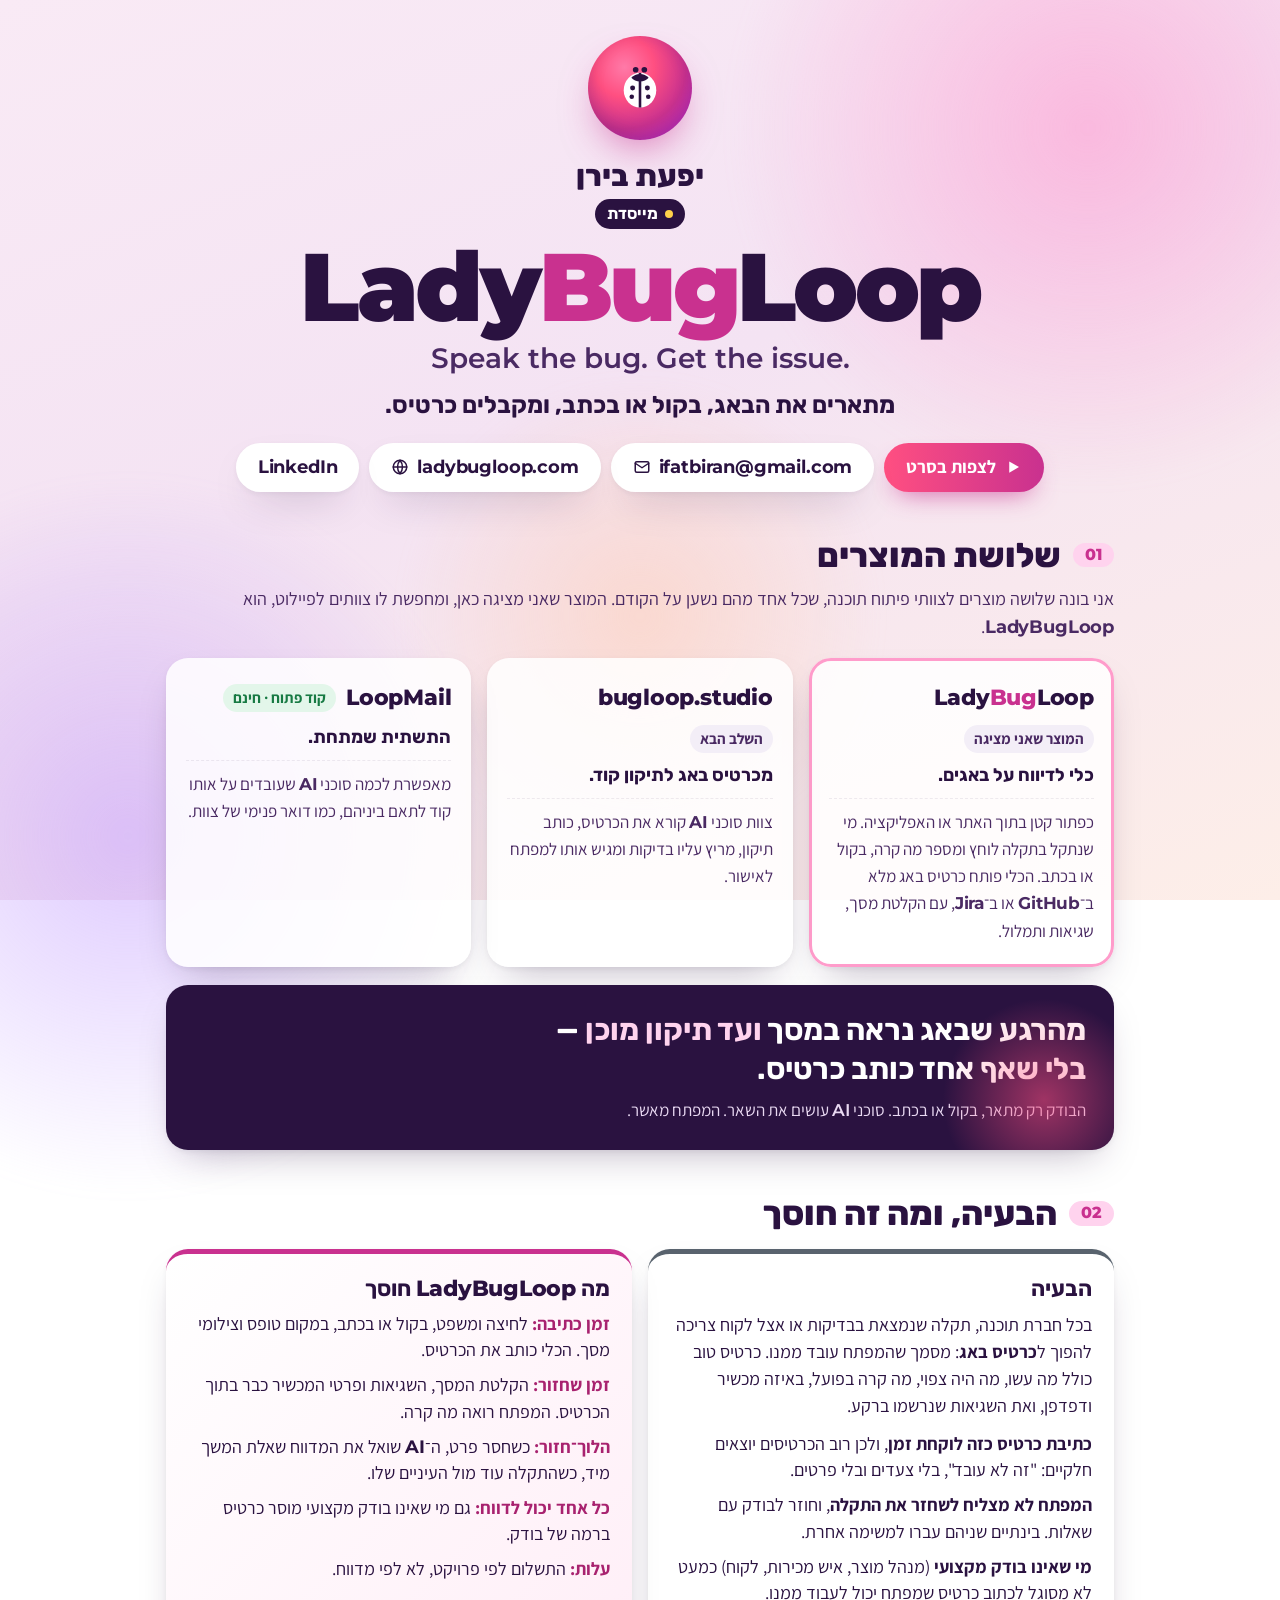
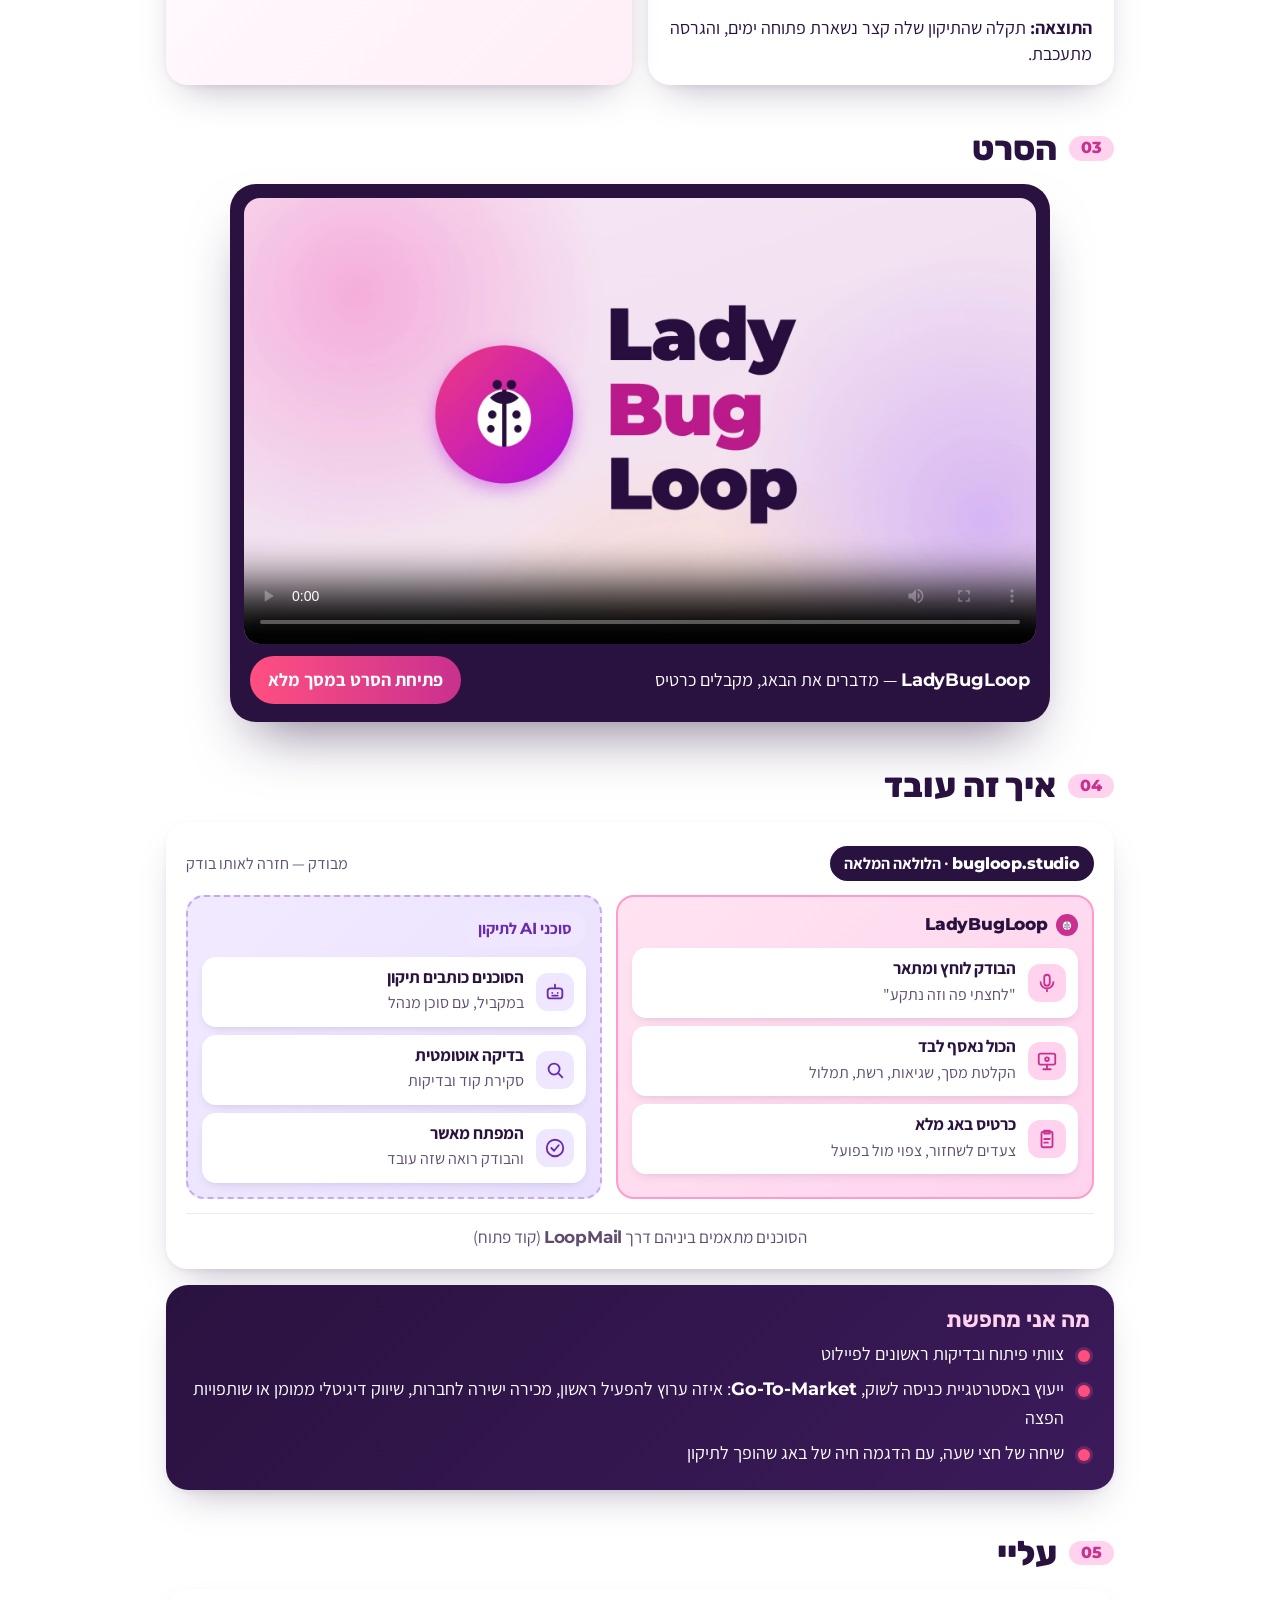
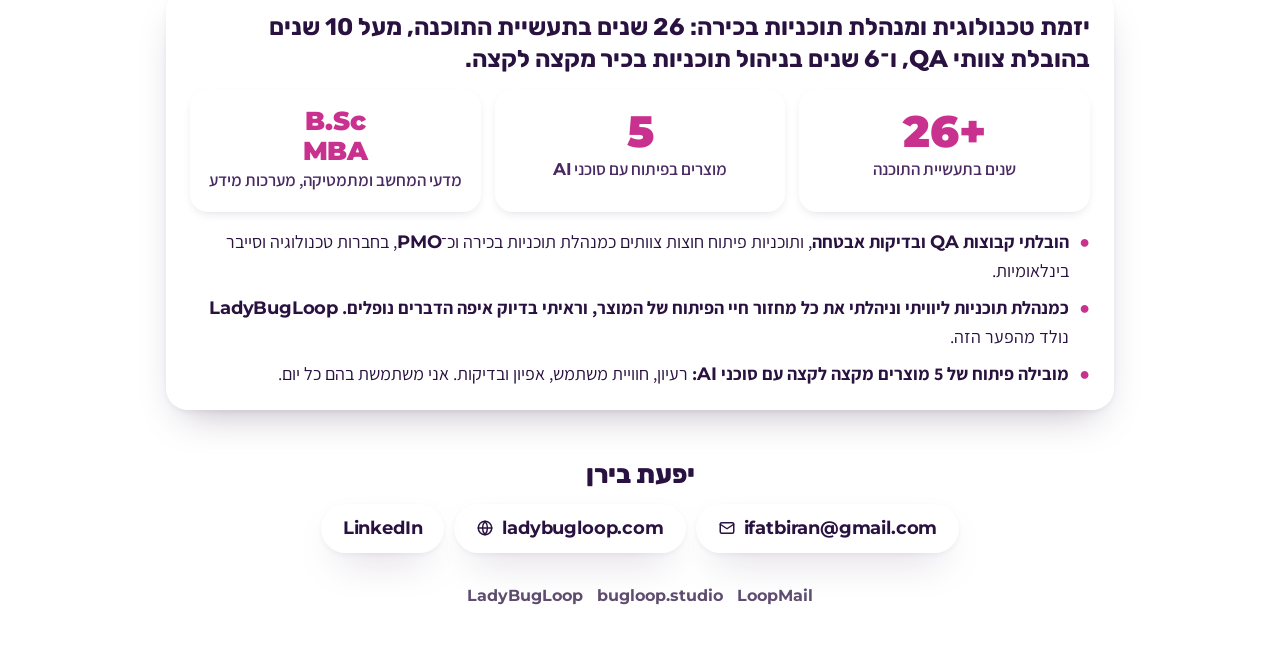
==== index.html @ a3013a68 "video poster = the film's clean opening frame on all 3 pages (her note) Co-Authored-By: Claude Opus " ====
<!doctype html>
<html lang="he" dir="rtl">
<head>
<meta charset="utf-8">
<meta name="viewport" content="width=device-width, initial-scale=1">
<title>LadyBugLoop · יפעת בירן</title>
<meta name="description" content="LadyBugLoop — Speak the bug. Get the issue. מדווחים על באג בקול או בכתב, ומקבלים כרטיס באג מלא. יפעת בירן, מייסדת.">
<meta property="og:title" content="LadyBugLoop · יפעת בירן">
<meta property="og:description" content="Speak the bug. Get the issue. מהרגע שבאג נראה במסך ועד תיקון מוכן — בלי שאף אחד כותב כרטיס.">
<meta property="og:image" content="poster.jpg">
<link rel="preconnect" href="https://fonts.googleapis.com">
<link rel="preconnect" href="https://fonts.gstatic.com" crossorigin>
<link href="https://fonts.googleapis.com/css2?family=Montserrat:wght@600;800;900&family=Rubik:wght@500;700;800&family=Assistant:wght@400;600;700&display=swap" rel="stylesheet">
<style>
:root{
  --plum:#2a1240; --plum-2:#4a2a63; --muted:#5f4d70;
  --magenta:#c9318f; --pink:#ff4f81; --violet:#b829e3; --blush:#ffd3ee;
  --sun:#ffd24a; --green:#1f9d55;
  --card:#ffffffd9; --line:#2a124014;
  --radius:22px;
  --shadow:0 18px 40px -18px rgba(42,18,64,.35), 0 2px 6px rgba(42,18,64,.06);
  --ease:cubic-bezier(.34,1.36,.64,1);
}
*{box-sizing:border-box;margin:0;padding:0}
html{scroll-behavior:smooth}
body{
  font-family:Assistant,Rubik,sans-serif; font-size:18px; line-height:1.6; color:var(--plum);
  background:linear-gradient(160deg,#f9eaf5 0%,#f4e3f3 45%,#fdeee8 100%) fixed;
  min-height:100vh; overflow-x:hidden;
}
.glow{position:fixed;width:60vmax;height:60vmax;border-radius:50%;pointer-events:none;z-index:0;filter:blur(10px)}
.g1{top:-20vmax;right:-15vmax;background:radial-gradient(circle,rgba(255,150,205,.55),rgba(255,150,205,0) 66%)}
.g2{bottom:-25vmax;left:-20vmax;background:radial-gradient(circle,rgba(190,150,255,.5),rgba(190,150,255,0) 66%)}
.g3{top:40vh;left:30vw;width:40vmax;height:40vmax;background:radial-gradient(circle,rgba(255,200,170,.45),rgba(255,200,170,0) 66%)}
main{position:relative;z-index:1;max-width:980px;margin:0 auto;padding:24px 16px 64px}
.en{font-family:Montserrat,sans-serif;direction:ltr;unicode-bidi:isolate;font-weight:800;letter-spacing:-.01em}
.nw{white-space:nowrap}
h1,h2,h3{font-family:Rubik,sans-serif;line-height:1.15}
a:focus-visible{outline:3px solid var(--magenta);outline-offset:3px}

/* reveal: one animation per element, always ends visible */
.rv{opacity:0;transform:translateY(18px);animation:up .7s var(--ease) forwards}
@keyframes up{to{opacity:1;transform:none}}
@keyframes bob{50%{transform:translateY(-5px) rotate(-3deg)}}
@media (prefers-reduced-motion:reduce){.rv{animation:none;opacity:1;transform:none}.bob{animation:none!important}}

/* hero: who + what */
.hero{display:flex;flex-direction:column;align-items:center;text-align:center;margin-bottom:30px;position:relative}
.disc{width:84px;height:84px;border-radius:50%;display:grid;place-items:center;
  background:radial-gradient(circle at 35% 30%,#ff7aa8 0%,var(--pink) 30%,var(--magenta) 62%,var(--violet) 100%);
  box-shadow:0 18px 38px -12px rgba(201,49,143,.6), inset 0 -6px 16px rgba(42,18,64,.18)}
.disc.bob{animation:bob 4.5s ease-in-out 1s infinite}
.disc svg{width:42px;height:42px}
.who{display:flex;flex-direction:column;align-items:center;gap:6px;margin:14px 0 2px;font-family:Rubik,sans-serif;font-weight:700;font-size:20px;color:var(--plum-2)}
.who b{font-weight:800;color:var(--plum);font-size:1.25em;line-height:1.1}
.kicker{display:inline-flex;gap:7px;align-items:center;background:var(--plum);color:#fff;border-radius:999px;padding:2px 12px;font-weight:700;font-size:16px}
.kicker i{width:8px;height:8px;border-radius:50%;background:var(--sun);display:inline-block}
.brand{font-weight:900;font-size:clamp(34px,12.4vw,96px);line-height:1.05;letter-spacing:-.035em;margin:6px 0 4px;white-space:nowrap;color:var(--plum)}
.brand .bug{color:var(--magenta)}
.tag{font-family:Montserrat,sans-serif;direction:ltr;unicode-bidi:isolate;font-weight:600;font-size:clamp(17px,4.9vw,28px);color:var(--plum-2);line-height:1.25}
.tag-he{font-family:Rubik,sans-serif;font-weight:700;font-size:clamp(19px,5.2vw,24px);margin-top:6px;color:var(--plum)}
.partof{margin-top:16px;background:#fff9;border:2px solid #ff9ccb;border-radius:18px;padding:8px 18px;font-size:17px;font-weight:600;color:var(--plum-2);max-width:100%}
.partof small{display:block;font-size:17px;font-weight:600;color:var(--plum-2);line-height:1.35}
.partof .en{color:var(--plum);font-weight:800}
.cta{display:flex;flex-wrap:wrap;justify-content:center;gap:10px;margin-top:18px}
.btn{display:inline-flex;align-items:center;gap:8px;min-height:48px;padding:10px 22px;border-radius:999px;font-weight:700;font-size:18px;text-decoration:none;transition:transform .25s var(--ease),box-shadow .25s}
.btn:hover{transform:translateY(-2px)}
.btn.main{color:#fff;background:linear-gradient(90deg,var(--pink),var(--magenta));box-shadow:0 12px 26px -12px rgba(201,49,143,.8)}
.btn.alt{color:var(--plum);background:#fff;box-shadow:var(--shadow)}
.btn svg{width:18px;height:18px;flex:none}

/* big line */
.promise{background:var(--plum);color:#fff;border-radius:var(--radius);padding:26px 28px;margin-bottom:10px;box-shadow:var(--shadow);position:relative;overflow:hidden}
.promise:after{content:"";position:absolute;inset:auto -40px -60px auto;width:220px;height:220px;border-radius:50%;background:radial-gradient(circle,rgba(255,79,129,.55),transparent 65%)}
.promise p{font-family:Rubik,sans-serif;font-size:clamp(22px,3.6vw,30px);font-weight:700;line-height:1.3;position:relative}
.promise p b{color:var(--blush)}
.promise small{display:block;margin-top:8px;font-size:17px;color:#e9d9f2;position:relative}

h2{font-size:clamp(26px,4vw,34px);font-weight:800;margin:44px 0 16px;display:flex;align-items:center;gap:12px}
h2 .n{font-family:Montserrat,sans-serif;font-size:16px;font-weight:800;background:var(--blush);color:var(--magenta);border-radius:999px;padding:3px 12px}
.sub{font-size:18px;color:var(--plum-2);margin:-6px 0 16px}

/* flow */
.flow{background:var(--card);backdrop-filter:blur(8px);border-radius:var(--radius);box-shadow:var(--shadow);padding:24px 20px 18px}
.studio-tag{display:flex;justify-content:space-between;align-items:center;gap:10px;flex-wrap:wrap;margin-bottom:14px}
.pill{border-radius:999px;padding:5px 14px;font-size:16px;font-weight:700}
.pill.studio{background:var(--plum);color:#fff}
.pill.ai{background:#efe6ff;color:#6a2bb0}
.steps{display:grid;grid-template-columns:1.15fr 1fr;gap:14px}
.band{border-radius:18px;padding:14px;position:relative}
.band.lbl{background:linear-gradient(135deg,#ffe3f1,#ffd3ee);border:2px solid #ff9ccb}
.band.ai{background:linear-gradient(135deg,#f1eaff,#e9e0ff);border:2px dashed #c6a8f5}
.band-h{display:flex;align-items:center;gap:8px;font-weight:700;margin-bottom:10px;font-size:17px}
.band-h svg{width:22px;height:22px}
.row{display:flex;flex-direction:column;gap:8px}
.st{display:flex;align-items:center;gap:12px;background:#fff;border-radius:14px;padding:10px 12px;box-shadow:0 4px 12px -6px rgba(42,18,64,.25)}
.st .ic{flex:none;width:38px;height:38px;border-radius:12px;display:grid;place-items:center;background:var(--blush);color:var(--magenta)}
.st .ic svg{width:22px;height:22px;fill:none;stroke:currentColor;stroke-width:2;stroke-linecap:round;stroke-linejoin:round}
.band.ai .st .ic{background:#efe6ff;color:#6a2bb0}
.st b{display:block;font-size:17px;line-height:1.25}
.st span{font-size:16px;color:var(--muted);line-height:1.3}
.loopmail{margin-top:14px;text-align:center;font-size:17px;color:var(--muted);border-top:1px solid var(--line);padding-top:10px}

/* products */
.prods{display:grid;grid-template-columns:repeat(3,1fr);gap:16px}
.prod{background:var(--card);border-radius:var(--radius);box-shadow:var(--shadow);padding:22px 20px;display:flex;flex-direction:column;gap:10px;transition:transform .35s var(--ease)}
.prod:hover{transform:translateY(-4px)}
.prod .top{display:flex;align-items:center;gap:10px;flex-wrap:wrap}
.prod .name{font-size:22px}
.prod .name .bug{color:var(--magenta)}
.tag-chip{font-size:15px;font-weight:700;border-radius:999px;padding:2px 10px;background:#f3eef7;color:var(--plum-2)}
.tag-chip.free{background:#e3f6ea;color:#177a43}
.prod .simple{font-family:Rubik,sans-serif;font-weight:700;font-size:18px;line-height:1.35}
.prod .tech{font-size:17px;color:var(--plum-2);border-top:1px dashed var(--line);padding-top:10px}
.prod .tech b{color:var(--plum)}
.prod.main{outline:3px solid #ff9ccb;outline-offset:-3px}

/* status */
.stats{display:grid;grid-template-columns:repeat(3,1fr);gap:14px}
.stat{background:#fff;border-radius:18px;padding:18px;box-shadow:var(--shadow);text-align:center}
.stat .big{font-family:Montserrat,sans-serif;font-weight:900;font-size:44px;color:var(--magenta);line-height:1.1;direction:ltr;unicode-bidi:isolate}
.stat .lab{font-size:17px;color:var(--plum-2);font-weight:600}
.ask{margin-top:16px;background:linear-gradient(135deg,var(--plum),#3b1a5a);color:#fff;border-radius:var(--radius);padding:22px 24px;box-shadow:var(--shadow)}
.ask h3{font-size:22px;margin-bottom:8px;color:var(--blush)}
.ask ul{list-style:none;display:grid;gap:6px}
.ask li{padding-inline-start:26px;position:relative}
.ask li:before{content:"";position:absolute;inset-inline-start:0;top:.55em;width:12px;height:12px;border-radius:50%;background:var(--pink);box-shadow:0 0 0 3px rgba(255,79,129,.25)}

/* me */
.me{background:var(--card);border-radius:var(--radius);box-shadow:var(--shadow);padding:22px 24px}
.me ul{list-style:none;display:grid;gap:8px}
.me li{display:flex;gap:10px}
.me li .d{flex:none;color:var(--magenta);font-weight:800}
.me-lead{font-family:Rubik,sans-serif;font-weight:700;font-size:clamp(20px,3.2vw,24px);line-height:1.35;margin-bottom:14px}
.me-stats{margin-bottom:16px}
.me-stats .stat{box-shadow:0 4px 12px -6px rgba(42,18,64,.25)}

/* film */
.film{background:var(--plum);border-radius:26px;padding:14px;box-shadow:0 30px 60px -24px rgba(42,18,64,.6);scroll-margin-top:16px}
.film video{width:100%;display:block;border-radius:16px;background:#000;aspect-ratio:16/9}
.film-cap{display:flex;justify-content:space-between;align-items:center;gap:12px;flex-wrap:wrap;color:#fff;padding:12px 6px 4px}
.film-cap a{color:#fff;background:linear-gradient(90deg,var(--pink),var(--magenta));padding:10px 18px;border-radius:999px;text-decoration:none;font-weight:700;min-height:44px;display:inline-flex;align-items:center}
.film-cap a:focus-visible{outline:3px solid var(--sun);outline-offset:3px}

.contact{text-align:center;margin-top:44px}
.contact .nm{font-family:Rubik,sans-serif;font-weight:800;font-size:26px}
.contact .links{display:flex;flex-wrap:wrap;justify-content:center;gap:10px}
.cos{display:flex;flex-wrap:wrap;gap:6px 14px;margin-top:6px;font-family:Montserrat,sans-serif}
.cos b{white-space:nowrap;font-weight:700}
.me .cos{justify-content:flex-end}
.foot.cos{justify-content:center;font-weight:600}
.contact a svg{width:18px;height:18px;flex:none}
.contact a{display:inline-flex;align-items:center;gap:8px;min-height:48px;margin-top:8px;color:var(--plum);font-weight:700;background:#fff;border-radius:999px;padding:10px 22px;box-shadow:var(--shadow);text-decoration:none}
.foot{text-align:center;margin-top:30px;font-size:16px;color:var(--muted)}

.ps{display:grid;grid-template-columns:1fr 1fr;gap:16px}
.pcol{border-radius:var(--radius);padding:22px 22px 18px;box-shadow:var(--shadow)}
.pcol h3{font-size:22px;margin-bottom:10px}
.pcol ul{list-style:none;display:grid;gap:9px}
.pcol li{line-height:1.45}
.pcol .lead{margin-bottom:12px;line-height:1.5}
.pain{background:#fff;border-top:5px solid #59636e}
.pain b{color:var(--plum)}
.gain{background:linear-gradient(135deg,#fff 0%,#ffeef7 100%);border-top:5px solid var(--magenta)}
.gain b{color:#a8226f}
@media (max-width:760px){
  .ps{grid-template-columns:1fr}
  .steps,.prods{grid-template-columns:1fr}
  .stats{grid-template-columns:1fr;gap:10px}
  .stat{padding:12px 16px;display:flex;align-items:center;gap:16px;text-align:start}
  .stat .big{font-size:40px;min-width:92px;text-align:center}
  .promise{padding:20px}
}
@media (max-height:700px) and (max-width:760px){
  main{padding-top:16px}
  .hero{margin-bottom:22px}
  .disc{width:68px;height:68px}.disc svg{width:34px;height:34px}
  .who{margin-top:10px;font-size:19px}
  .partof{margin-top:12px;padding:6px 14px}
  .cta{margin-top:14px}
}
@media (min-width:761px){
  .hero{padding-top:12px;margin-bottom:40px}
  .disc{width:104px;height:104px}.disc svg{width:52px;height:52px}
  .who{font-size:24px;margin-top:20px}
  .tag-he{margin-top:10px}
  .partof{font-size:20px;margin-top:22px}
  .film{max-width:820px;margin-inline:auto}
}
</style>
</head>
<body>
<svg width="0" height="0" style="position:absolute" aria-hidden="true">
  <defs>
    <symbol id="i-mic" viewBox="0 0 24 24"><path d="M12 3a3 3 0 0 0-3 3v6a3 3 0 0 0 6 0V6a3 3 0 0 0-3-3z"/><path d="M5 11a7 7 0 0 0 14 0M12 18v3"/></symbol>
    <symbol id="i-rec" viewBox="0 0 24 24"><rect x="3" y="4" width="18" height="12" rx="2"/><path d="M8 21h8M12 16v5"/><circle cx="12" cy="10" r="2"/></symbol>
    <symbol id="i-card" viewBox="0 0 24 24"><rect x="6" y="4" width="12" height="17" rx="2"/><path d="M9 3h6v3H9zM9 12h6M9 16h4"/></symbol>
    <symbol id="i-bot" viewBox="0 0 24 24"><rect x="4" y="8" width="16" height="11" rx="3"/><path d="M12 8V4M9 13h.01M15 13h.01M9 16h6"/></symbol>
    <symbol id="i-find" viewBox="0 0 24 24"><circle cx="11" cy="11" r="6"/><path d="m20 20-4.5-4.5"/></symbol>
    <symbol id="i-ok" viewBox="0 0 24 24"><circle cx="12" cy="12" r="9"/><path d="m8 12 3 3 5-6"/></symbol>
  </defs>
</svg>
<div class="glow g1"></div><div class="glow g2"></div><div class="glow g3"></div>
<main>

<header class="hero">
  <div class="rv" style="animation-delay:.05s">
    <div class="disc bob" aria-hidden="true">
      <svg xmlns="http://www.w3.org/2000/svg" viewBox="0 0 24 24" fill="none">
        <ellipse cx="12" cy="13" rx="7.5" ry="8" fill="#ffffff"/>
        <path d="M12 5.5c-1.6 0-3 .7-4 1.8.9 1.1 2.4 1.7 4 1.7s3.1-.6 4-1.7c-1-1.1-2.4-1.8-4-1.8z" fill="#2a1240"/>
        <path d="M12 5v16" stroke="#2a1240" stroke-width="1.2"/>
        <circle cx="8.6" cy="12" r="1.15" fill="#2a1240"/>
        <circle cx="15.4" cy="12" r="1.15" fill="#2a1240"/>
        <circle cx="8.2" cy="16" r="1.05" fill="#2a1240"/>
        <circle cx="15.8" cy="16" r="1.05" fill="#2a1240"/>
        <circle cx="10" cy="3.6" r="1.3" fill="#2a1240"/>
        <circle cx="14" cy="3.6" r="1.3" fill="#2a1240"/>
      </svg>
    </div>
  </div>
  <div class="who rv" style="animation-delay:.12s"><b>יפעת בירן</b><span class="kicker"><i></i>מייסדת</span></div>
  <h1 class="brand en rv" style="animation-delay:.18s" aria-label="LadyBugLoop">Lady<span class="bug">Bug</span>Loop</h1>
  <p class="tag rv" style="animation-delay:.24s">Speak the bug. Get the issue.</p>
  <p class="tag-he rv" style="animation-delay:.28s">מתארים את הבאג, בקול או בכתב, ומקבלים כרטיס.</p>
  <div class="cta rv" style="animation-delay:.4s">
    <a class="btn main" href="#film"><svg viewBox="0 0 24 24" aria-hidden="true"><path d="M7 4.5v15l13-7.5z" fill="currentColor"/></svg>לצפות בסרט</a>
    <a class="btn alt" dir="ltr" href="mailto:ifatbiran@gmail.com"><svg viewBox="0 0 24 24" aria-hidden="true" fill="none" stroke="currentColor" stroke-width="2" stroke-linecap="round" stroke-linejoin="round"><rect x="3" y="5" width="18" height="14" rx="2"/><path d="m3 7 9 6 9-6"/></svg><span class="en" style="font-weight:700">ifatbiran@gmail.com</span></a>
    <a class="btn alt" dir="ltr" href="https://ladybugloop.com/" target="_blank" rel="noopener"><svg viewBox="0 0 24 24" aria-hidden="true" fill="none" stroke="currentColor" stroke-width="2" stroke-linecap="round"><circle cx="12" cy="12" r="9"/><path d="M3 12h18M12 3a14 14 0 0 1 0 18M12 3a14 14 0 0 0 0 18"/></svg><span class="en" style="font-weight:700">ladybugloop.com</span></a>
    <a class="btn alt" dir="ltr" href="https://www.linkedin.com/in/ifat-biran-5b65063/" target="_blank" rel="noopener"><span class="en" style="font-weight:700">LinkedIn</span></a>
  </div>
</header>

<h2 class="rv" style="animation-delay:.32s"><span class="n">01</span>שלושת המוצרים</h2>
<p class="sub rv" style="animation-delay:.34s">אני בונה שלושה מוצרים לצוותי פיתוח תוכנה, שכל אחד מהם נשען על הקודם. המוצר שאני מציגה כאן, ומחפשת לו צוותים לפיילוט, הוא <span class="en" style="font-weight:700">LadyBugLoop</span>.</p>
<section class="prods">
  <article class="prod main rv" style="animation-delay:.36s">
    <div class="top"><span class="name en">Lady<span class="bug">Bug</span>Loop</span><span class="tag-chip">המוצר שאני מציגה</span></div>
    <p class="simple">כלי לדיווח על באגים.</p>
    <p class="tech">כפתור קטן בתוך האתר או האפליקציה. מי שנתקל בתקלה לוחץ ומספר מה קרה, בקול או בכתב. הכלי פותח כרטיס באג מלא ב־<span class="en" style="font-weight:700">GitHub</span> או ב־<span class="en" style="font-weight:700">Jira</span>, עם הקלטת מסך, שגיאות ותמלול.</p>
  </article>
  <article class="prod rv" style="animation-delay:.4s">
    <div class="top"><span class="name en">bugloop.studio</span><span class="tag-chip">השלב הבא</span></div>
    <p class="simple">מכרטיס באג לתיקון קוד.</p>
    <p class="tech">צוות סוכני <span class="en" style="font-weight:700">AI</span> קורא את הכרטיס, כותב תיקון, מריץ עליו בדיקות ומגיש אותו למפתח לאישור.</p>
  </article>
  <article class="prod rv" style="animation-delay:.44s">
    <div class="top"><span class="name en">LoopMail</span><span class="tag-chip free">קוד פתוח · חינם</span></div>
    <p class="simple">התשתית שמתחת.</p>
    <p class="tech">מאפשרת לכמה סוכני <span class="en" style="font-weight:700">AI</span> שעובדים על אותו קוד לתאם ביניהם, כמו דואר פנימי של צוות.</p>
  </article>
</section>

<section class="promise rv" style="animation-delay:.45s;margin-top:18px">
  <p>מהרגע שבאג נראה במסך <b>ועד תיקון מוכן</b> —<br>בלי שאף אחד כותב כרטיס.</p>
  <small>הבודק רק מתאר, בקול או בכתב. סוכני <span class="en" style="font-weight:600">AI</span> עושים את השאר. המפתח מאשר.</small>
</section>

<h2 class="rv" style="animation-delay:.48s"><span class="n">02</span>הבעיה, ומה זה חוסך</h2>
<section class="ps">
  <div class="pcol pain rv" style="animation-delay:.5s">
    <h3>הבעיה</h3>
    <p class="lead">בכל חברת תוכנה, תקלה שנמצאת בבדיקות או אצל לקוח צריכה להפוך ל<b>כרטיס באג</b>: מסמך שהמפתח עובד ממנו. כרטיס טוב כולל מה עשו, מה היה צפוי, מה קרה בפועל, באיזה מכשיר ודפדפן, ואת השגיאות שנרשמו ברקע.</p>
    <ul>
      <li><b>כתיבת כרטיס כזה לוקחת זמן</b>, ולכן רוב הכרטיסים יוצאים חלקיים: "זה לא עובד", בלי צעדים ובלי פרטים.</li>
      <li><b>המפתח לא מצליח לשחזר את התקלה</b>, וחוזר לבודק עם שאלות. בינתיים שניהם עברו למשימה אחרת.</li>
      <li><b>מי שאינו בודק מקצועי</b> (מנהל מוצר, איש מכירות, לקוח) כמעט לא מסוגל לכתוב כרטיס שמפתח יכול לעבוד ממנו.</li>
      <li><b>התוצאה:</b> תקלה שהתיקון שלה קצר נשארת פתוחה ימים, והגרסה מתעכבת.</li>
    </ul>
  </div>
  <div class="pcol gain rv" style="animation-delay:.54s">
    <h3>מה <span class="en" style="font-weight:800">LadyBugLoop</span> חוסך</h3>
    <ul>
      <li><b>זמן כתיבה:</b> לחיצה ומשפט, בקול או בכתב, במקום טופס וצילומי מסך. הכלי כותב את הכרטיס.</li>
      <li><b>זמן שחזור:</b> הקלטת המסך, השגיאות ופרטי המכשיר כבר בתוך הכרטיס. המפתח רואה מה קרה.</li>
      <li><b>הלוך־חזור:</b> כשחסר פרט, ה־<span class="en" style="font-weight:700">AI</span> שואל את המדווח שאלת המשך מיד, כשהתקלה עוד מול העיניים שלו.</li>
      <li><b>כל אחד יכול לדווח:</b> גם מי שאינו בודק מקצועי מוסר כרטיס ברמה של בודק.</li>
      <li><b>עלות:</b> התשלום לפי פרויקט, לא לפי מדווח.</li>
    </ul>
  </div>
</section>

<h2 class="rv" style="animation-delay:.5s" id="film-h"><span class="n">03</span>הסרט</h2>
<section class="film rv" style="animation-delay:.52s" id="film">
  <video controls preload="metadata" playsinline poster="poster-start.jpg">
    <source src="film.mp4" type="video/mp4">
  </video>
  <div class="film-cap">
    <span><span class="en" style="font-weight:700">LadyBugLoop</span> — מדברים את הבאג, מקבלים כרטיס</span>
    <a href="film.mp4" target="_blank" rel="noopener">פתיחת הסרט במסך מלא</a>
  </div>
</section>

<h2 class="rv" style="animation-delay:.65s"><span class="n">04</span>איך זה עובד</h2>
<section class="flow rv" style="animation-delay:.68s" aria-label="תרשים הזרימה">
  <div class="studio-tag">
    <span class="pill studio"><span class="en">bugloop.studio</span> · הלולאה המלאה</span>
    <span style="font-size:16px;color:var(--muted)">מבודק — חזרה לאותו בודק</span>
  </div>
  <div class="steps">
    <div class="band lbl">
      <div class="band-h">
        <svg viewBox="0 0 24 24" aria-hidden="true"><circle cx="12" cy="12" r="12" fill="#c9318f"/><g transform="translate(4.8 4.8) scale(.6)"><ellipse cx="12" cy="13" rx="7.5" ry="8" fill="#fff"/><path d="M12 5v16" stroke="#2a1240" stroke-width="1.2"/><circle cx="8.6" cy="12" r="1.15" fill="#2a1240"/><circle cx="15.4" cy="12" r="1.15" fill="#2a1240"/><circle cx="8.2" cy="16" r="1.05" fill="#2a1240"/><circle cx="15.8" cy="16" r="1.05" fill="#2a1240"/></g></svg>
        <span class="en">LadyBugLoop</span>
      </div>
      <div class="row">
        <div class="st"><div class="ic"><svg aria-hidden="true"><use href="#i-mic"/></svg></div><div><b>הבודק לוחץ ומתאר</b><span>"לחצתי פה וזה נתקע"</span></div></div>
        <div class="st"><div class="ic"><svg aria-hidden="true"><use href="#i-rec"/></svg></div><div><b>הכול נאסף לבד</b><span>הקלטת מסך, שגיאות, רשת, תמלול</span></div></div>
        <div class="st"><div class="ic"><svg aria-hidden="true"><use href="#i-card"/></svg></div><div><b>כרטיס באג מלא</b><span>צעדים לשחזור, צפוי מול בפועל</span></div></div>
      </div>
    </div>
    <div class="band ai">
      <div class="band-h"><span class="pill ai">סוכני <span class="en" style="font-weight:700">AI</span> לתיקון</span></div>
      <div class="row">
        <div class="st"><div class="ic"><svg aria-hidden="true"><use href="#i-bot"/></svg></div><div><b>הסוכנים כותבים תיקון</b><span>במקביל, עם סוכן מנהל</span></div></div>
        <div class="st"><div class="ic"><svg aria-hidden="true"><use href="#i-find"/></svg></div><div><b>בדיקה אוטומטית</b><span>סקירת קוד ובדיקות</span></div></div>
        <div class="st"><div class="ic"><svg aria-hidden="true"><use href="#i-ok"/></svg></div><div><b>המפתח מאשר</b><span>והבודק רואה שזה עובד</span></div></div>
      </div>
    </div>
  </div>
  <p class="loopmail">הסוכנים מתאמים ביניהם דרך <span class="en" style="font-weight:700">LoopMail</span> (קוד פתוח)</p>
</section>

<section class="ask rv" style="animation-delay:1.05s">
  <h3>מה אני מחפשת</h3>
  <ul>
    <li>צוותי פיתוח ובדיקות ראשונים לפיילוט</li>
    <li>ייעוץ באסטרטגיית כניסה לשוק, <span class="en nw" style="font-weight:700">Go-To-Market</span>: איזה ערוץ להפעיל ראשון, מכירה ישירה לחברות, שיווק דיגיטלי ממומן או שותפויות הפצה</li>
    <li>שיחה של חצי שעה, עם הדגמה חיה של באג שהופך לתיקון</li>
  </ul>
</section>

<h2 class="rv" style="animation-delay:1.08s"><span class="n">05</span>עליי</h2>
<section class="me rv" style="animation-delay:1.1s">
  <p class="me-lead">יזמת טכנולוגית ומנהלת תוכניות בכירה: 26 שנים בתעשיית התוכנה, מעל 10 שנים בהובלת צוותי <span class="en" style="font-weight:800">QA</span>, ו־6 שנים בניהול תוכניות בכיר מקצה לקצה.</p>
  <div class="stats me-stats">
    <div class="stat"><div class="big">26+</div><div class="lab">שנים בתעשיית התוכנה</div></div>
    <div class="stat"><div class="big">5</div><div class="lab">מוצרים בפיתוח עם סוכני <span class="en" style="font-weight:700">AI</span></div></div>
    <div class="stat"><div class="big en" style="font-size:26px;line-height:1.15">B.Sc<br>MBA</div><div class="lab">מדעי המחשב ומתמטיקה, מערכות מידע</div></div>
  </div>
  <ul>
    <li><span class="d">●</span><span><b>הובלתי קבוצות <span class="en" style="font-weight:700">QA</span> ובדיקות אבטחה</b>, ותוכניות פיתוח חוצות צוותים כמנהלת תוכניות בכירה וכ־<span class="en" style="font-weight:700">PMO</span>, בחברות טכנולוגיה וסייבר בינלאומיות.</span></li>
    <li><span class="d">●</span><span><b>כמנהלת תוכניות ליוויתי וניהלתי את כל מחזור חיי הפיתוח של המוצר, וראיתי בדיוק איפה הדברים נופלים.</b> <span class="en" style="font-weight:700">LadyBugLoop</span> נולד מהפער הזה.</span></li>
    <li><span class="d">●</span><span><b>מובילה פיתוח של 5 מוצרים מקצה לקצה עם סוכני <span class="en" style="font-weight:700">AI</span>:</b> רעיון, חוויית משתמש, אפיון ובדיקות. אני משתמשת בהם כל יום.</span></li>
  </ul>
</section>

<footer class="contact">
  <div class="nm">יפעת בירן</div>
  <div class="links">
    <a dir="ltr" href="mailto:ifatbiran@gmail.com"><svg viewBox="0 0 24 24" aria-hidden="true" fill="none" stroke="currentColor" stroke-width="2" stroke-linecap="round" stroke-linejoin="round"><rect x="3" y="5" width="18" height="14" rx="2"/><path d="m3 7 9 6 9-6"/></svg><span class="en" style="font-weight:700">ifatbiran@gmail.com</span></a>
    <a dir="ltr" href="https://ladybugloop.com/" target="_blank" rel="noopener"><svg viewBox="0 0 24 24" aria-hidden="true" fill="none" stroke="currentColor" stroke-width="2" stroke-linecap="round"><circle cx="12" cy="12" r="9"/><path d="M3 12h18M12 3a14 14 0 0 1 0 18M12 3a14 14 0 0 0 0 18"/></svg><span class="en" style="font-weight:700">ladybugloop.com</span></a>
    <a href="https://www.linkedin.com/in/ifat-biran-5b65063/" target="_blank" rel="noopener"><span class="en" style="font-weight:700">LinkedIn</span></a>
  </div>
</footer>
<p class="foot cos" dir="ltr"><b>LadyBugLoop</b><b>bugloop.studio</b><b>LoopMail</b></p>
</main>
</body>
</html>
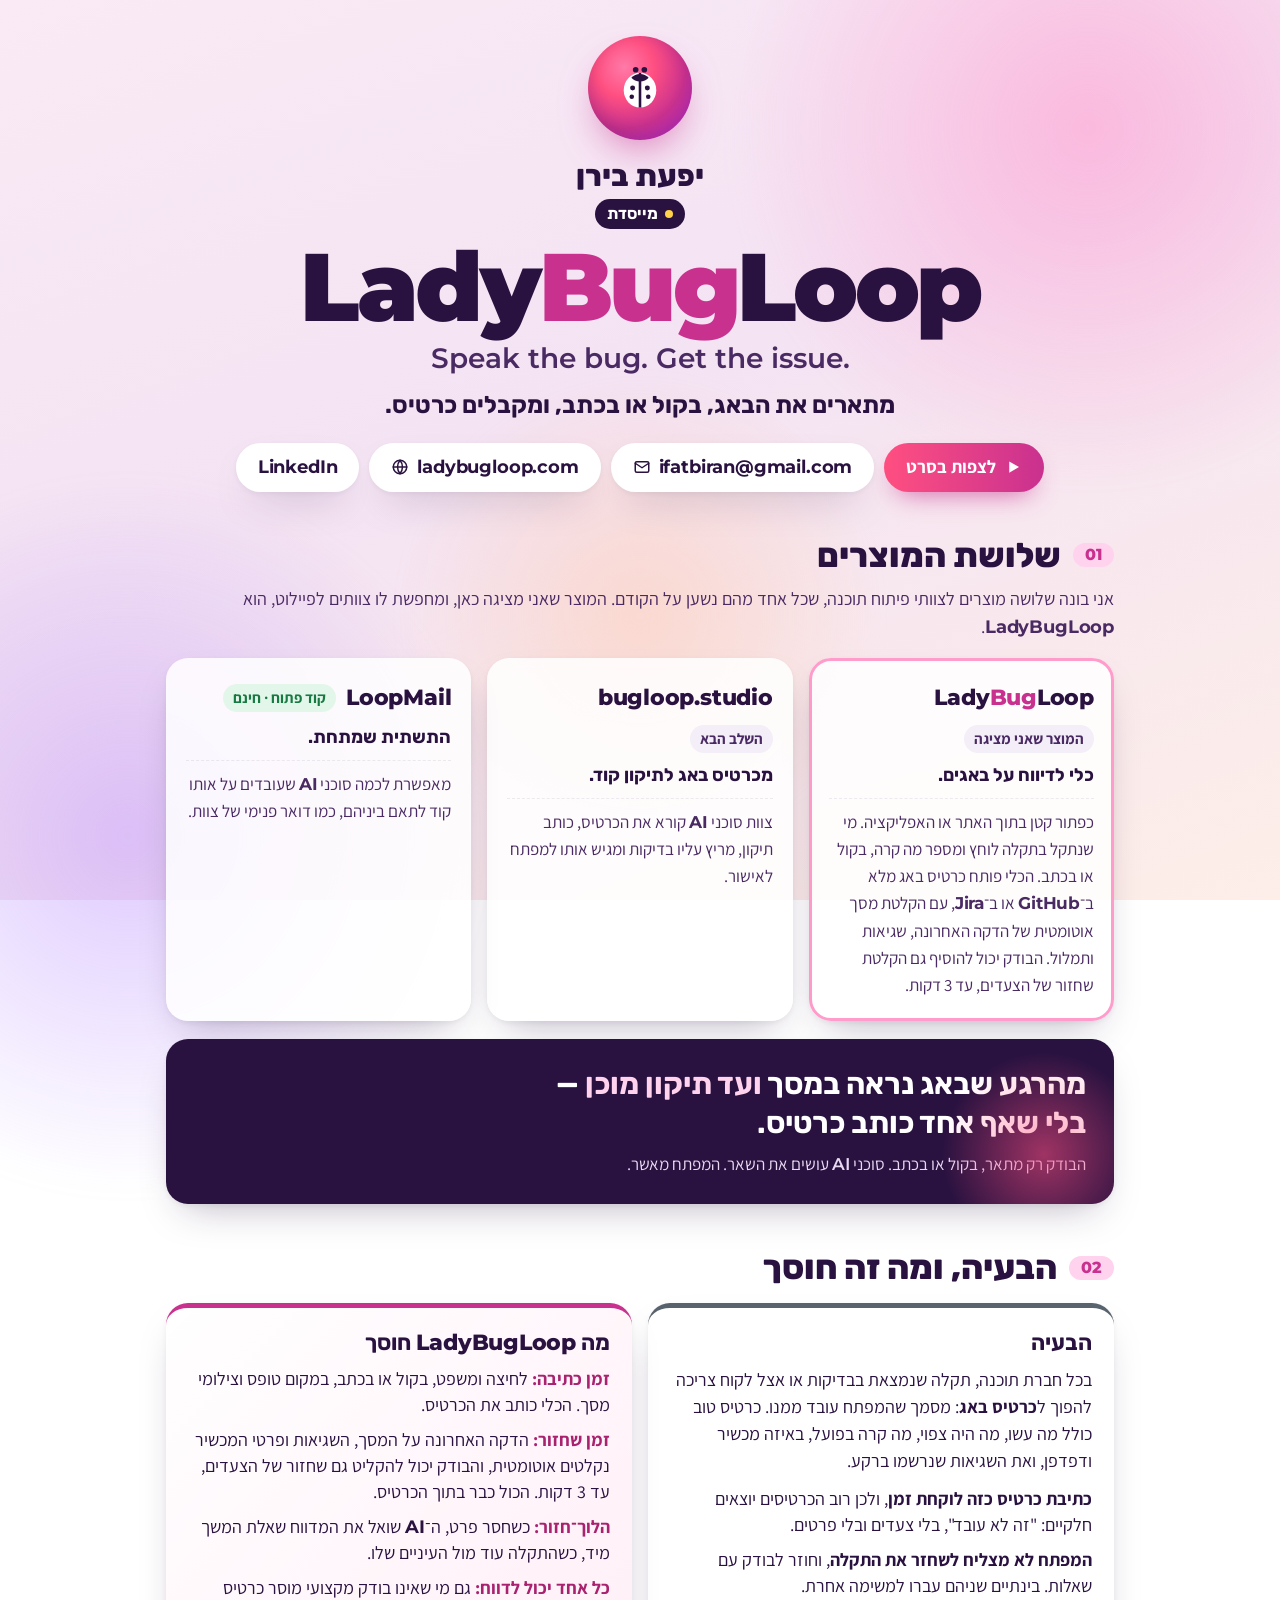
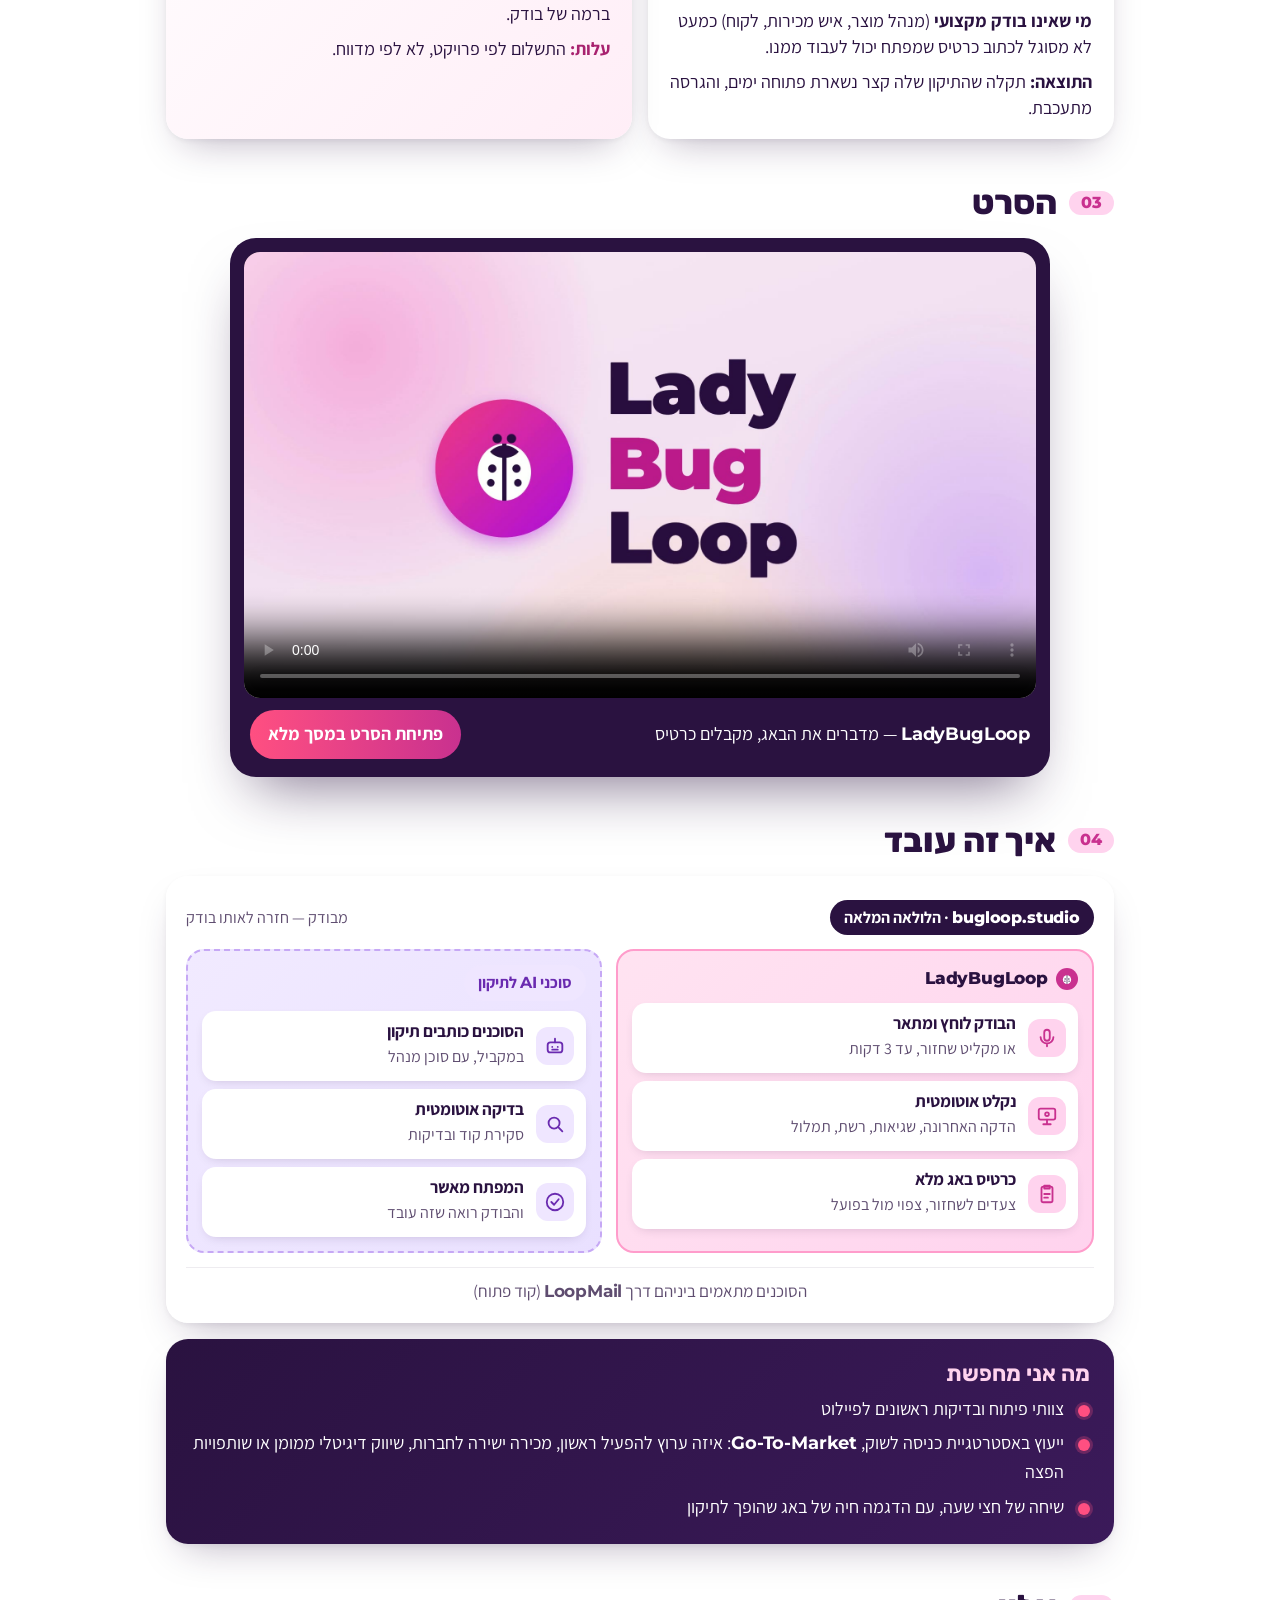
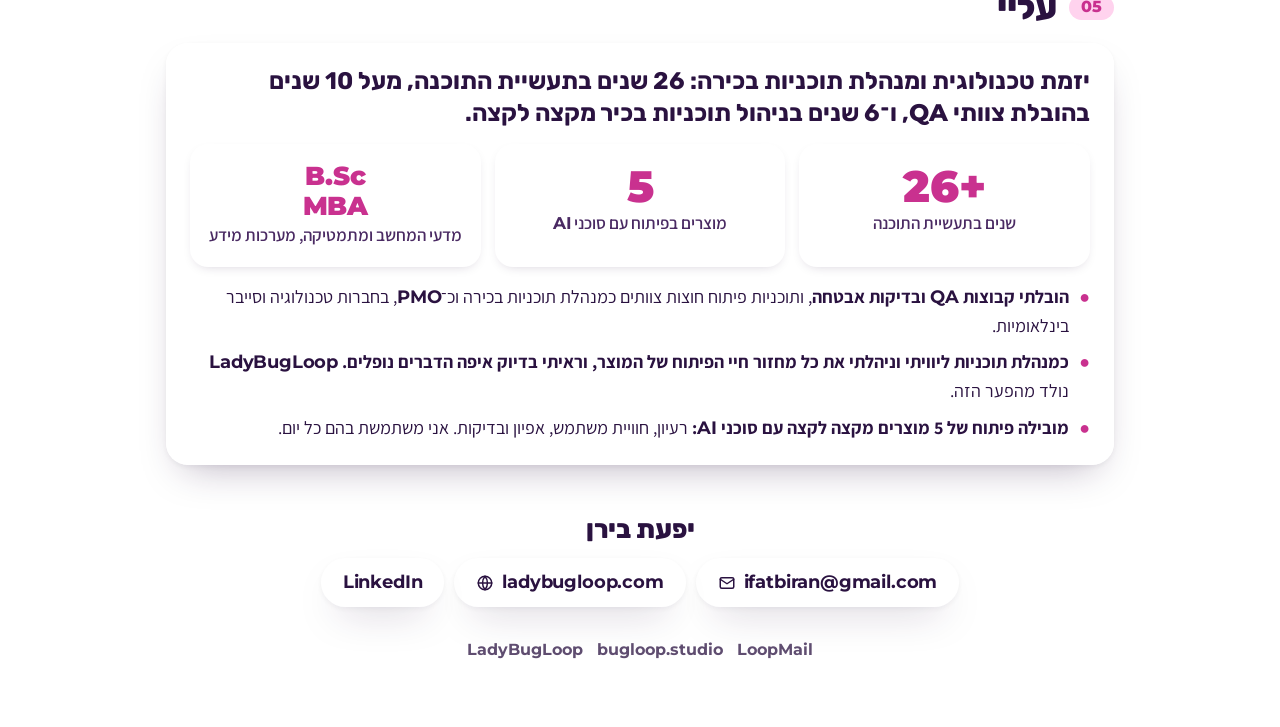
==== commit 39471655: "copy: product also has a reproduction recording (not only the last 60 s) index.html, landing (he, en" ====
--- a/index.html
+++ b/index.html
@@ -237,7 +237,7 @@
   <article class="prod main rv" style="animation-delay:.36s">
     <div class="top"><span class="name en">Lady<span class="bug">Bug</span>Loop</span><span class="tag-chip">המוצר שאני מציגה</span></div>
     <p class="simple">כלי לדיווח על באגים.</p>
-    <p class="tech">כפתור קטן בתוך האתר או האפליקציה. מי שנתקל בתקלה לוחץ ומספר מה קרה, בקול או בכתב. הכלי פותח כרטיס באג מלא ב־<span class="en" style="font-weight:700">GitHub</span> או ב־<span class="en" style="font-weight:700">Jira</span>, עם הקלטת מסך, שגיאות ותמלול.</p>
+    <p class="tech">כפתור קטן בתוך האתר או האפליקציה. מי שנתקל בתקלה לוחץ ומספר מה קרה, בקול או בכתב. הכלי פותח כרטיס באג מלא ב־<span class="en" style="font-weight:700">GitHub</span> או ב־<span class="en" style="font-weight:700">Jira</span>, עם הקלטת מסך אוטומטית של הדקה האחרונה, שגיאות ותמלול. הבודק יכול להוסיף גם הקלטת שחזור של הצעדים, עד&nbsp;3&nbsp;דקות.</p>
   </article>
   <article class="prod rv" style="animation-delay:.4s">
     <div class="top"><span class="name en">bugloop.studio</span><span class="tag-chip">השלב הבא</span></div>
@@ -272,7 +272,7 @@
     <h3>מה <span class="en" style="font-weight:800">LadyBugLoop</span> חוסך</h3>
     <ul>
       <li><b>זמן כתיבה:</b> לחיצה ומשפט, בקול או בכתב, במקום טופס וצילומי מסך. הכלי כותב את הכרטיס.</li>
-      <li><b>זמן שחזור:</b> הקלטת המסך, השגיאות ופרטי המכשיר כבר בתוך הכרטיס. המפתח רואה מה קרה.</li>
+      <li><b>זמן שחזור:</b> הדקה האחרונה על המסך, השגיאות ופרטי המכשיר נקלטים אוטומטית, והבודק יכול להקליט גם שחזור של הצעדים, עד&nbsp;3&nbsp;דקות. הכול כבר בתוך הכרטיס.</li>
       <li><b>הלוך־חזור:</b> כשחסר פרט, ה־<span class="en" style="font-weight:700">AI</span> שואל את המדווח שאלת המשך מיד, כשהתקלה עוד מול העיניים שלו.</li>
       <li><b>כל אחד יכול לדווח:</b> גם מי שאינו בודק מקצועי מוסר כרטיס ברמה של בודק.</li>
       <li><b>עלות:</b> התשלום לפי פרויקט, לא לפי מדווח.</li>
@@ -304,8 +304,8 @@
         <span class="en">LadyBugLoop</span>
       </div>
       <div class="row">
-        <div class="st"><div class="ic"><svg aria-hidden="true"><use href="#i-mic"/></svg></div><div><b>הבודק לוחץ ומתאר</b><span>"לחצתי פה וזה נתקע"</span></div></div>
-        <div class="st"><div class="ic"><svg aria-hidden="true"><use href="#i-rec"/></svg></div><div><b>הכול נאסף לבד</b><span>הקלטת מסך, שגיאות, רשת, תמלול</span></div></div>
+        <div class="st"><div class="ic"><svg aria-hidden="true"><use href="#i-mic"/></svg></div><div><b>הבודק לוחץ ומתאר</b><span>או מקליט שחזור, עד&nbsp;3&nbsp;דקות</span></div></div>
+        <div class="st"><div class="ic"><svg aria-hidden="true"><use href="#i-rec"/></svg></div><div><b>נקלט אוטומטית</b><span>הדקה האחרונה, שגיאות, רשת, תמלול</span></div></div>
         <div class="st"><div class="ic"><svg aria-hidden="true"><use href="#i-card"/></svg></div><div><b>כרטיס באג מלא</b><span>צעדים לשחזור, צפוי מול בפועל</span></div></div>
       </div>
     </div>
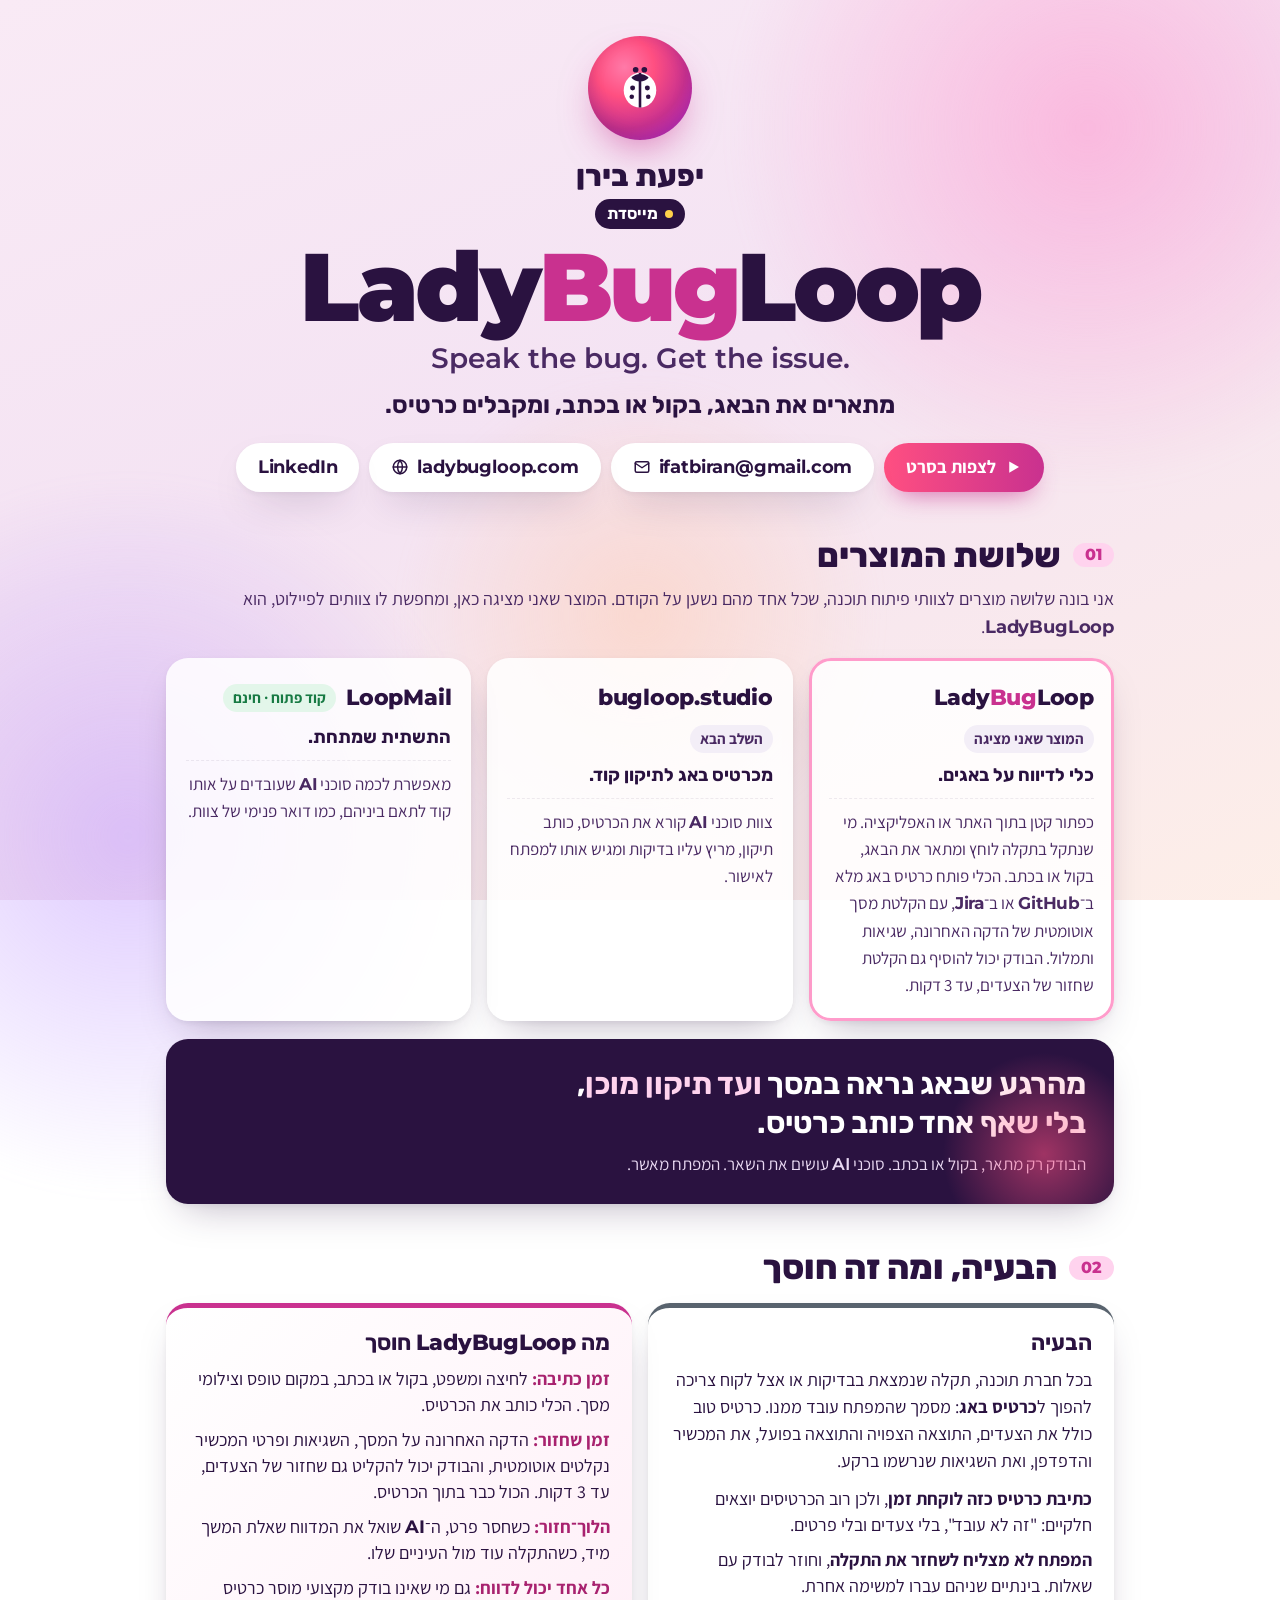
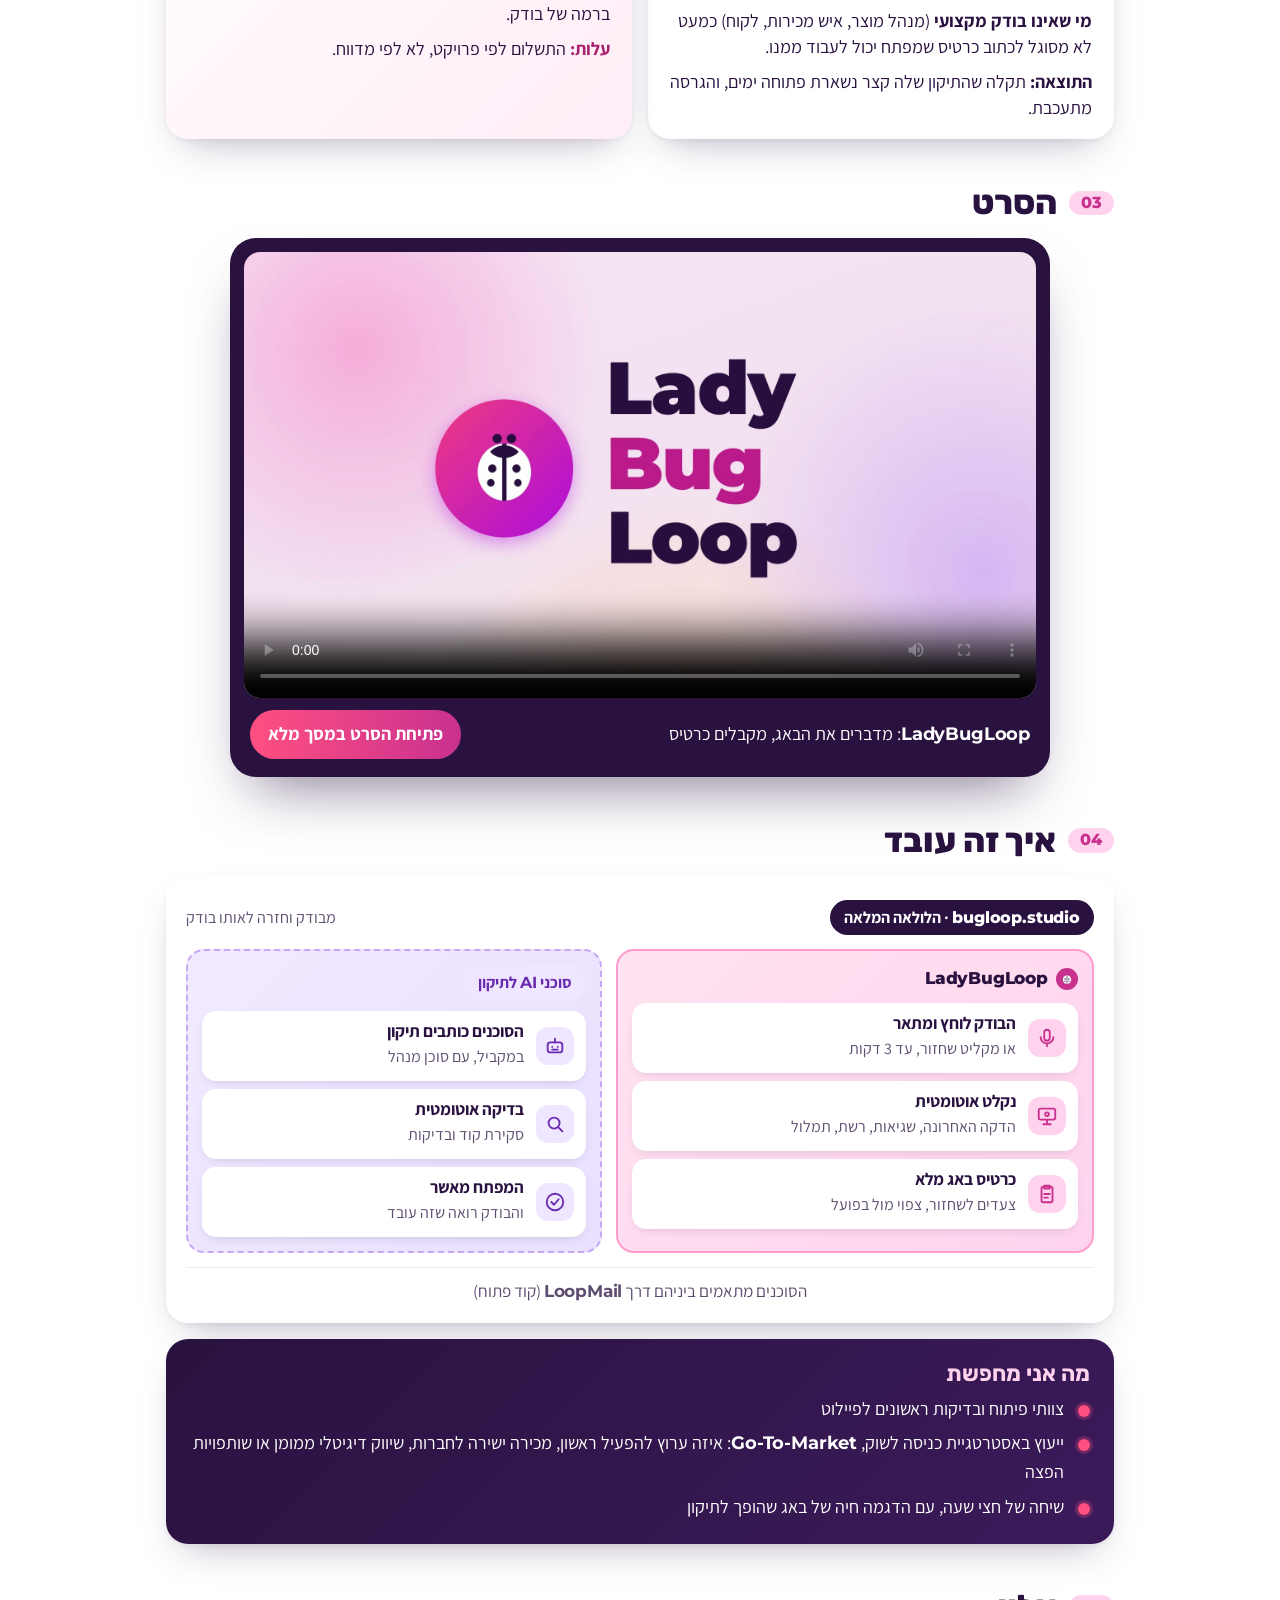
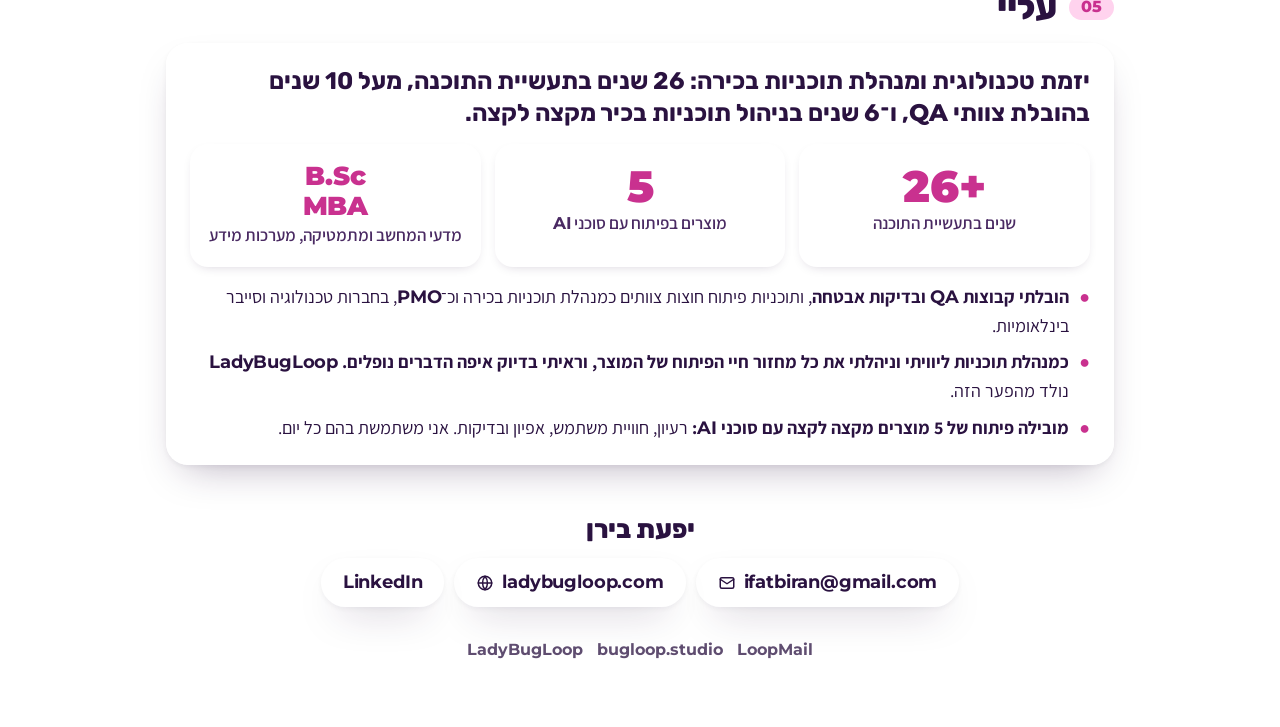
==== commit e0842870: "copy: replace rejected/flagged wording (מה קרה, בקליק, em dashes) Co-Authored-By: Claude Sonnet 5.5 " ====
--- a/index.html
+++ b/index.html
@@ -4,9 +4,9 @@
 <meta charset="utf-8">
 <meta name="viewport" content="width=device-width, initial-scale=1">
 <title>LadyBugLoop · יפעת בירן</title>
-<meta name="description" content="LadyBugLoop — Speak the bug. Get the issue. מדווחים על באג בקול או בכתב, ומקבלים כרטיס באג מלא. יפעת בירן, מייסדת.">
+<meta name="description" content="LadyBugLoop: Speak the bug. Get the issue. מדווחים על באג בקול או בכתב, ומקבלים כרטיס באג מלא. יפעת בירן, מייסדת.">
 <meta property="og:title" content="LadyBugLoop · יפעת בירן">
-<meta property="og:description" content="Speak the bug. Get the issue. מהרגע שבאג נראה במסך ועד תיקון מוכן — בלי שאף אחד כותב כרטיס.">
+<meta property="og:description" content="Speak the bug. Get the issue. מהרגע שבאג נראה במסך ועד תיקון מוכן, בלי שאף אחד כותב כרטיס.">
 <meta property="og:image" content="poster.jpg">
 <link rel="preconnect" href="https://fonts.googleapis.com">
 <link rel="preconnect" href="https://fonts.gstatic.com" crossorigin>
@@ -237,7 +237,7 @@
   <article class="prod main rv" style="animation-delay:.36s">
     <div class="top"><span class="name en">Lady<span class="bug">Bug</span>Loop</span><span class="tag-chip">המוצר שאני מציגה</span></div>
     <p class="simple">כלי לדיווח על באגים.</p>
-    <p class="tech">כפתור קטן בתוך האתר או האפליקציה. מי שנתקל בתקלה לוחץ ומספר מה קרה, בקול או בכתב. הכלי פותח כרטיס באג מלא ב־<span class="en" style="font-weight:700">GitHub</span> או ב־<span class="en" style="font-weight:700">Jira</span>, עם הקלטת מסך אוטומטית של הדקה האחרונה, שגיאות ותמלול. הבודק יכול להוסיף גם הקלטת שחזור של הצעדים, עד&nbsp;3&nbsp;דקות.</p>
+    <p class="tech">כפתור קטן בתוך האתר או האפליקציה. מי שנתקל בתקלה לוחץ ומתאר את הבאג, בקול או בכתב. הכלי פותח כרטיס באג מלא ב־<span class="en" style="font-weight:700">GitHub</span> או ב־<span class="en" style="font-weight:700">Jira</span>, עם הקלטת מסך אוטומטית של הדקה האחרונה, שגיאות ותמלול. הבודק יכול להוסיף גם הקלטת שחזור של הצעדים, עד&nbsp;3&nbsp;דקות.</p>
   </article>
   <article class="prod rv" style="animation-delay:.4s">
     <div class="top"><span class="name en">bugloop.studio</span><span class="tag-chip">השלב הבא</span></div>
@@ -252,7 +252,7 @@
 </section>
 
 <section class="promise rv" style="animation-delay:.45s;margin-top:18px">
-  <p>מהרגע שבאג נראה במסך <b>ועד תיקון מוכן</b> —<br>בלי שאף אחד כותב כרטיס.</p>
+  <p>מהרגע שבאג נראה במסך <b>ועד תיקון מוכן</b>,<br>בלי שאף אחד כותב כרטיס.</p>
   <small>הבודק רק מתאר, בקול או בכתב. סוכני <span class="en" style="font-weight:600">AI</span> עושים את השאר. המפתח מאשר.</small>
 </section>
 
@@ -260,7 +260,7 @@
 <section class="ps">
   <div class="pcol pain rv" style="animation-delay:.5s">
     <h3>הבעיה</h3>
-    <p class="lead">בכל חברת תוכנה, תקלה שנמצאת בבדיקות או אצל לקוח צריכה להפוך ל<b>כרטיס באג</b>: מסמך שהמפתח עובד ממנו. כרטיס טוב כולל מה עשו, מה היה צפוי, מה קרה בפועל, באיזה מכשיר ודפדפן, ואת השגיאות שנרשמו ברקע.</p>
+    <p class="lead">בכל חברת תוכנה, תקלה שנמצאת בבדיקות או אצל לקוח צריכה להפוך ל<b>כרטיס באג</b>: מסמך שהמפתח עובד ממנו. כרטיס טוב כולל את הצעדים, התוצאה הצפויה והתוצאה בפועל, את המכשיר והדפדפן, ואת השגיאות שנרשמו ברקע.</p>
     <ul>
       <li><b>כתיבת כרטיס כזה לוקחת זמן</b>, ולכן רוב הכרטיסים יוצאים חלקיים: "זה לא עובד", בלי צעדים ובלי פרטים.</li>
       <li><b>המפתח לא מצליח לשחזר את התקלה</b>, וחוזר לבודק עם שאלות. בינתיים שניהם עברו למשימה אחרת.</li>
@@ -286,7 +286,7 @@
     <source src="film.mp4" type="video/mp4">
   </video>
   <div class="film-cap">
-    <span><span class="en" style="font-weight:700">LadyBugLoop</span> — מדברים את הבאג, מקבלים כרטיס</span>
+    <span><span class="en" style="font-weight:700">LadyBugLoop</span>: מדברים את הבאג, מקבלים כרטיס</span>
     <a href="film.mp4" target="_blank" rel="noopener">פתיחת הסרט במסך מלא</a>
   </div>
 </section>
@@ -295,7 +295,7 @@
 <section class="flow rv" style="animation-delay:.68s" aria-label="תרשים הזרימה">
   <div class="studio-tag">
     <span class="pill studio"><span class="en">bugloop.studio</span> · הלולאה המלאה</span>
-    <span style="font-size:16px;color:var(--muted)">מבודק — חזרה לאותו בודק</span>
+    <span style="font-size:16px;color:var(--muted)">מבודק וחזרה לאותו בודק</span>
   </div>
   <div class="steps">
     <div class="band lbl">
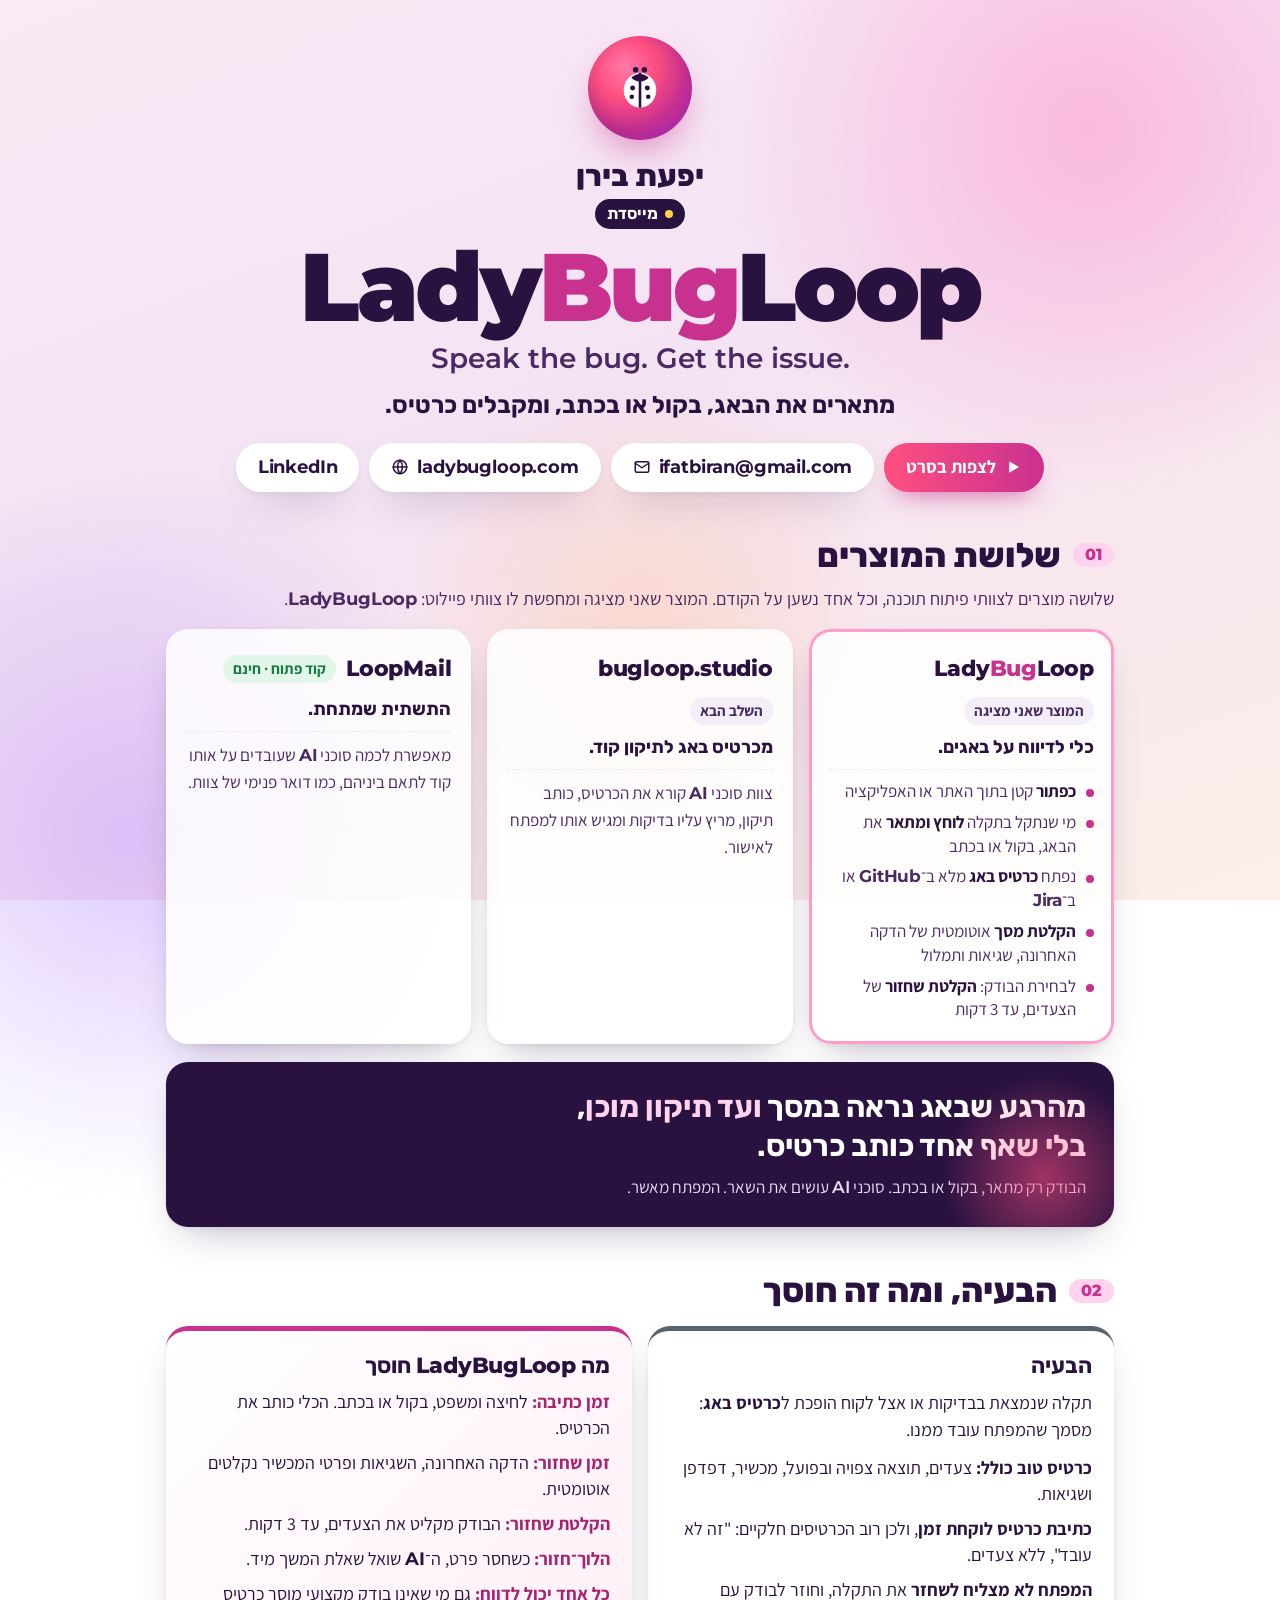
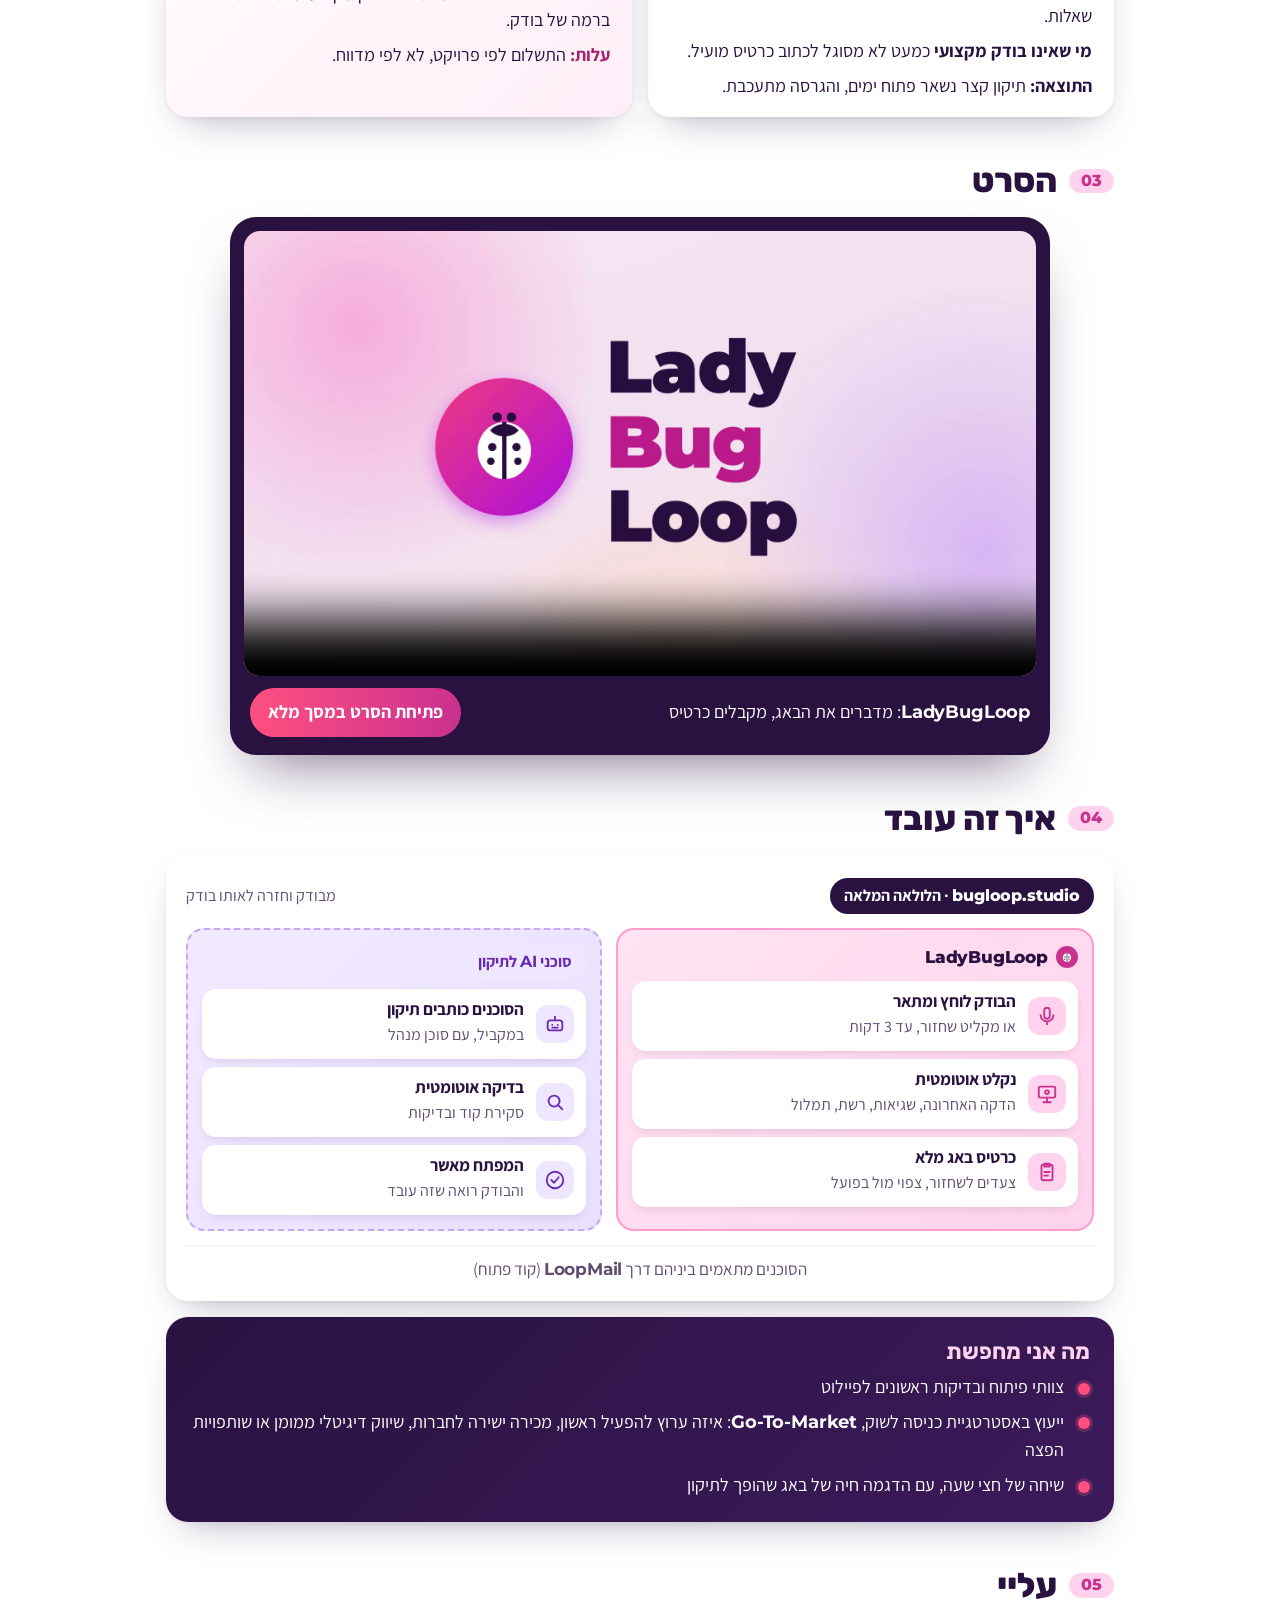
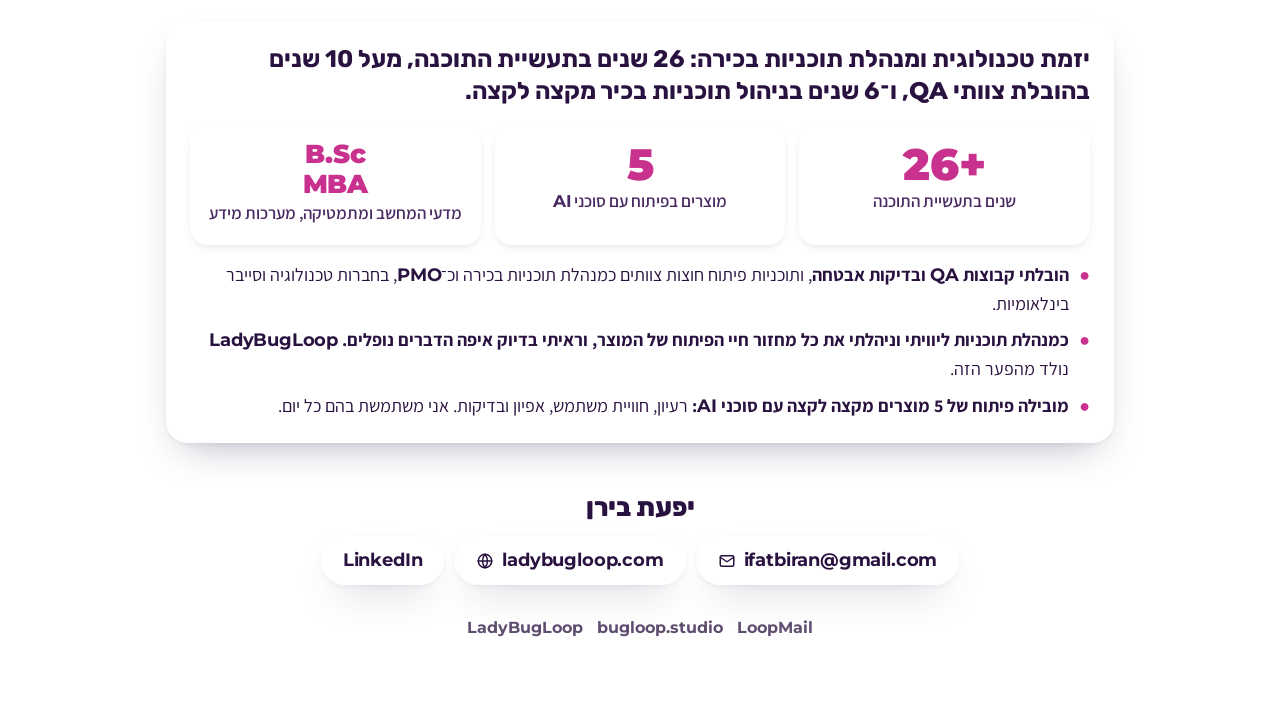
==== commit 9d153b27: "copy: long product text as short bullets with bold key words (he + en) Co-Authored-By: Claude Sonnet" ====
--- a/index.html
+++ b/index.html
@@ -113,6 +113,9 @@
 .prod .simple{font-family:Rubik,sans-serif;font-weight:700;font-size:18px;line-height:1.35}
 .prod .tech{font-size:17px;color:var(--plum-2);border-top:1px dashed var(--line);padding-top:10px}
 .prod .tech b{color:var(--plum)}
+.prod ul.tech{list-style:none;display:grid;gap:7px;padding-inline-start:0}
+.prod ul.tech li{position:relative;padding-inline-start:18px;line-height:1.4}
+.prod ul.tech li:before{content:"";position:absolute;inset-inline-start:0;top:.55em;width:8px;height:8px;border-radius:50%;background:var(--magenta)}
 .prod.main{outline:3px solid #ff9ccb;outline-offset:-3px}
 
 /* status */
@@ -232,12 +235,18 @@
 </header>
 
 <h2 class="rv" style="animation-delay:.32s"><span class="n">01</span>שלושת המוצרים</h2>
-<p class="sub rv" style="animation-delay:.34s">אני בונה שלושה מוצרים לצוותי פיתוח תוכנה, שכל אחד מהם נשען על הקודם. המוצר שאני מציגה כאן, ומחפשת לו צוותים לפיילוט, הוא <span class="en" style="font-weight:700">LadyBugLoop</span>.</p>
+<p class="sub rv" style="animation-delay:.34s">שלושה מוצרים לצוותי פיתוח תוכנה, וכל אחד נשען על הקודם. המוצר שאני מציגה ומחפשת לו צוותי פיילוט: <span class="en" style="font-weight:700">LadyBugLoop</span>.</p>
 <section class="prods">
   <article class="prod main rv" style="animation-delay:.36s">
     <div class="top"><span class="name en">Lady<span class="bug">Bug</span>Loop</span><span class="tag-chip">המוצר שאני מציגה</span></div>
     <p class="simple">כלי לדיווח על באגים.</p>
-    <p class="tech">כפתור קטן בתוך האתר או האפליקציה. מי שנתקל בתקלה לוחץ ומתאר את הבאג, בקול או בכתב. הכלי פותח כרטיס באג מלא ב־<span class="en" style="font-weight:700">GitHub</span> או ב־<span class="en" style="font-weight:700">Jira</span>, עם הקלטת מסך אוטומטית של הדקה האחרונה, שגיאות ותמלול. הבודק יכול להוסיף גם הקלטת שחזור של הצעדים, עד&nbsp;3&nbsp;דקות.</p>
+    <ul class="tech">
+      <li><b>כפתור</b> קטן בתוך האתר או האפליקציה</li>
+      <li>מי שנתקל בתקלה <b>לוחץ ומתאר</b> את הבאג, בקול או בכתב</li>
+      <li>נפתח <b>כרטיס באג</b> מלא ב־<span class="en" style="font-weight:700">GitHub</span> או ב־<span class="en" style="font-weight:700">Jira</span></li>
+      <li><b>הקלטת מסך</b> אוטומטית של הדקה האחרונה, שגיאות ותמלול</li>
+      <li>לבחירת הבודק: <b>הקלטת שחזור</b> של הצעדים, עד&nbsp;3&nbsp;דקות</li>
+    </ul>
   </article>
   <article class="prod rv" style="animation-delay:.4s">
     <div class="top"><span class="name en">bugloop.studio</span><span class="tag-chip">השלב הבא</span></div>
@@ -260,20 +269,22 @@
 <section class="ps">
   <div class="pcol pain rv" style="animation-delay:.5s">
     <h3>הבעיה</h3>
-    <p class="lead">בכל חברת תוכנה, תקלה שנמצאת בבדיקות או אצל לקוח צריכה להפוך ל<b>כרטיס באג</b>: מסמך שהמפתח עובד ממנו. כרטיס טוב כולל את הצעדים, התוצאה הצפויה והתוצאה בפועל, את המכשיר והדפדפן, ואת השגיאות שנרשמו ברקע.</p>
+    <p class="lead">תקלה שנמצאת בבדיקות או אצל לקוח הופכת ל<b>כרטיס באג</b>: מסמך שהמפתח עובד ממנו.</p>
     <ul>
-      <li><b>כתיבת כרטיס כזה לוקחת זמן</b>, ולכן רוב הכרטיסים יוצאים חלקיים: "זה לא עובד", בלי צעדים ובלי פרטים.</li>
-      <li><b>המפתח לא מצליח לשחזר את התקלה</b>, וחוזר לבודק עם שאלות. בינתיים שניהם עברו למשימה אחרת.</li>
-      <li><b>מי שאינו בודק מקצועי</b> (מנהל מוצר, איש מכירות, לקוח) כמעט לא מסוגל לכתוב כרטיס שמפתח יכול לעבוד ממנו.</li>
-      <li><b>התוצאה:</b> תקלה שהתיקון שלה קצר נשארת פתוחה ימים, והגרסה מתעכבת.</li>
+      <li><b>כרטיס טוב כולל:</b> צעדים, תוצאה צפויה ובפועל, מכשיר, דפדפן ושגיאות.</li>
+      <li><b>כתיבת כרטיס לוקחת זמן</b>, ולכן רוב הכרטיסים חלקיים: "זה לא עובד", ללא צעדים.</li>
+      <li><b>המפתח לא מצליח לשחזר</b> את התקלה, וחוזר לבודק עם שאלות.</li>
+      <li><b>מי שאינו בודק מקצועי</b> כמעט לא מסוגל לכתוב כרטיס מועיל.</li>
+      <li><b>התוצאה:</b> תיקון קצר נשאר פתוח ימים, והגרסה מתעכבת.</li>
     </ul>
   </div>
   <div class="pcol gain rv" style="animation-delay:.54s">
     <h3>מה <span class="en" style="font-weight:800">LadyBugLoop</span> חוסך</h3>
     <ul>
-      <li><b>זמן כתיבה:</b> לחיצה ומשפט, בקול או בכתב, במקום טופס וצילומי מסך. הכלי כותב את הכרטיס.</li>
-      <li><b>זמן שחזור:</b> הדקה האחרונה על המסך, השגיאות ופרטי המכשיר נקלטים אוטומטית, והבודק יכול להקליט גם שחזור של הצעדים, עד&nbsp;3&nbsp;דקות. הכול כבר בתוך הכרטיס.</li>
-      <li><b>הלוך־חזור:</b> כשחסר פרט, ה־<span class="en" style="font-weight:700">AI</span> שואל את המדווח שאלת המשך מיד, כשהתקלה עוד מול העיניים שלו.</li>
+      <li><b>זמן כתיבה:</b> לחיצה ומשפט, בקול או בכתב. הכלי כותב את הכרטיס.</li>
+      <li><b>זמן שחזור:</b> הדקה האחרונה, השגיאות ופרטי המכשיר נקלטים אוטומטית.</li>
+      <li><b>הקלטת שחזור:</b> הבודק מקליט את הצעדים, עד&nbsp;3&nbsp;דקות.</li>
+      <li><b>הלוך־חזור:</b> כשחסר פרט, ה־<span class="en" style="font-weight:700">AI</span> שואל שאלת המשך מיד.</li>
       <li><b>כל אחד יכול לדווח:</b> גם מי שאינו בודק מקצועי מוסר כרטיס ברמה של בודק.</li>
       <li><b>עלות:</b> התשלום לפי פרויקט, לא לפי מדווח.</li>
     </ul>
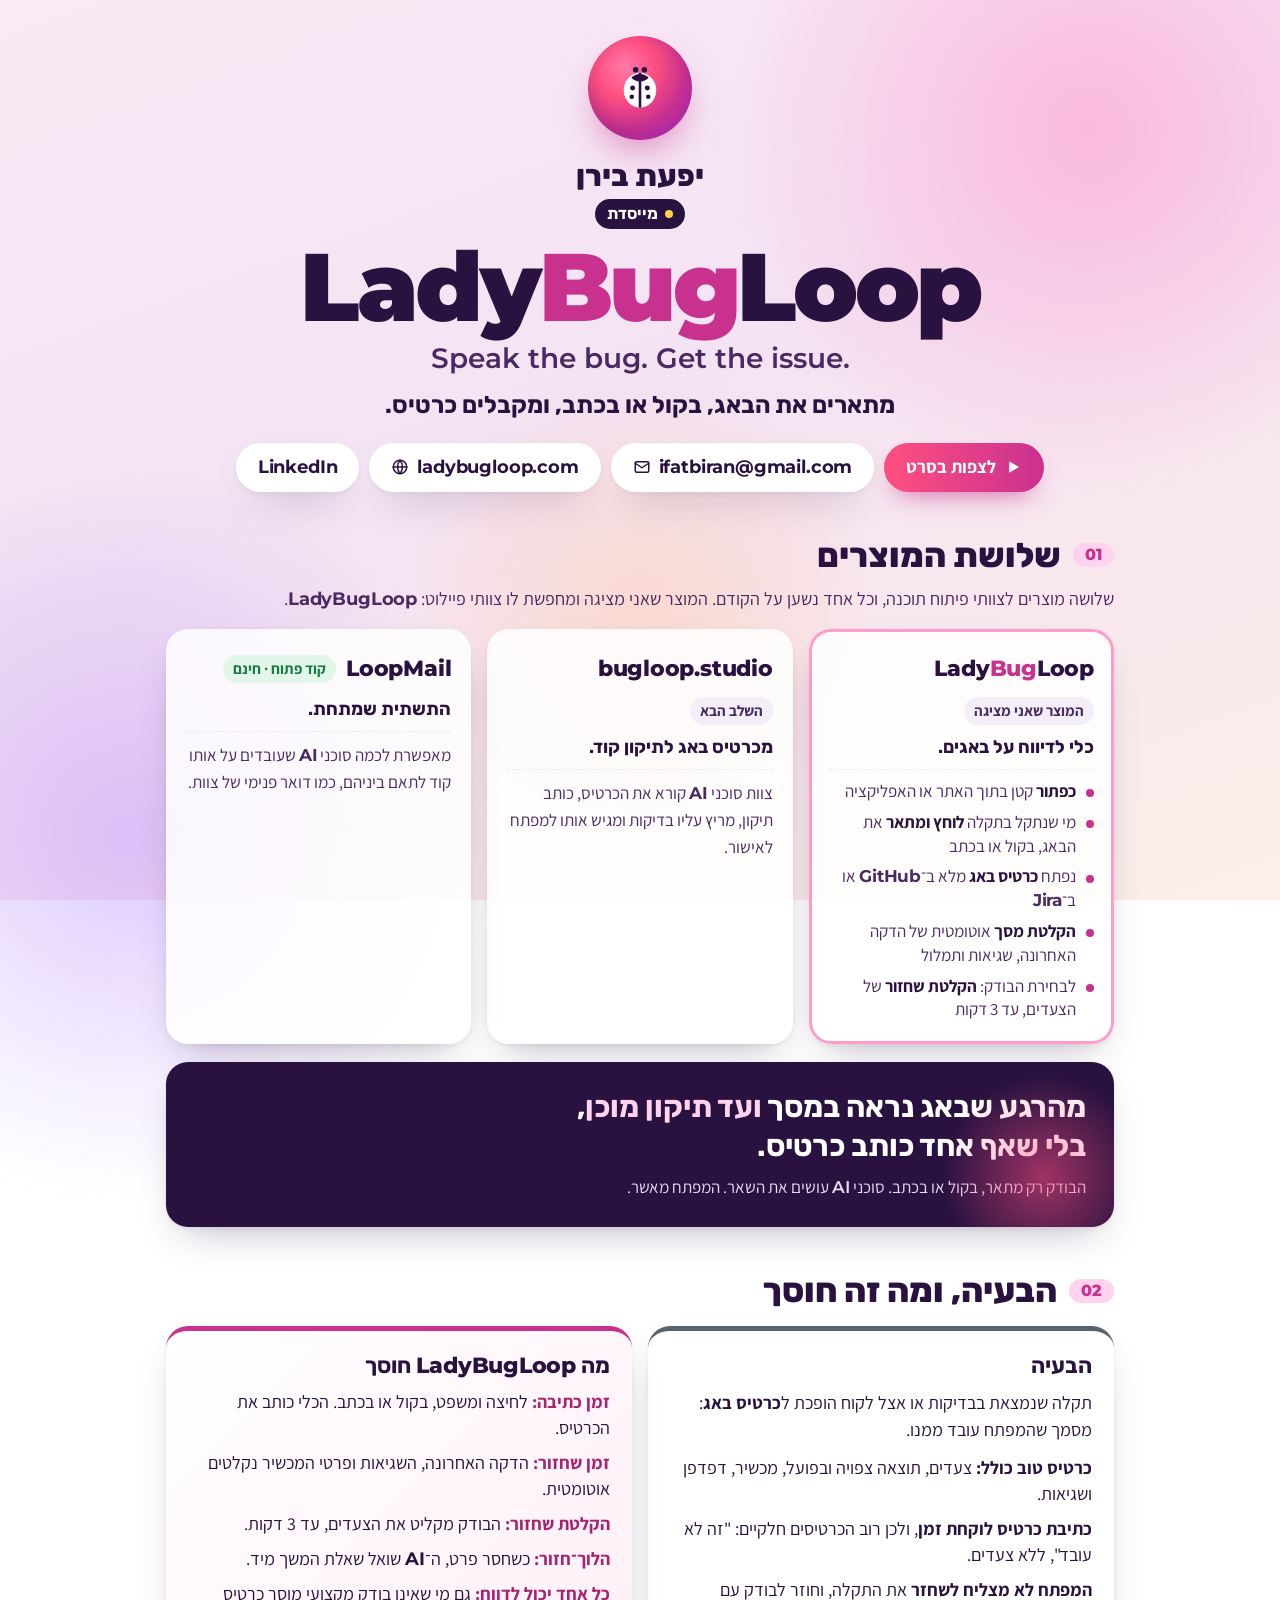
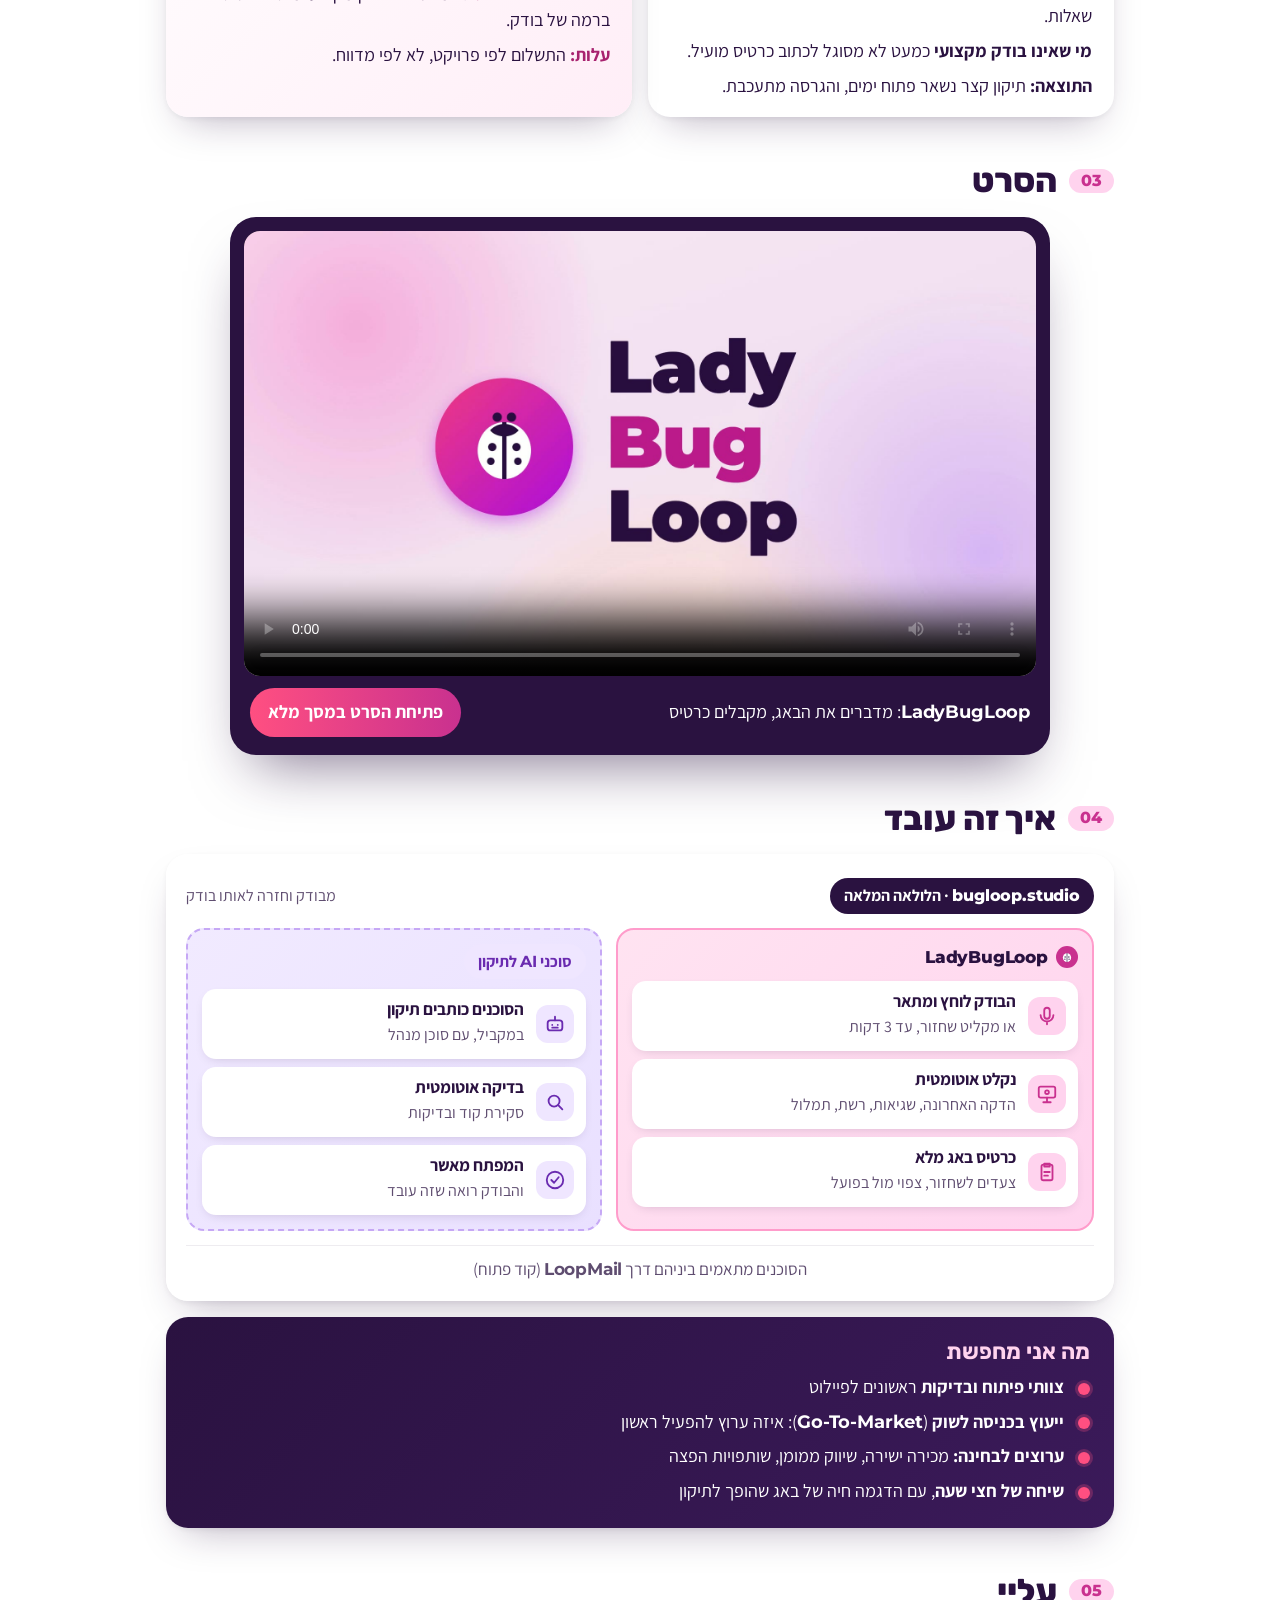
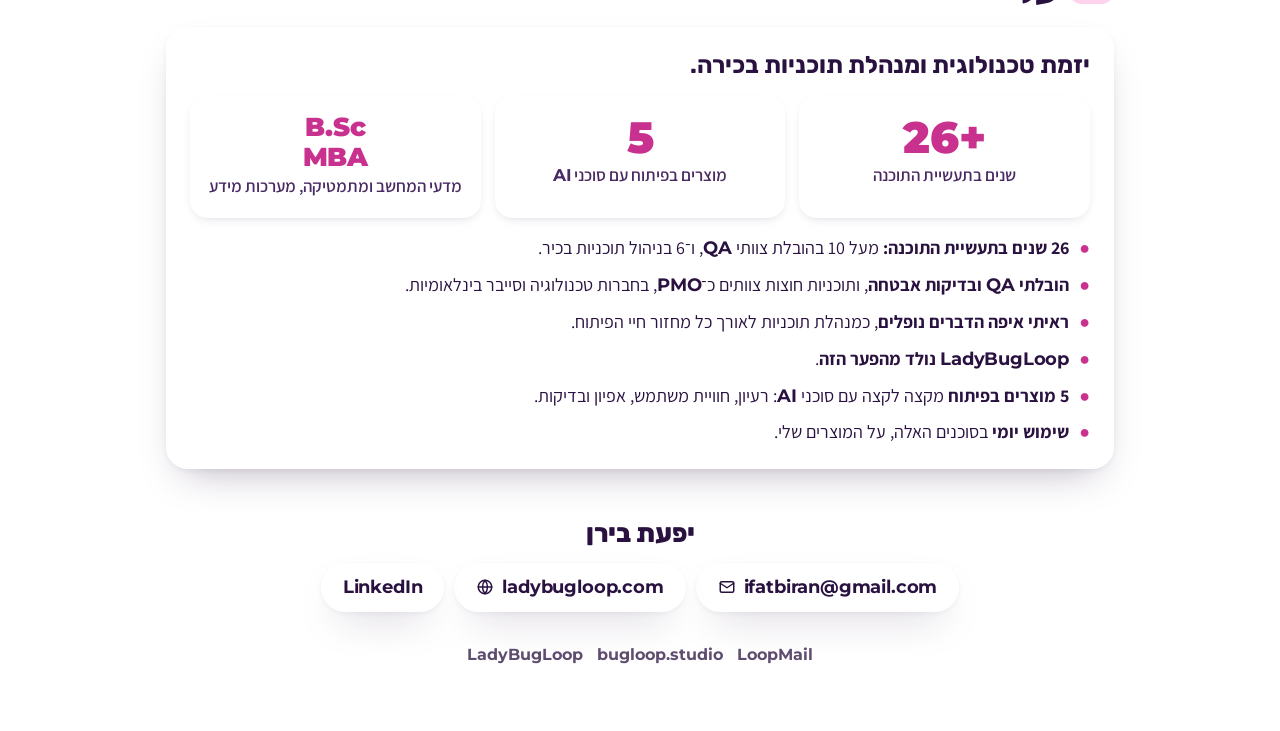
==== commit 094e0ccd: "copy: about-me, what-I-seek and me/ page as short bullets with bold key words Co-Authored-By: Claude" ====
--- a/index.html
+++ b/index.html
@@ -335,24 +335,28 @@
 <section class="ask rv" style="animation-delay:1.05s">
   <h3>מה אני מחפשת</h3>
   <ul>
-    <li>צוותי פיתוח ובדיקות ראשונים לפיילוט</li>
-    <li>ייעוץ באסטרטגיית כניסה לשוק, <span class="en nw" style="font-weight:700">Go-To-Market</span>: איזה ערוץ להפעיל ראשון, מכירה ישירה לחברות, שיווק דיגיטלי ממומן או שותפויות הפצה</li>
-    <li>שיחה של חצי שעה, עם הדגמה חיה של באג שהופך לתיקון</li>
+    <li><b>צוותי פיתוח ובדיקות</b> ראשונים לפיילוט</li>
+    <li><b>ייעוץ בכניסה לשוק</b> (<span class="en nw" style="font-weight:700">Go-To-Market</span>): איזה ערוץ להפעיל ראשון</li>
+    <li><b>ערוצים לבחינה:</b> מכירה ישירה, שיווק ממומן, שותפויות הפצה</li>
+    <li><b>שיחה של חצי שעה</b>, עם הדגמה חיה של באג שהופך לתיקון</li>
   </ul>
 </section>
 
 <h2 class="rv" style="animation-delay:1.08s"><span class="n">05</span>עליי</h2>
 <section class="me rv" style="animation-delay:1.1s">
-  <p class="me-lead">יזמת טכנולוגית ומנהלת תוכניות בכירה: 26 שנים בתעשיית התוכנה, מעל 10 שנים בהובלת צוותי <span class="en" style="font-weight:800">QA</span>, ו־6 שנים בניהול תוכניות בכיר מקצה לקצה.</p>
+  <p class="me-lead">יזמת טכנולוגית ומנהלת תוכניות בכירה.</p>
   <div class="stats me-stats">
     <div class="stat"><div class="big">26+</div><div class="lab">שנים בתעשיית התוכנה</div></div>
     <div class="stat"><div class="big">5</div><div class="lab">מוצרים בפיתוח עם סוכני <span class="en" style="font-weight:700">AI</span></div></div>
     <div class="stat"><div class="big en" style="font-size:26px;line-height:1.15">B.Sc<br>MBA</div><div class="lab">מדעי המחשב ומתמטיקה, מערכות מידע</div></div>
   </div>
   <ul>
-    <li><span class="d">●</span><span><b>הובלתי קבוצות <span class="en" style="font-weight:700">QA</span> ובדיקות אבטחה</b>, ותוכניות פיתוח חוצות צוותים כמנהלת תוכניות בכירה וכ־<span class="en" style="font-weight:700">PMO</span>, בחברות טכנולוגיה וסייבר בינלאומיות.</span></li>
-    <li><span class="d">●</span><span><b>כמנהלת תוכניות ליוויתי וניהלתי את כל מחזור חיי הפיתוח של המוצר, וראיתי בדיוק איפה הדברים נופלים.</b> <span class="en" style="font-weight:700">LadyBugLoop</span> נולד מהפער הזה.</span></li>
-    <li><span class="d">●</span><span><b>מובילה פיתוח של 5 מוצרים מקצה לקצה עם סוכני <span class="en" style="font-weight:700">AI</span>:</b> רעיון, חוויית משתמש, אפיון ובדיקות. אני משתמשת בהם כל יום.</span></li>
+    <li><span class="d">●</span><span><b>26 שנים בתעשיית התוכנה:</b> מעל 10 בהובלת צוותי <span class="en" style="font-weight:700">QA</span>, ו־6 בניהול תוכניות בכיר.</span></li>
+    <li><span class="d">●</span><span><b>הובלתי <span class="en" style="font-weight:700">QA</span> ובדיקות אבטחה</b>, ותוכניות חוצות צוותים כ־<span class="en" style="font-weight:700">PMO</span>, בחברות טכנולוגיה וסייבר בינלאומיות.</span></li>
+    <li><span class="d">●</span><span><b>ראיתי איפה הדברים נופלים</b>, כמנהלת תוכניות לאורך כל מחזור חיי הפיתוח.</span></li>
+    <li><span class="d">●</span><span><span class="en" style="font-weight:700">LadyBugLoop</span> <b>נולד מהפער הזה</b>.</span></li>
+    <li><span class="d">●</span><span><b>5 מוצרים בפיתוח</b> מקצה לקצה עם סוכני <span class="en" style="font-weight:700">AI</span>: רעיון, חוויית משתמש, אפיון ובדיקות.</span></li>
+    <li><span class="d">●</span><span><b>שימוש יומי</b> בסוכנים האלה, על המוצרים שלי.</span></li>
   </ul>
 </section>
 
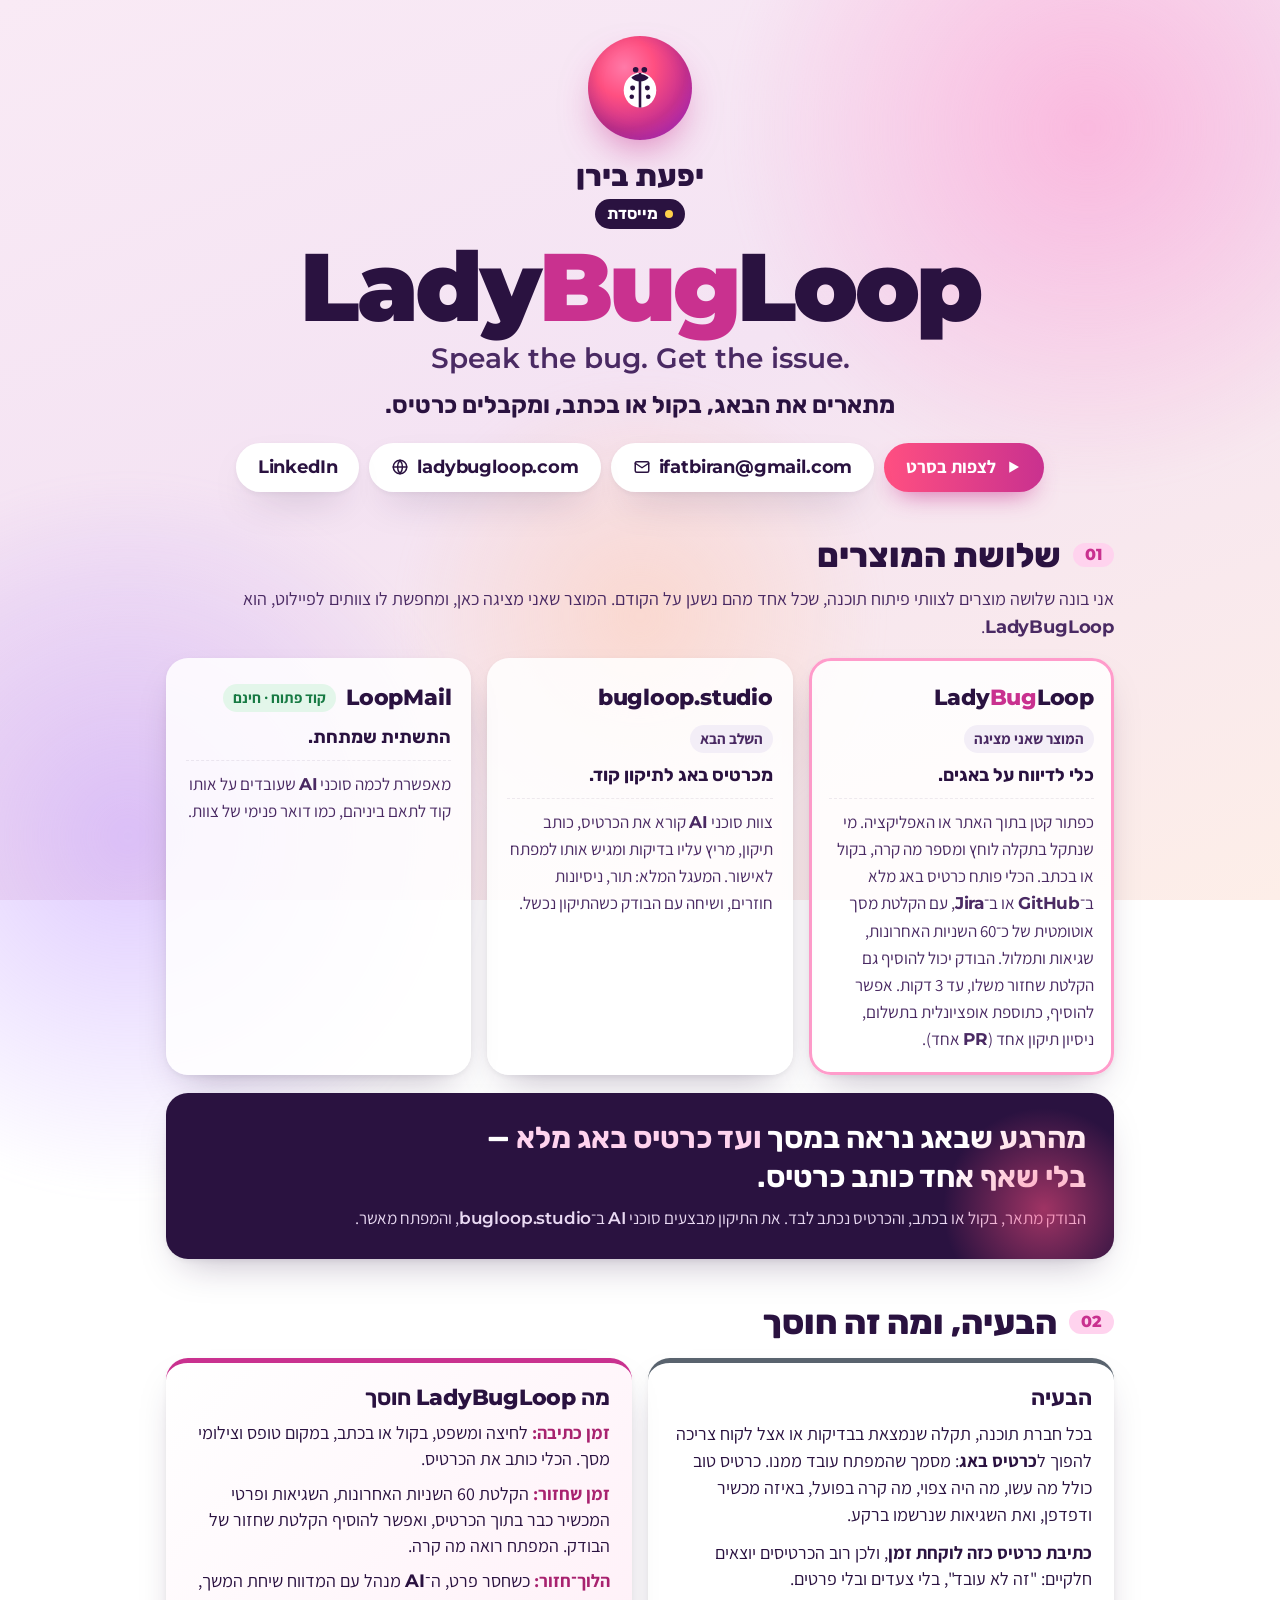
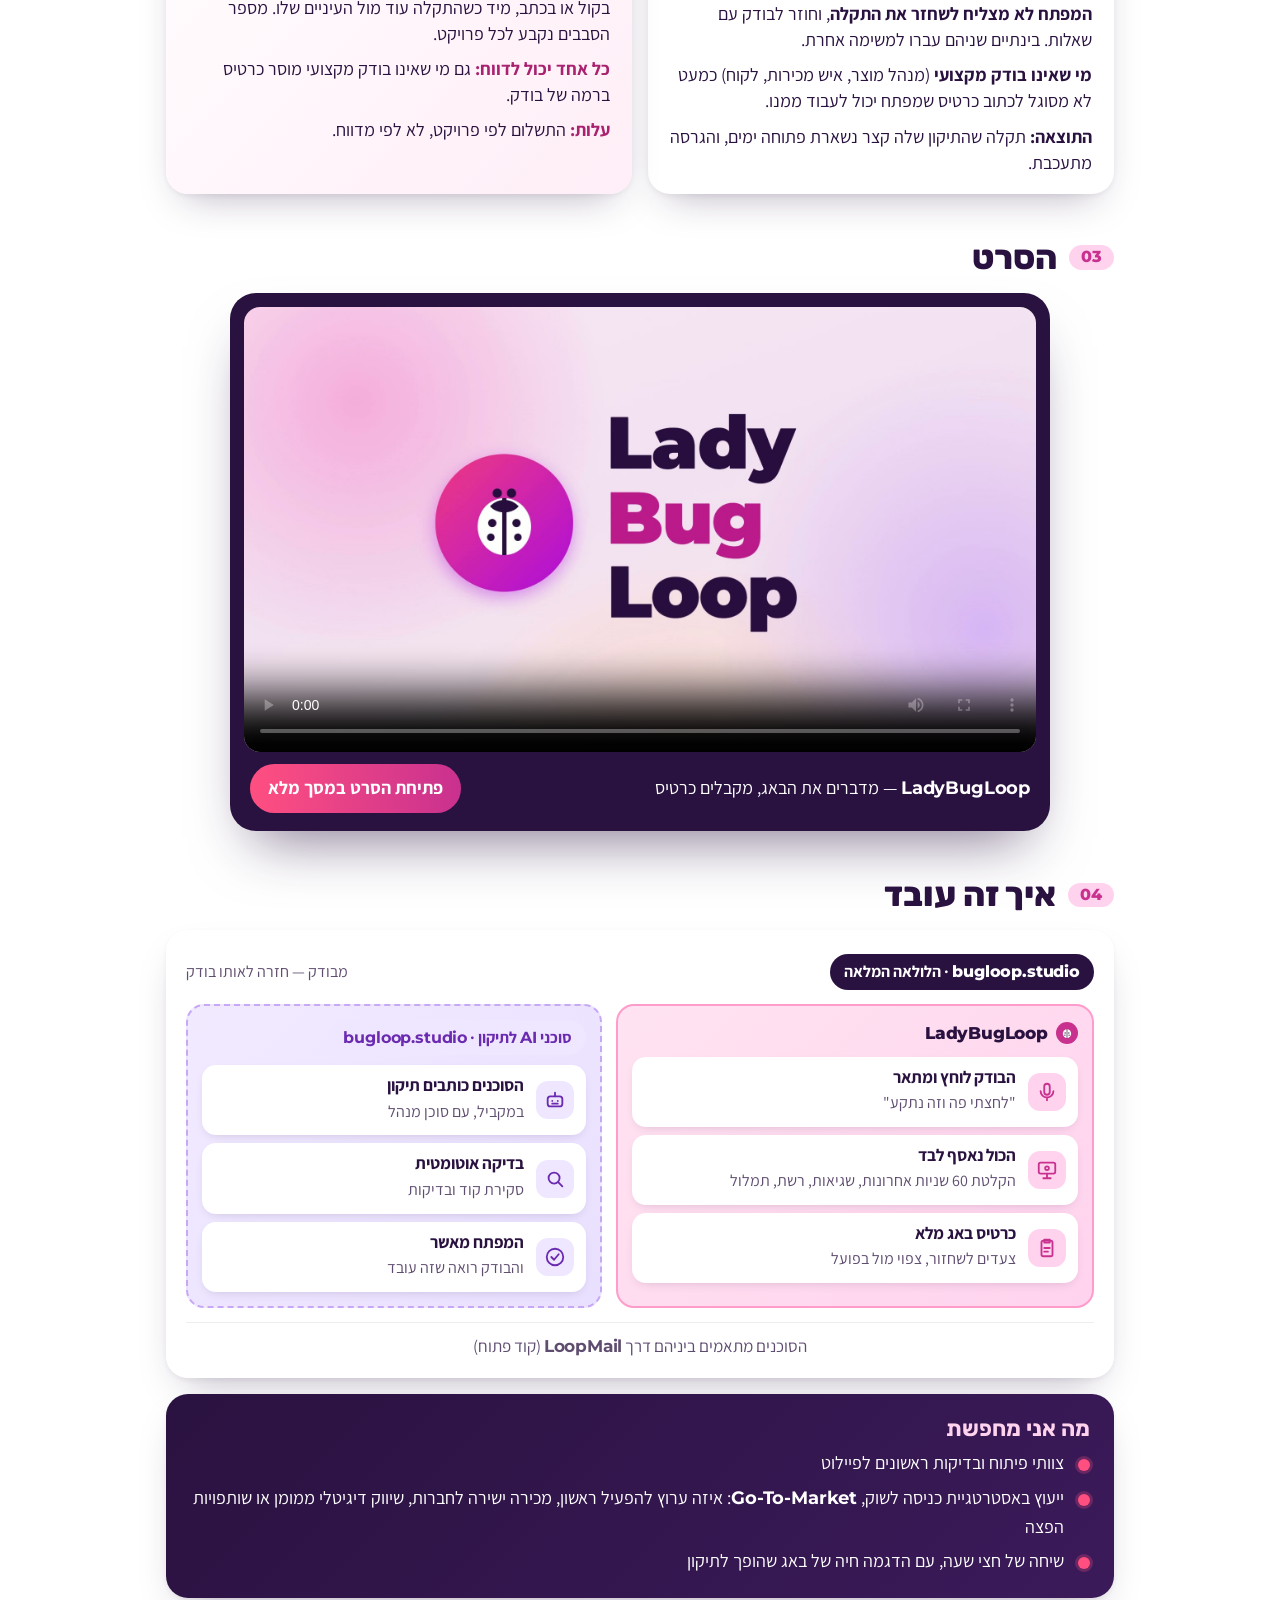
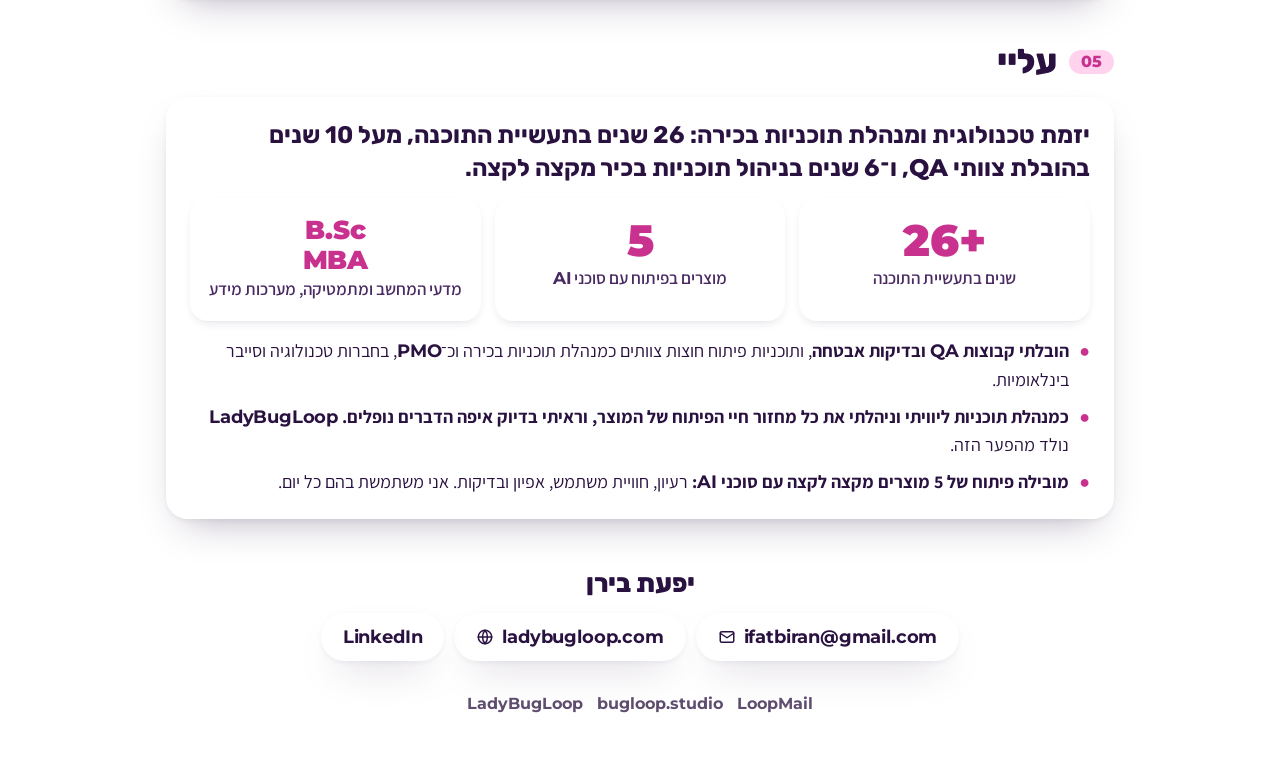
==== commit 6a1cf0dd: "copy truth audit #1394: follow-up is a conversation, capture is 60 s + repro, fixer add-on vs studio" ====
--- a/index.html
+++ b/index.html
@@ -4,9 +4,9 @@
 <meta charset="utf-8">
 <meta name="viewport" content="width=device-width, initial-scale=1">
 <title>LadyBugLoop · יפעת בירן</title>
-<meta name="description" content="LadyBugLoop: Speak the bug. Get the issue. מדווחים על באג בקול או בכתב, ומקבלים כרטיס באג מלא. יפעת בירן, מייסדת.">
+<meta name="description" content="LadyBugLoop — Speak the bug. Get the issue. מדווחים על באג בקול או בכתב, ומקבלים כרטיס באג מלא. יפעת בירן, מייסדת.">
 <meta property="og:title" content="LadyBugLoop · יפעת בירן">
-<meta property="og:description" content="Speak the bug. Get the issue. מהרגע שבאג נראה במסך ועד תיקון מוכן, בלי שאף אחד כותב כרטיס.">
+<meta property="og:description" content="Speak the bug. Get the issue. מהרגע שבאג נראה במסך ועד כרטיס באג מלא — בלי שאף אחד כותב כרטיס.">
 <meta property="og:image" content="poster.jpg">
 <link rel="preconnect" href="https://fonts.googleapis.com">
 <link rel="preconnect" href="https://fonts.gstatic.com" crossorigin>
@@ -113,9 +113,6 @@
 .prod .simple{font-family:Rubik,sans-serif;font-weight:700;font-size:18px;line-height:1.35}
 .prod .tech{font-size:17px;color:var(--plum-2);border-top:1px dashed var(--line);padding-top:10px}
 .prod .tech b{color:var(--plum)}
-.prod ul.tech{list-style:none;display:grid;gap:7px;padding-inline-start:0}
-.prod ul.tech li{position:relative;padding-inline-start:18px;line-height:1.4}
-.prod ul.tech li:before{content:"";position:absolute;inset-inline-start:0;top:.55em;width:8px;height:8px;border-radius:50%;background:var(--magenta)}
 .prod.main{outline:3px solid #ff9ccb;outline-offset:-3px}
 
 /* status */
@@ -235,23 +232,17 @@
 </header>
 
 <h2 class="rv" style="animation-delay:.32s"><span class="n">01</span>שלושת המוצרים</h2>
-<p class="sub rv" style="animation-delay:.34s">שלושה מוצרים לצוותי פיתוח תוכנה, וכל אחד נשען על הקודם. המוצר שאני מציגה ומחפשת לו צוותי פיילוט: <span class="en" style="font-weight:700">LadyBugLoop</span>.</p>
+<p class="sub rv" style="animation-delay:.34s">אני בונה שלושה מוצרים לצוותי פיתוח תוכנה, שכל אחד מהם נשען על הקודם. המוצר שאני מציגה כאן, ומחפשת לו צוותים לפיילוט, הוא <span class="en" style="font-weight:700">LadyBugLoop</span>.</p>
 <section class="prods">
   <article class="prod main rv" style="animation-delay:.36s">
     <div class="top"><span class="name en">Lady<span class="bug">Bug</span>Loop</span><span class="tag-chip">המוצר שאני מציגה</span></div>
     <p class="simple">כלי לדיווח על באגים.</p>
-    <ul class="tech">
-      <li><b>כפתור</b> קטן בתוך האתר או האפליקציה</li>
-      <li>מי שנתקל בתקלה <b>לוחץ ומתאר</b> את הבאג, בקול או בכתב</li>
-      <li>נפתח <b>כרטיס באג</b> מלא ב־<span class="en" style="font-weight:700">GitHub</span> או ב־<span class="en" style="font-weight:700">Jira</span></li>
-      <li><b>הקלטת מסך</b> אוטומטית של הדקה האחרונה, שגיאות ותמלול</li>
-      <li>לבחירת הבודק: <b>הקלטת שחזור</b> של הצעדים, עד&nbsp;3&nbsp;דקות</li>
-    </ul>
+    <p class="tech">כפתור קטן בתוך האתר או האפליקציה. מי שנתקל בתקלה לוחץ ומספר מה קרה, בקול או בכתב. הכלי פותח כרטיס באג מלא ב־<span class="en" style="font-weight:700">GitHub</span> או ב־<span class="en" style="font-weight:700">Jira</span>, עם הקלטת מסך אוטומטית של כ־60 השניות האחרונות, שגיאות ותמלול. הבודק יכול להוסיף גם הקלטת שחזור משלו, עד 3 דקות. אפשר להוסיף, כתוספת אופציונלית בתשלום, ניסיון תיקון אחד (<span class="en" style="font-weight:700">PR</span> אחד).</p>
   </article>
   <article class="prod rv" style="animation-delay:.4s">
     <div class="top"><span class="name en">bugloop.studio</span><span class="tag-chip">השלב הבא</span></div>
     <p class="simple">מכרטיס באג לתיקון קוד.</p>
-    <p class="tech">צוות סוכני <span class="en" style="font-weight:700">AI</span> קורא את הכרטיס, כותב תיקון, מריץ עליו בדיקות ומגיש אותו למפתח לאישור.</p>
+    <p class="tech">צוות סוכני <span class="en" style="font-weight:700">AI</span> קורא את הכרטיס, כותב תיקון, מריץ עליו בדיקות ומגיש אותו למפתח לאישור. המעגל המלא: תור, ניסיונות חוזרים, ושיחה עם הבודק כשהתיקון נכשל.</p>
   </article>
   <article class="prod rv" style="animation-delay:.44s">
     <div class="top"><span class="name en">LoopMail</span><span class="tag-chip free">קוד פתוח · חינם</span></div>
@@ -261,30 +252,28 @@
 </section>
 
 <section class="promise rv" style="animation-delay:.45s;margin-top:18px">
-  <p>מהרגע שבאג נראה במסך <b>ועד תיקון מוכן</b>,<br>בלי שאף אחד כותב כרטיס.</p>
-  <small>הבודק רק מתאר, בקול או בכתב. סוכני <span class="en" style="font-weight:600">AI</span> עושים את השאר. המפתח מאשר.</small>
+  <p>מהרגע שבאג נראה במסך <b>ועד כרטיס באג מלא</b> —<br>בלי שאף אחד כותב כרטיס.</p>
+  <small>הבודק מתאר, בקול או בכתב, והכרטיס נכתב לבד. את התיקון מבצעים סוכני <span class="en" style="font-weight:600">AI</span> ב־<span class="en" style="font-weight:600">bugloop.studio</span>, והמפתח מאשר.</small>
 </section>
 
 <h2 class="rv" style="animation-delay:.48s"><span class="n">02</span>הבעיה, ומה זה חוסך</h2>
 <section class="ps">
   <div class="pcol pain rv" style="animation-delay:.5s">
     <h3>הבעיה</h3>
-    <p class="lead">תקלה שנמצאת בבדיקות או אצל לקוח הופכת ל<b>כרטיס באג</b>: מסמך שהמפתח עובד ממנו.</p>
+    <p class="lead">בכל חברת תוכנה, תקלה שנמצאת בבדיקות או אצל לקוח צריכה להפוך ל<b>כרטיס באג</b>: מסמך שהמפתח עובד ממנו. כרטיס טוב כולל מה עשו, מה היה צפוי, מה קרה בפועל, באיזה מכשיר ודפדפן, ואת השגיאות שנרשמו ברקע.</p>
     <ul>
-      <li><b>כרטיס טוב כולל:</b> צעדים, תוצאה צפויה ובפועל, מכשיר, דפדפן ושגיאות.</li>
-      <li><b>כתיבת כרטיס לוקחת זמן</b>, ולכן רוב הכרטיסים חלקיים: "זה לא עובד", ללא צעדים.</li>
-      <li><b>המפתח לא מצליח לשחזר</b> את התקלה, וחוזר לבודק עם שאלות.</li>
-      <li><b>מי שאינו בודק מקצועי</b> כמעט לא מסוגל לכתוב כרטיס מועיל.</li>
-      <li><b>התוצאה:</b> תיקון קצר נשאר פתוח ימים, והגרסה מתעכבת.</li>
+      <li><b>כתיבת כרטיס כזה לוקחת זמן</b>, ולכן רוב הכרטיסים יוצאים חלקיים: "זה לא עובד", בלי צעדים ובלי פרטים.</li>
+      <li><b>המפתח לא מצליח לשחזר את התקלה</b>, וחוזר לבודק עם שאלות. בינתיים שניהם עברו למשימה אחרת.</li>
+      <li><b>מי שאינו בודק מקצועי</b> (מנהל מוצר, איש מכירות, לקוח) כמעט לא מסוגל לכתוב כרטיס שמפתח יכול לעבוד ממנו.</li>
+      <li><b>התוצאה:</b> תקלה שהתיקון שלה קצר נשארת פתוחה ימים, והגרסה מתעכבת.</li>
     </ul>
   </div>
   <div class="pcol gain rv" style="animation-delay:.54s">
     <h3>מה <span class="en" style="font-weight:800">LadyBugLoop</span> חוסך</h3>
     <ul>
-      <li><b>זמן כתיבה:</b> לחיצה ומשפט, בקול או בכתב. הכלי כותב את הכרטיס.</li>
-      <li><b>זמן שחזור:</b> הדקה האחרונה, השגיאות ופרטי המכשיר נקלטים אוטומטית.</li>
-      <li><b>הקלטת שחזור:</b> הבודק מקליט את הצעדים, עד&nbsp;3&nbsp;דקות.</li>
-      <li><b>הלוך־חזור:</b> כשחסר פרט, ה־<span class="en" style="font-weight:700">AI</span> שואל שאלת המשך מיד.</li>
+      <li><b>זמן כתיבה:</b> לחיצה ומשפט, בקול או בכתב, במקום טופס וצילומי מסך. הכלי כותב את הכרטיס.</li>
+      <li><b>זמן שחזור:</b> הקלטת 60 השניות האחרונות, השגיאות ופרטי המכשיר כבר בתוך הכרטיס, ואפשר להוסיף הקלטת שחזור של הבודק. המפתח רואה מה קרה.</li>
+      <li><b>הלוך־חזור:</b> כשחסר פרט, ה־<span class="en" style="font-weight:700">AI</span> מנהל עם המדווח שיחת המשך, בקול או בכתב, מיד כשהתקלה עוד מול העיניים שלו. מספר הסבבים נקבע לכל פרויקט.</li>
       <li><b>כל אחד יכול לדווח:</b> גם מי שאינו בודק מקצועי מוסר כרטיס ברמה של בודק.</li>
       <li><b>עלות:</b> התשלום לפי פרויקט, לא לפי מדווח.</li>
     </ul>
@@ -297,7 +286,7 @@
     <source src="film.mp4" type="video/mp4">
   </video>
   <div class="film-cap">
-    <span><span class="en" style="font-weight:700">LadyBugLoop</span>: מדברים את הבאג, מקבלים כרטיס</span>
+    <span><span class="en" style="font-weight:700">LadyBugLoop</span> — מדברים את הבאג, מקבלים כרטיס</span>
     <a href="film.mp4" target="_blank" rel="noopener">פתיחת הסרט במסך מלא</a>
   </div>
 </section>
@@ -306,7 +295,7 @@
 <section class="flow rv" style="animation-delay:.68s" aria-label="תרשים הזרימה">
   <div class="studio-tag">
     <span class="pill studio"><span class="en">bugloop.studio</span> · הלולאה המלאה</span>
-    <span style="font-size:16px;color:var(--muted)">מבודק וחזרה לאותו בודק</span>
+    <span style="font-size:16px;color:var(--muted)">מבודק — חזרה לאותו בודק</span>
   </div>
   <div class="steps">
     <div class="band lbl">
@@ -315,13 +304,13 @@
         <span class="en">LadyBugLoop</span>
       </div>
       <div class="row">
-        <div class="st"><div class="ic"><svg aria-hidden="true"><use href="#i-mic"/></svg></div><div><b>הבודק לוחץ ומתאר</b><span>או מקליט שחזור, עד&nbsp;3&nbsp;דקות</span></div></div>
-        <div class="st"><div class="ic"><svg aria-hidden="true"><use href="#i-rec"/></svg></div><div><b>נקלט אוטומטית</b><span>הדקה האחרונה, שגיאות, רשת, תמלול</span></div></div>
+        <div class="st"><div class="ic"><svg aria-hidden="true"><use href="#i-mic"/></svg></div><div><b>הבודק לוחץ ומתאר</b><span>"לחצתי פה וזה נתקע"</span></div></div>
+        <div class="st"><div class="ic"><svg aria-hidden="true"><use href="#i-rec"/></svg></div><div><b>הכול נאסף לבד</b><span>הקלטת 60 שניות אחרונות, שגיאות, רשת, תמלול</span></div></div>
         <div class="st"><div class="ic"><svg aria-hidden="true"><use href="#i-card"/></svg></div><div><b>כרטיס באג מלא</b><span>צעדים לשחזור, צפוי מול בפועל</span></div></div>
       </div>
     </div>
     <div class="band ai">
-      <div class="band-h"><span class="pill ai">סוכני <span class="en" style="font-weight:700">AI</span> לתיקון</span></div>
+      <div class="band-h"><span class="pill ai">סוכני <span class="en" style="font-weight:700">AI</span> לתיקון · <span class="en" style="font-weight:700">bugloop.studio</span></span></div>
       <div class="row">
         <div class="st"><div class="ic"><svg aria-hidden="true"><use href="#i-bot"/></svg></div><div><b>הסוכנים כותבים תיקון</b><span>במקביל, עם סוכן מנהל</span></div></div>
         <div class="st"><div class="ic"><svg aria-hidden="true"><use href="#i-find"/></svg></div><div><b>בדיקה אוטומטית</b><span>סקירת קוד ובדיקות</span></div></div>
@@ -335,28 +324,24 @@
 <section class="ask rv" style="animation-delay:1.05s">
   <h3>מה אני מחפשת</h3>
   <ul>
-    <li><b>צוותי פיתוח ובדיקות</b> ראשונים לפיילוט</li>
-    <li><b>ייעוץ בכניסה לשוק</b> (<span class="en nw" style="font-weight:700">Go-To-Market</span>): איזה ערוץ להפעיל ראשון</li>
-    <li><b>ערוצים לבחינה:</b> מכירה ישירה, שיווק ממומן, שותפויות הפצה</li>
-    <li><b>שיחה של חצי שעה</b>, עם הדגמה חיה של באג שהופך לתיקון</li>
+    <li>צוותי פיתוח ובדיקות ראשונים לפיילוט</li>
+    <li>ייעוץ באסטרטגיית כניסה לשוק, <span class="en nw" style="font-weight:700">Go-To-Market</span>: איזה ערוץ להפעיל ראשון, מכירה ישירה לחברות, שיווק דיגיטלי ממומן או שותפויות הפצה</li>
+    <li>שיחה של חצי שעה, עם הדגמה חיה של באג שהופך לתיקון</li>
   </ul>
 </section>
 
 <h2 class="rv" style="animation-delay:1.08s"><span class="n">05</span>עליי</h2>
 <section class="me rv" style="animation-delay:1.1s">
-  <p class="me-lead">יזמת טכנולוגית ומנהלת תוכניות בכירה.</p>
+  <p class="me-lead">יזמת טכנולוגית ומנהלת תוכניות בכירה: 26 שנים בתעשיית התוכנה, מעל 10 שנים בהובלת צוותי <span class="en" style="font-weight:800">QA</span>, ו־6 שנים בניהול תוכניות בכיר מקצה לקצה.</p>
   <div class="stats me-stats">
     <div class="stat"><div class="big">26+</div><div class="lab">שנים בתעשיית התוכנה</div></div>
     <div class="stat"><div class="big">5</div><div class="lab">מוצרים בפיתוח עם סוכני <span class="en" style="font-weight:700">AI</span></div></div>
     <div class="stat"><div class="big en" style="font-size:26px;line-height:1.15">B.Sc<br>MBA</div><div class="lab">מדעי המחשב ומתמטיקה, מערכות מידע</div></div>
   </div>
   <ul>
-    <li><span class="d">●</span><span><b>26 שנים בתעשיית התוכנה:</b> מעל 10 בהובלת צוותי <span class="en" style="font-weight:700">QA</span>, ו־6 בניהול תוכניות בכיר.</span></li>
-    <li><span class="d">●</span><span><b>הובלתי <span class="en" style="font-weight:700">QA</span> ובדיקות אבטחה</b>, ותוכניות חוצות צוותים כ־<span class="en" style="font-weight:700">PMO</span>, בחברות טכנולוגיה וסייבר בינלאומיות.</span></li>
-    <li><span class="d">●</span><span><b>ראיתי איפה הדברים נופלים</b>, כמנהלת תוכניות לאורך כל מחזור חיי הפיתוח.</span></li>
-    <li><span class="d">●</span><span><span class="en" style="font-weight:700">LadyBugLoop</span> <b>נולד מהפער הזה</b>.</span></li>
-    <li><span class="d">●</span><span><b>5 מוצרים בפיתוח</b> מקצה לקצה עם סוכני <span class="en" style="font-weight:700">AI</span>: רעיון, חוויית משתמש, אפיון ובדיקות.</span></li>
-    <li><span class="d">●</span><span><b>שימוש יומי</b> בסוכנים האלה, על המוצרים שלי.</span></li>
+    <li><span class="d">●</span><span><b>הובלתי קבוצות <span class="en" style="font-weight:700">QA</span> ובדיקות אבטחה</b>, ותוכניות פיתוח חוצות צוותים כמנהלת תוכניות בכירה וכ־<span class="en" style="font-weight:700">PMO</span>, בחברות טכנולוגיה וסייבר בינלאומיות.</span></li>
+    <li><span class="d">●</span><span><b>כמנהלת תוכניות ליוויתי וניהלתי את כל מחזור חיי הפיתוח של המוצר, וראיתי בדיוק איפה הדברים נופלים.</b> <span class="en" style="font-weight:700">LadyBugLoop</span> נולד מהפער הזה.</span></li>
+    <li><span class="d">●</span><span><b>מובילה פיתוח של 5 מוצרים מקצה לקצה עם סוכני <span class="en" style="font-weight:700">AI</span>:</b> רעיון, חוויית משתמש, אפיון ובדיקות. אני משתמשת בהם כל יום.</span></li>
   </ul>
 </section>
 
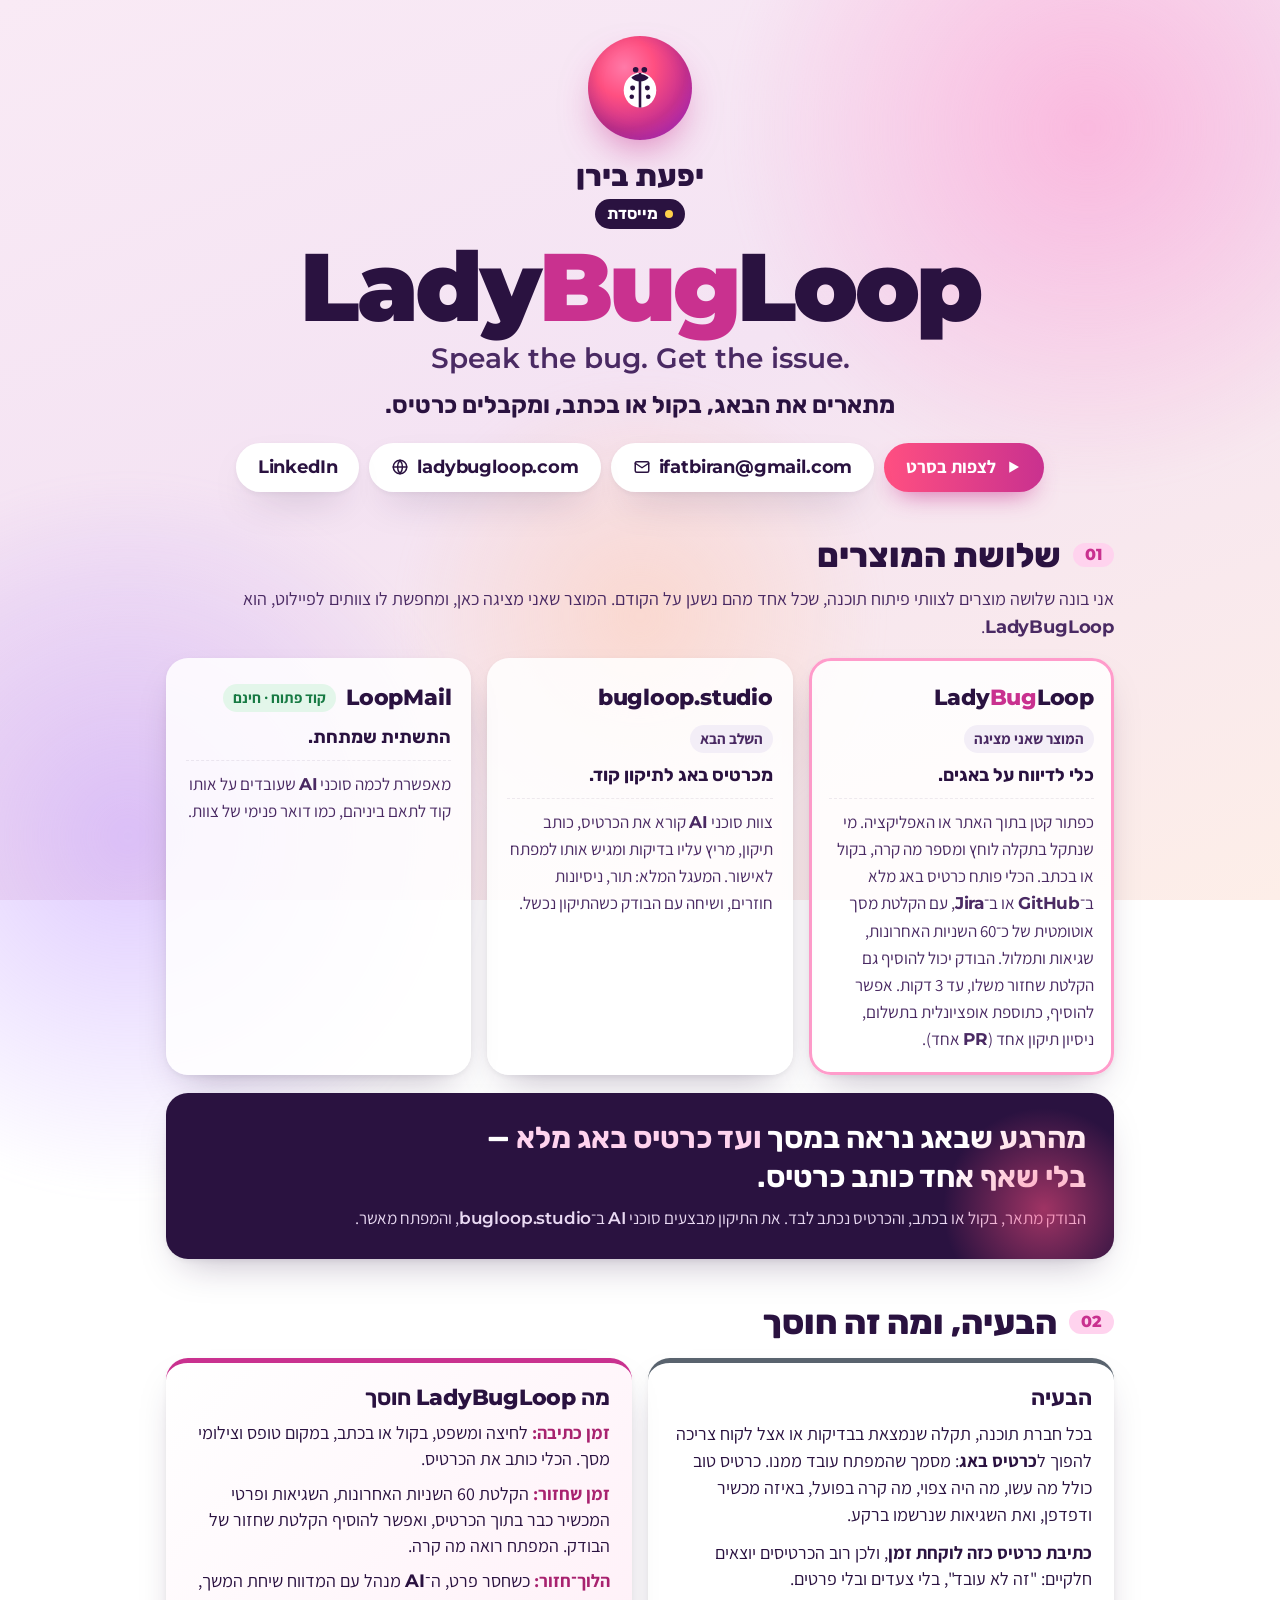
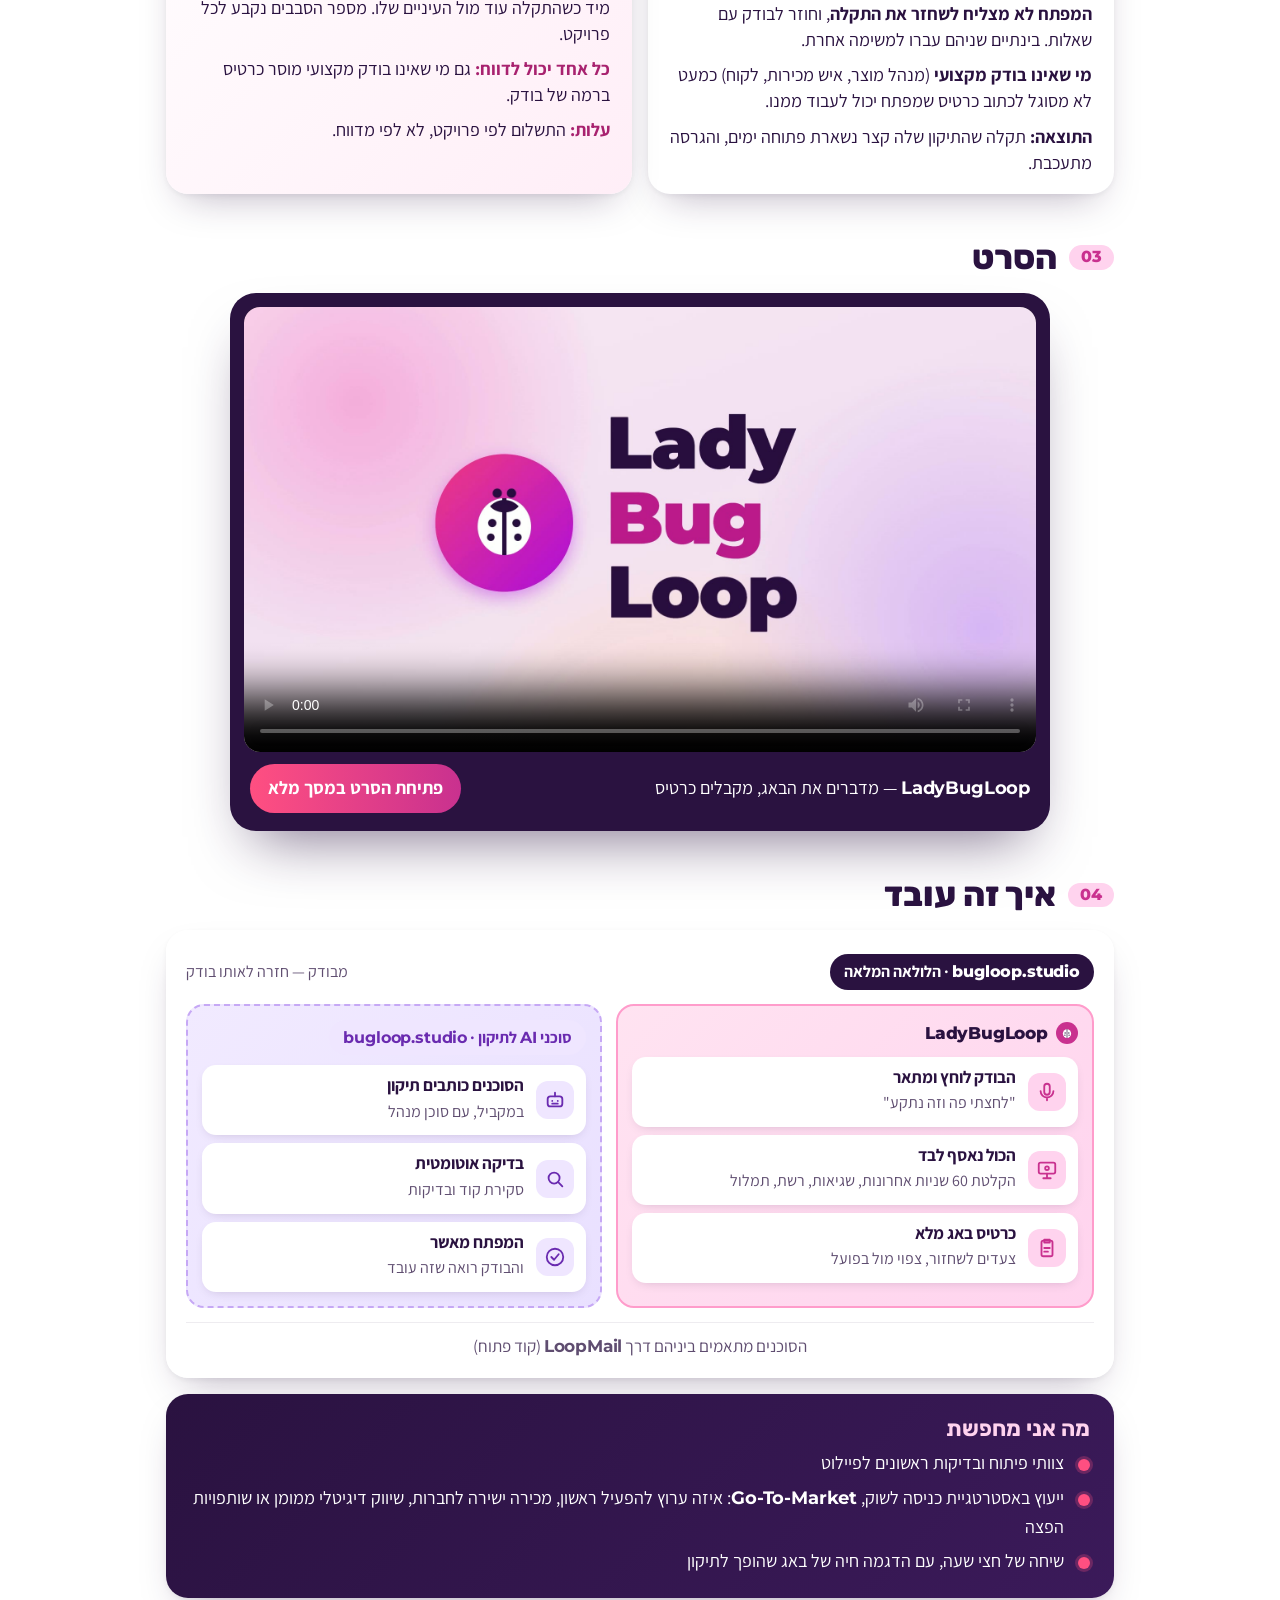
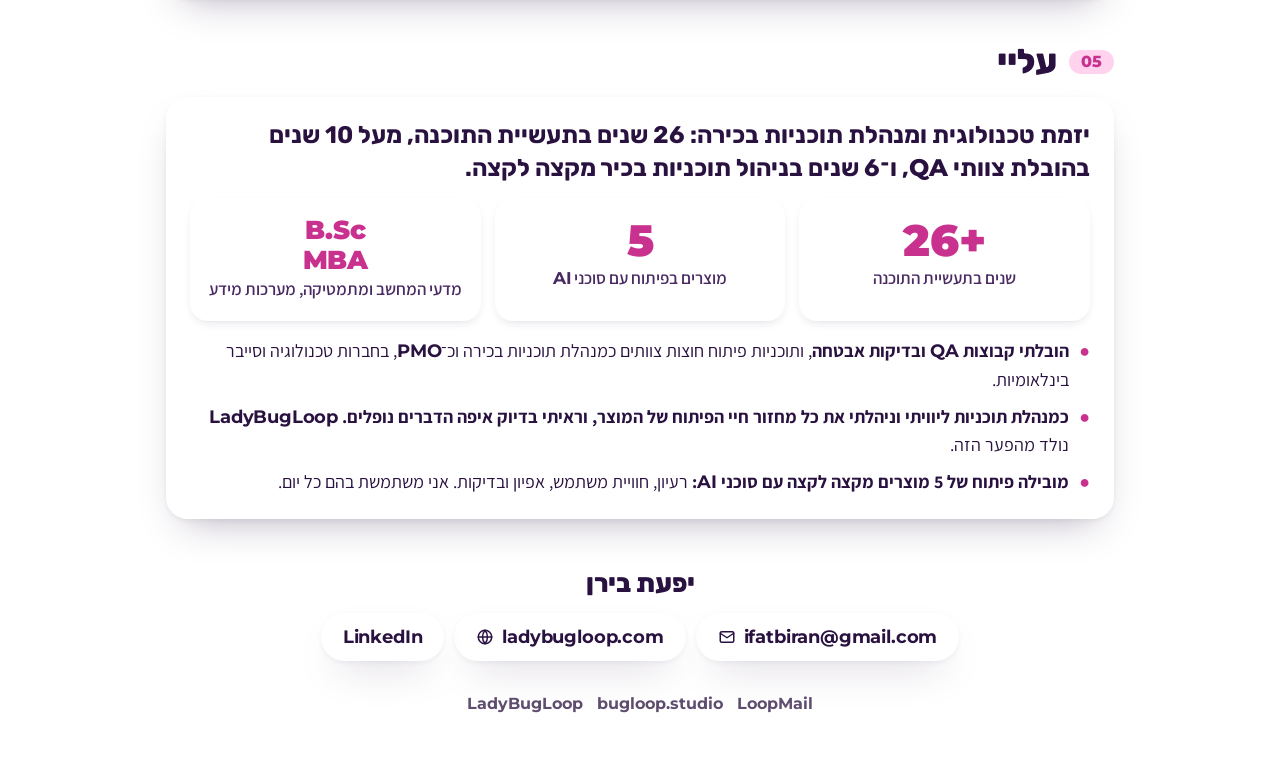
==== commit 016e3ceb: "copy 1394 fix1: follow-up claims no voice (no code proof), EN hero says complete bug ticket Co-Autho" ====
--- a/index.html
+++ b/index.html
@@ -273,7 +273,7 @@
     <ul>
       <li><b>זמן כתיבה:</b> לחיצה ומשפט, בקול או בכתב, במקום טופס וצילומי מסך. הכלי כותב את הכרטיס.</li>
       <li><b>זמן שחזור:</b> הקלטת 60 השניות האחרונות, השגיאות ופרטי המכשיר כבר בתוך הכרטיס, ואפשר להוסיף הקלטת שחזור של הבודק. המפתח רואה מה קרה.</li>
-      <li><b>הלוך־חזור:</b> כשחסר פרט, ה־<span class="en" style="font-weight:700">AI</span> מנהל עם המדווח שיחת המשך, בקול או בכתב, מיד כשהתקלה עוד מול העיניים שלו. מספר הסבבים נקבע לכל פרויקט.</li>
+      <li><b>הלוך־חזור:</b> כשחסר פרט, ה־<span class="en" style="font-weight:700">AI</span> מנהל עם המדווח שיחת המשך, מיד כשהתקלה עוד מול העיניים שלו. מספר הסבבים נקבע לכל פרויקט.</li>
       <li><b>כל אחד יכול לדווח:</b> גם מי שאינו בודק מקצועי מוסר כרטיס ברמה של בודק.</li>
       <li><b>עלות:</b> התשלום לפי פרויקט, לא לפי מדווח.</li>
     </ul>
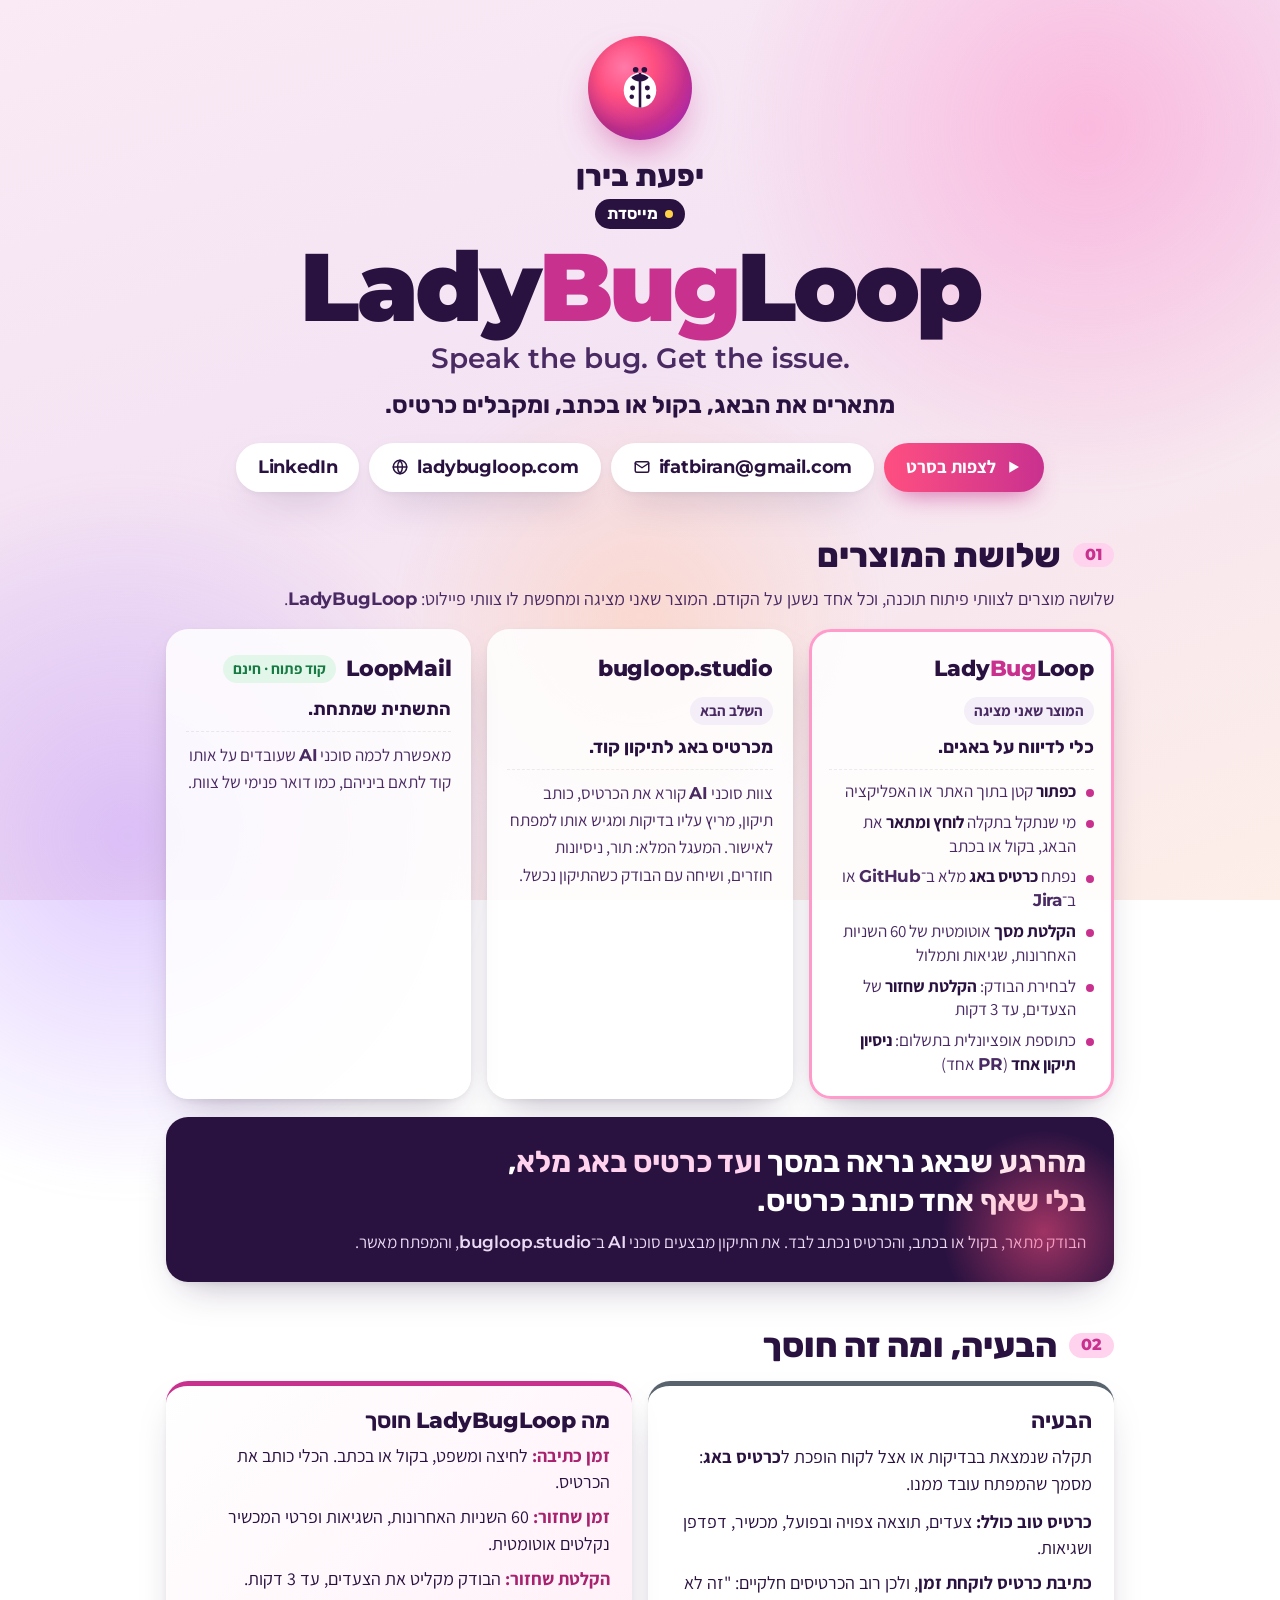
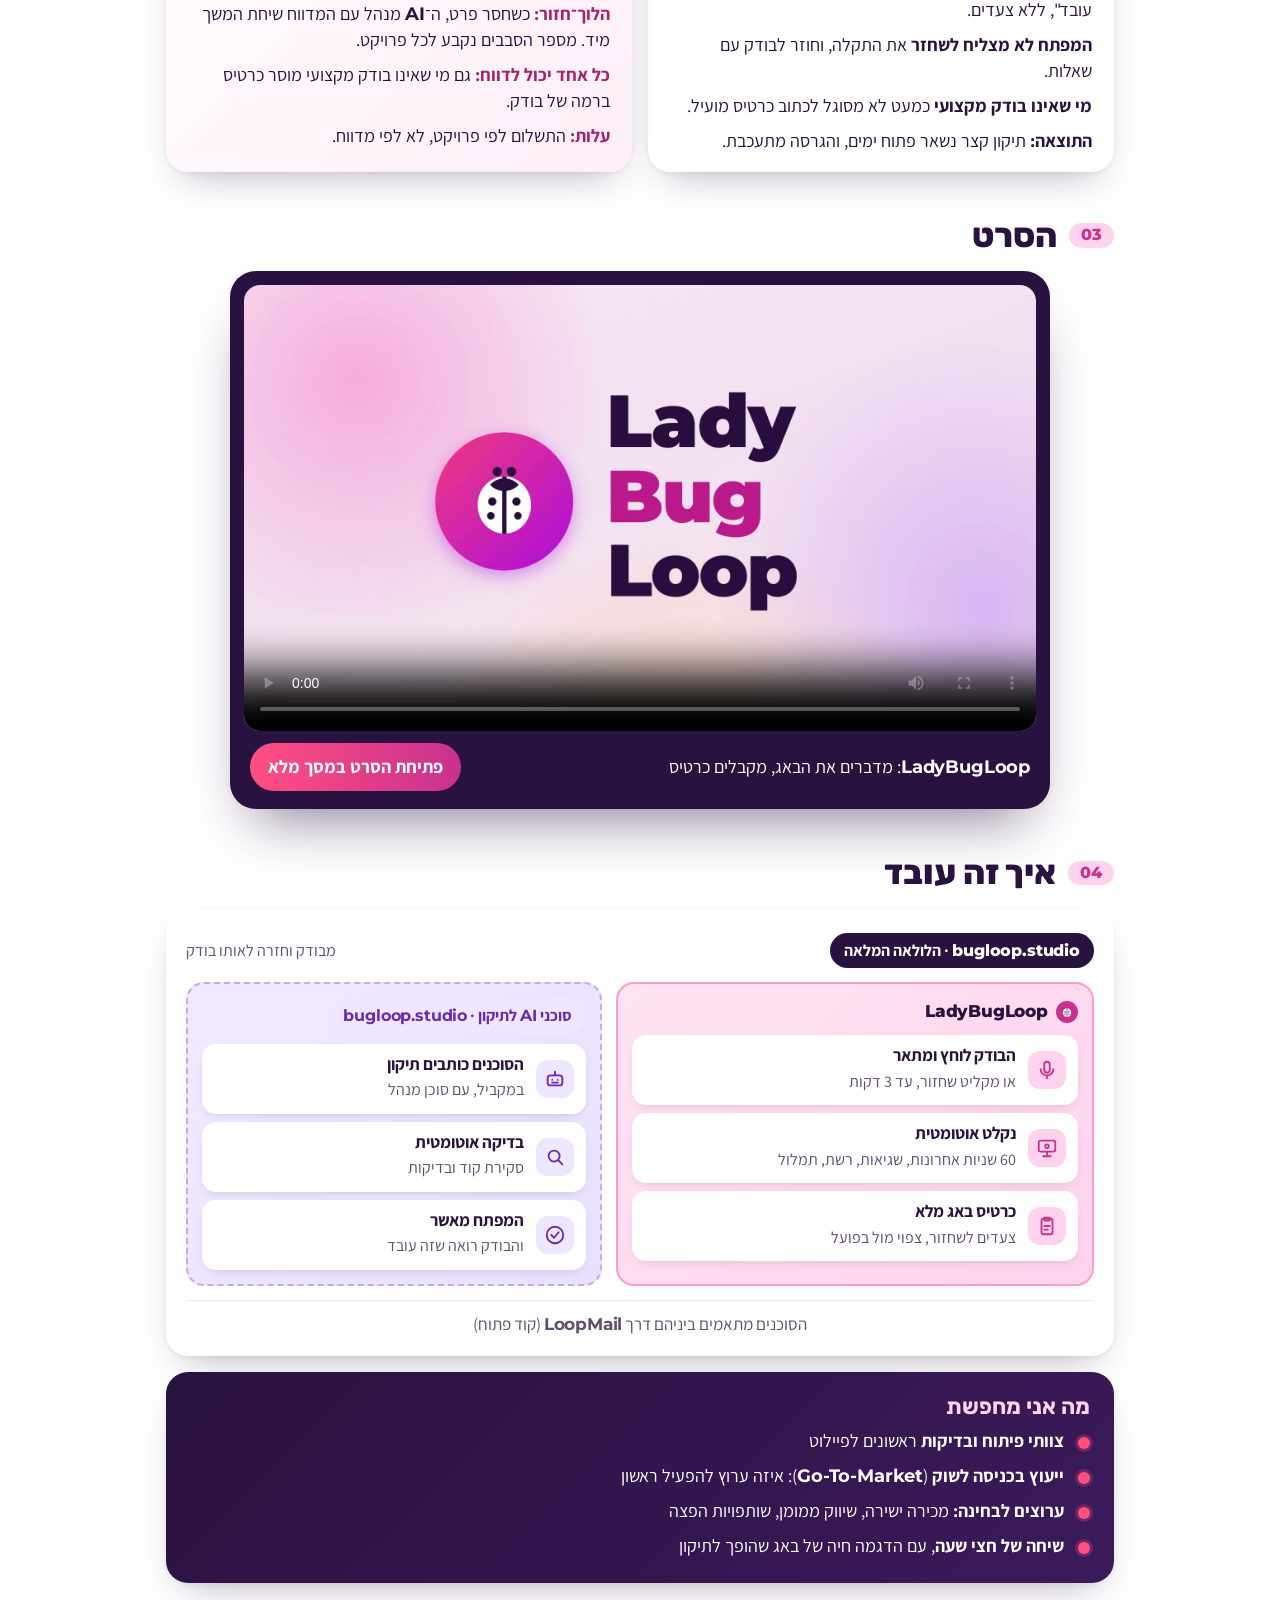
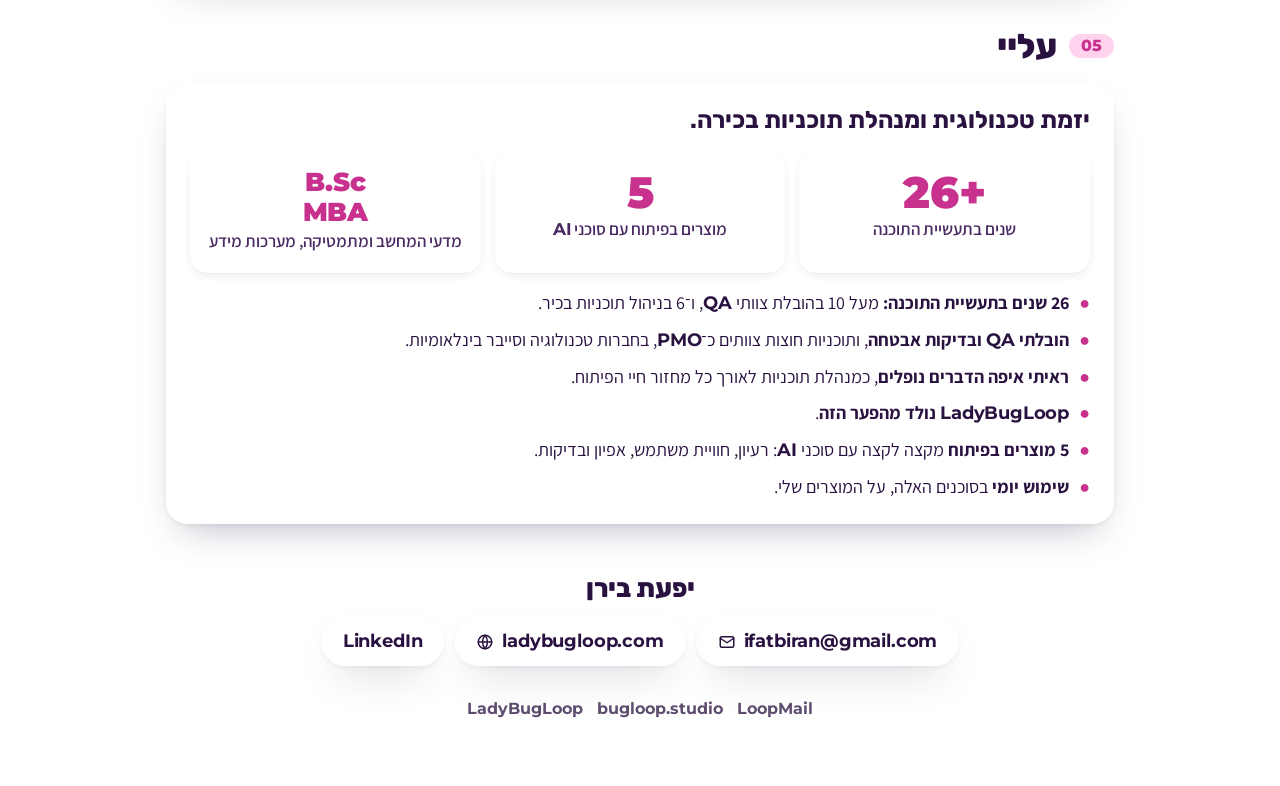
==== commit 39779de3: "Merge main (#5 copy truth, film r9) into fix/repro-recording-copy Conflicts in index.html, landing/i" ====
--- a/index.html
+++ b/index.html
@@ -4,9 +4,9 @@
 <meta charset="utf-8">
 <meta name="viewport" content="width=device-width, initial-scale=1">
 <title>LadyBugLoop · יפעת בירן</title>
-<meta name="description" content="LadyBugLoop — Speak the bug. Get the issue. מדווחים על באג בקול או בכתב, ומקבלים כרטיס באג מלא. יפעת בירן, מייסדת.">
+<meta name="description" content="LadyBugLoop: Speak the bug. Get the issue. מדווחים על באג בקול או בכתב, ומקבלים כרטיס באג מלא. יפעת בירן, מייסדת.">
 <meta property="og:title" content="LadyBugLoop · יפעת בירן">
-<meta property="og:description" content="Speak the bug. Get the issue. מהרגע שבאג נראה במסך ועד כרטיס באג מלא — בלי שאף אחד כותב כרטיס.">
+<meta property="og:description" content="Speak the bug. Get the issue. מהרגע שבאג נראה במסך ועד כרטיס באג מלא, בלי שאף אחד כותב כרטיס.">
 <meta property="og:image" content="poster.jpg">
 <link rel="preconnect" href="https://fonts.googleapis.com">
 <link rel="preconnect" href="https://fonts.gstatic.com" crossorigin>
@@ -113,6 +113,9 @@
 .prod .simple{font-family:Rubik,sans-serif;font-weight:700;font-size:18px;line-height:1.35}
 .prod .tech{font-size:17px;color:var(--plum-2);border-top:1px dashed var(--line);padding-top:10px}
 .prod .tech b{color:var(--plum)}
+.prod ul.tech{list-style:none;display:grid;gap:7px;padding-inline-start:0}
+.prod ul.tech li{position:relative;padding-inline-start:18px;line-height:1.4}
+.prod ul.tech li:before{content:"";position:absolute;inset-inline-start:0;top:.55em;width:8px;height:8px;border-radius:50%;background:var(--magenta)}
 .prod.main{outline:3px solid #ff9ccb;outline-offset:-3px}
 
 /* status */
@@ -232,12 +235,19 @@
 </header>
 
 <h2 class="rv" style="animation-delay:.32s"><span class="n">01</span>שלושת המוצרים</h2>
-<p class="sub rv" style="animation-delay:.34s">אני בונה שלושה מוצרים לצוותי פיתוח תוכנה, שכל אחד מהם נשען על הקודם. המוצר שאני מציגה כאן, ומחפשת לו צוותים לפיילוט, הוא <span class="en" style="font-weight:700">LadyBugLoop</span>.</p>
+<p class="sub rv" style="animation-delay:.34s">שלושה מוצרים לצוותי פיתוח תוכנה, וכל אחד נשען על הקודם. המוצר שאני מציגה ומחפשת לו צוותי פיילוט: <span class="en" style="font-weight:700">LadyBugLoop</span>.</p>
 <section class="prods">
   <article class="prod main rv" style="animation-delay:.36s">
     <div class="top"><span class="name en">Lady<span class="bug">Bug</span>Loop</span><span class="tag-chip">המוצר שאני מציגה</span></div>
     <p class="simple">כלי לדיווח על באגים.</p>
-    <p class="tech">כפתור קטן בתוך האתר או האפליקציה. מי שנתקל בתקלה לוחץ ומספר מה קרה, בקול או בכתב. הכלי פותח כרטיס באג מלא ב־<span class="en" style="font-weight:700">GitHub</span> או ב־<span class="en" style="font-weight:700">Jira</span>, עם הקלטת מסך אוטומטית של כ־60 השניות האחרונות, שגיאות ותמלול. הבודק יכול להוסיף גם הקלטת שחזור משלו, עד 3 דקות. אפשר להוסיף, כתוספת אופציונלית בתשלום, ניסיון תיקון אחד (<span class="en" style="font-weight:700">PR</span> אחד).</p>
+    <ul class="tech">
+      <li><b>כפתור</b> קטן בתוך האתר או האפליקציה</li>
+      <li>מי שנתקל בתקלה <b>לוחץ ומתאר</b> את הבאג, בקול או בכתב</li>
+      <li>נפתח <b>כרטיס באג</b> מלא ב־<span class="en" style="font-weight:700">GitHub</span> או ב־<span class="en" style="font-weight:700">Jira</span></li>
+      <li><b>הקלטת מסך</b> אוטומטית של 60 השניות האחרונות, שגיאות ותמלול</li>
+      <li>לבחירת הבודק: <b>הקלטת שחזור</b> של הצעדים, עד&nbsp;3&nbsp;דקות</li>
+      <li>כתוספת אופציונלית בתשלום: <b>ניסיון תיקון אחד</b> (<span class="en" style="font-weight:700">PR</span> אחד)</li>
+    </ul>
   </article>
   <article class="prod rv" style="animation-delay:.4s">
     <div class="top"><span class="name en">bugloop.studio</span><span class="tag-chip">השלב הבא</span></div>
@@ -252,7 +262,7 @@
 </section>
 
 <section class="promise rv" style="animation-delay:.45s;margin-top:18px">
-  <p>מהרגע שבאג נראה במסך <b>ועד כרטיס באג מלא</b> —<br>בלי שאף אחד כותב כרטיס.</p>
+  <p>מהרגע שבאג נראה במסך <b>ועד כרטיס באג מלא</b>,<br>בלי שאף אחד כותב כרטיס.</p>
   <small>הבודק מתאר, בקול או בכתב, והכרטיס נכתב לבד. את התיקון מבצעים סוכני <span class="en" style="font-weight:600">AI</span> ב־<span class="en" style="font-weight:600">bugloop.studio</span>, והמפתח מאשר.</small>
 </section>
 
@@ -260,20 +270,22 @@
 <section class="ps">
   <div class="pcol pain rv" style="animation-delay:.5s">
     <h3>הבעיה</h3>
-    <p class="lead">בכל חברת תוכנה, תקלה שנמצאת בבדיקות או אצל לקוח צריכה להפוך ל<b>כרטיס באג</b>: מסמך שהמפתח עובד ממנו. כרטיס טוב כולל מה עשו, מה היה צפוי, מה קרה בפועל, באיזה מכשיר ודפדפן, ואת השגיאות שנרשמו ברקע.</p>
+    <p class="lead">תקלה שנמצאת בבדיקות או אצל לקוח הופכת ל<b>כרטיס באג</b>: מסמך שהמפתח עובד ממנו.</p>
     <ul>
-      <li><b>כתיבת כרטיס כזה לוקחת זמן</b>, ולכן רוב הכרטיסים יוצאים חלקיים: "זה לא עובד", בלי צעדים ובלי פרטים.</li>
-      <li><b>המפתח לא מצליח לשחזר את התקלה</b>, וחוזר לבודק עם שאלות. בינתיים שניהם עברו למשימה אחרת.</li>
-      <li><b>מי שאינו בודק מקצועי</b> (מנהל מוצר, איש מכירות, לקוח) כמעט לא מסוגל לכתוב כרטיס שמפתח יכול לעבוד ממנו.</li>
-      <li><b>התוצאה:</b> תקלה שהתיקון שלה קצר נשארת פתוחה ימים, והגרסה מתעכבת.</li>
+      <li><b>כרטיס טוב כולל:</b> צעדים, תוצאה צפויה ובפועל, מכשיר, דפדפן ושגיאות.</li>
+      <li><b>כתיבת כרטיס לוקחת זמן</b>, ולכן רוב הכרטיסים חלקיים: "זה לא עובד", ללא צעדים.</li>
+      <li><b>המפתח לא מצליח לשחזר</b> את התקלה, וחוזר לבודק עם שאלות.</li>
+      <li><b>מי שאינו בודק מקצועי</b> כמעט לא מסוגל לכתוב כרטיס מועיל.</li>
+      <li><b>התוצאה:</b> תיקון קצר נשאר פתוח ימים, והגרסה מתעכבת.</li>
     </ul>
   </div>
   <div class="pcol gain rv" style="animation-delay:.54s">
     <h3>מה <span class="en" style="font-weight:800">LadyBugLoop</span> חוסך</h3>
     <ul>
-      <li><b>זמן כתיבה:</b> לחיצה ומשפט, בקול או בכתב, במקום טופס וצילומי מסך. הכלי כותב את הכרטיס.</li>
-      <li><b>זמן שחזור:</b> הקלטת 60 השניות האחרונות, השגיאות ופרטי המכשיר כבר בתוך הכרטיס, ואפשר להוסיף הקלטת שחזור של הבודק. המפתח רואה מה קרה.</li>
-      <li><b>הלוך־חזור:</b> כשחסר פרט, ה־<span class="en" style="font-weight:700">AI</span> מנהל עם המדווח שיחת המשך, מיד כשהתקלה עוד מול העיניים שלו. מספר הסבבים נקבע לכל פרויקט.</li>
+      <li><b>זמן כתיבה:</b> לחיצה ומשפט, בקול או בכתב. הכלי כותב את הכרטיס.</li>
+      <li><b>זמן שחזור:</b> 60 השניות האחרונות, השגיאות ופרטי המכשיר נקלטים אוטומטית.</li>
+      <li><b>הקלטת שחזור:</b> הבודק מקליט את הצעדים, עד&nbsp;3&nbsp;דקות.</li>
+      <li><b>הלוך־חזור:</b> כשחסר פרט, ה־<span class="en" style="font-weight:700">AI</span> מנהל עם המדווח שיחת המשך מיד. מספר הסבבים נקבע לכל פרויקט.</li>
       <li><b>כל אחד יכול לדווח:</b> גם מי שאינו בודק מקצועי מוסר כרטיס ברמה של בודק.</li>
       <li><b>עלות:</b> התשלום לפי פרויקט, לא לפי מדווח.</li>
     </ul>
@@ -286,7 +298,7 @@
     <source src="film.mp4" type="video/mp4">
   </video>
   <div class="film-cap">
-    <span><span class="en" style="font-weight:700">LadyBugLoop</span> — מדברים את הבאג, מקבלים כרטיס</span>
+    <span><span class="en" style="font-weight:700">LadyBugLoop</span>: מדברים את הבאג, מקבלים כרטיס</span>
     <a href="film.mp4" target="_blank" rel="noopener">פתיחת הסרט במסך מלא</a>
   </div>
 </section>
@@ -295,7 +307,7 @@
 <section class="flow rv" style="animation-delay:.68s" aria-label="תרשים הזרימה">
   <div class="studio-tag">
     <span class="pill studio"><span class="en">bugloop.studio</span> · הלולאה המלאה</span>
-    <span style="font-size:16px;color:var(--muted)">מבודק — חזרה לאותו בודק</span>
+    <span style="font-size:16px;color:var(--muted)">מבודק וחזרה לאותו בודק</span>
   </div>
   <div class="steps">
     <div class="band lbl">
@@ -304,8 +316,8 @@
         <span class="en">LadyBugLoop</span>
       </div>
       <div class="row">
-        <div class="st"><div class="ic"><svg aria-hidden="true"><use href="#i-mic"/></svg></div><div><b>הבודק לוחץ ומתאר</b><span>"לחצתי פה וזה נתקע"</span></div></div>
-        <div class="st"><div class="ic"><svg aria-hidden="true"><use href="#i-rec"/></svg></div><div><b>הכול נאסף לבד</b><span>הקלטת 60 שניות אחרונות, שגיאות, רשת, תמלול</span></div></div>
+        <div class="st"><div class="ic"><svg aria-hidden="true"><use href="#i-mic"/></svg></div><div><b>הבודק לוחץ ומתאר</b><span>או מקליט שחזור, עד&nbsp;3&nbsp;דקות</span></div></div>
+        <div class="st"><div class="ic"><svg aria-hidden="true"><use href="#i-rec"/></svg></div><div><b>נקלט אוטומטית</b><span>60 שניות אחרונות, שגיאות, רשת, תמלול</span></div></div>
         <div class="st"><div class="ic"><svg aria-hidden="true"><use href="#i-card"/></svg></div><div><b>כרטיס באג מלא</b><span>צעדים לשחזור, צפוי מול בפועל</span></div></div>
       </div>
     </div>
@@ -324,24 +336,28 @@
 <section class="ask rv" style="animation-delay:1.05s">
   <h3>מה אני מחפשת</h3>
   <ul>
-    <li>צוותי פיתוח ובדיקות ראשונים לפיילוט</li>
-    <li>ייעוץ באסטרטגיית כניסה לשוק, <span class="en nw" style="font-weight:700">Go-To-Market</span>: איזה ערוץ להפעיל ראשון, מכירה ישירה לחברות, שיווק דיגיטלי ממומן או שותפויות הפצה</li>
-    <li>שיחה של חצי שעה, עם הדגמה חיה של באג שהופך לתיקון</li>
+    <li><b>צוותי פיתוח ובדיקות</b> ראשונים לפיילוט</li>
+    <li><b>ייעוץ בכניסה לשוק</b> (<span class="en nw" style="font-weight:700">Go-To-Market</span>): איזה ערוץ להפעיל ראשון</li>
+    <li><b>ערוצים לבחינה:</b> מכירה ישירה, שיווק ממומן, שותפויות הפצה</li>
+    <li><b>שיחה של חצי שעה</b>, עם הדגמה חיה של באג שהופך לתיקון</li>
   </ul>
 </section>
 
 <h2 class="rv" style="animation-delay:1.08s"><span class="n">05</span>עליי</h2>
 <section class="me rv" style="animation-delay:1.1s">
-  <p class="me-lead">יזמת טכנולוגית ומנהלת תוכניות בכירה: 26 שנים בתעשיית התוכנה, מעל 10 שנים בהובלת צוותי <span class="en" style="font-weight:800">QA</span>, ו־6 שנים בניהול תוכניות בכיר מקצה לקצה.</p>
+  <p class="me-lead">יזמת טכנולוגית ומנהלת תוכניות בכירה.</p>
   <div class="stats me-stats">
     <div class="stat"><div class="big">26+</div><div class="lab">שנים בתעשיית התוכנה</div></div>
     <div class="stat"><div class="big">5</div><div class="lab">מוצרים בפיתוח עם סוכני <span class="en" style="font-weight:700">AI</span></div></div>
     <div class="stat"><div class="big en" style="font-size:26px;line-height:1.15">B.Sc<br>MBA</div><div class="lab">מדעי המחשב ומתמטיקה, מערכות מידע</div></div>
   </div>
   <ul>
-    <li><span class="d">●</span><span><b>הובלתי קבוצות <span class="en" style="font-weight:700">QA</span> ובדיקות אבטחה</b>, ותוכניות פיתוח חוצות צוותים כמנהלת תוכניות בכירה וכ־<span class="en" style="font-weight:700">PMO</span>, בחברות טכנולוגיה וסייבר בינלאומיות.</span></li>
-    <li><span class="d">●</span><span><b>כמנהלת תוכניות ליוויתי וניהלתי את כל מחזור חיי הפיתוח של המוצר, וראיתי בדיוק איפה הדברים נופלים.</b> <span class="en" style="font-weight:700">LadyBugLoop</span> נולד מהפער הזה.</span></li>
-    <li><span class="d">●</span><span><b>מובילה פיתוח של 5 מוצרים מקצה לקצה עם סוכני <span class="en" style="font-weight:700">AI</span>:</b> רעיון, חוויית משתמש, אפיון ובדיקות. אני משתמשת בהם כל יום.</span></li>
+    <li><span class="d">●</span><span><b>26 שנים בתעשיית התוכנה:</b> מעל 10 בהובלת צוותי <span class="en" style="font-weight:700">QA</span>, ו־6 בניהול תוכניות בכיר.</span></li>
+    <li><span class="d">●</span><span><b>הובלתי <span class="en" style="font-weight:700">QA</span> ובדיקות אבטחה</b>, ותוכניות חוצות צוותים כ־<span class="en" style="font-weight:700">PMO</span>, בחברות טכנולוגיה וסייבר בינלאומיות.</span></li>
+    <li><span class="d">●</span><span><b>ראיתי איפה הדברים נופלים</b>, כמנהלת תוכניות לאורך כל מחזור חיי הפיתוח.</span></li>
+    <li><span class="d">●</span><span><span class="en" style="font-weight:700">LadyBugLoop</span> <b>נולד מהפער הזה</b>.</span></li>
+    <li><span class="d">●</span><span><b>5 מוצרים בפיתוח</b> מקצה לקצה עם סוכני <span class="en" style="font-weight:700">AI</span>: רעיון, חוויית משתמש, אפיון ובדיקות.</span></li>
+    <li><span class="d">●</span><span><b>שימוש יומי</b> בסוכנים האלה, על המוצרים שלי.</span></li>
   </ul>
 </section>
 
